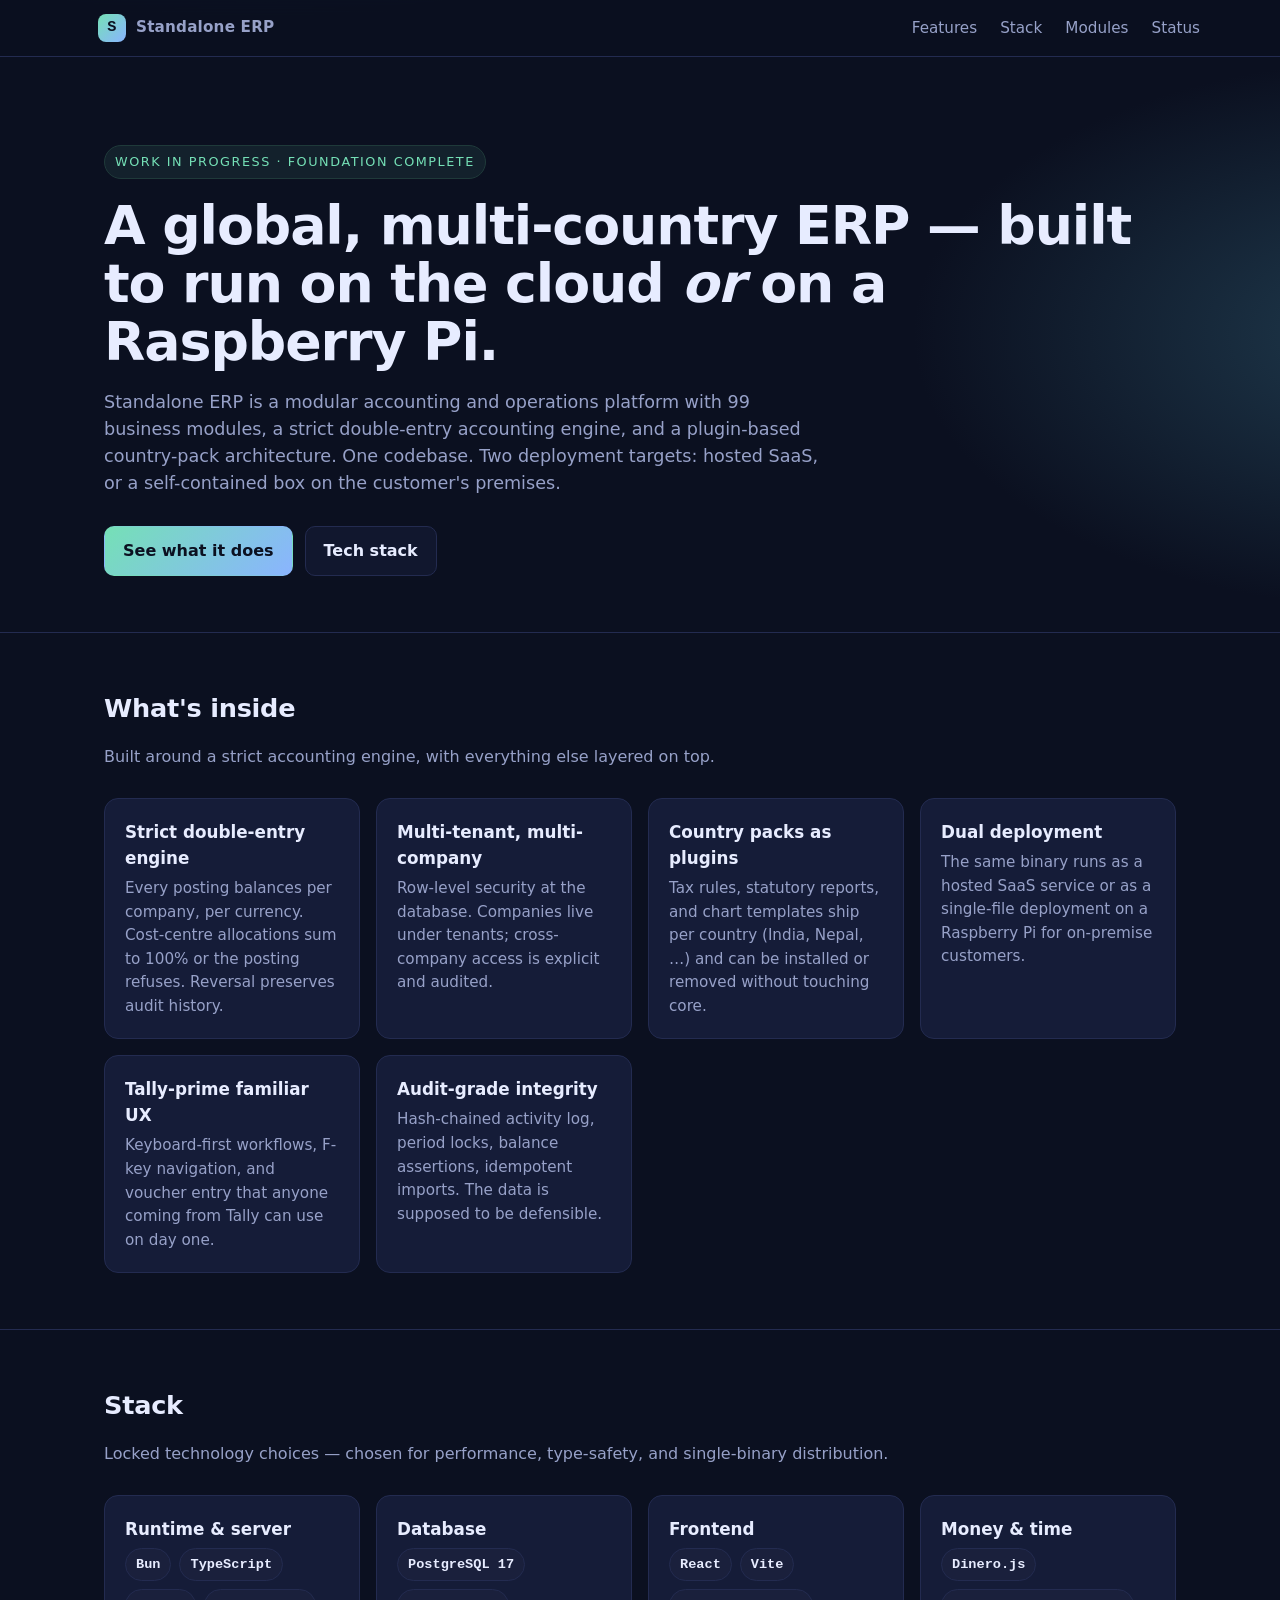
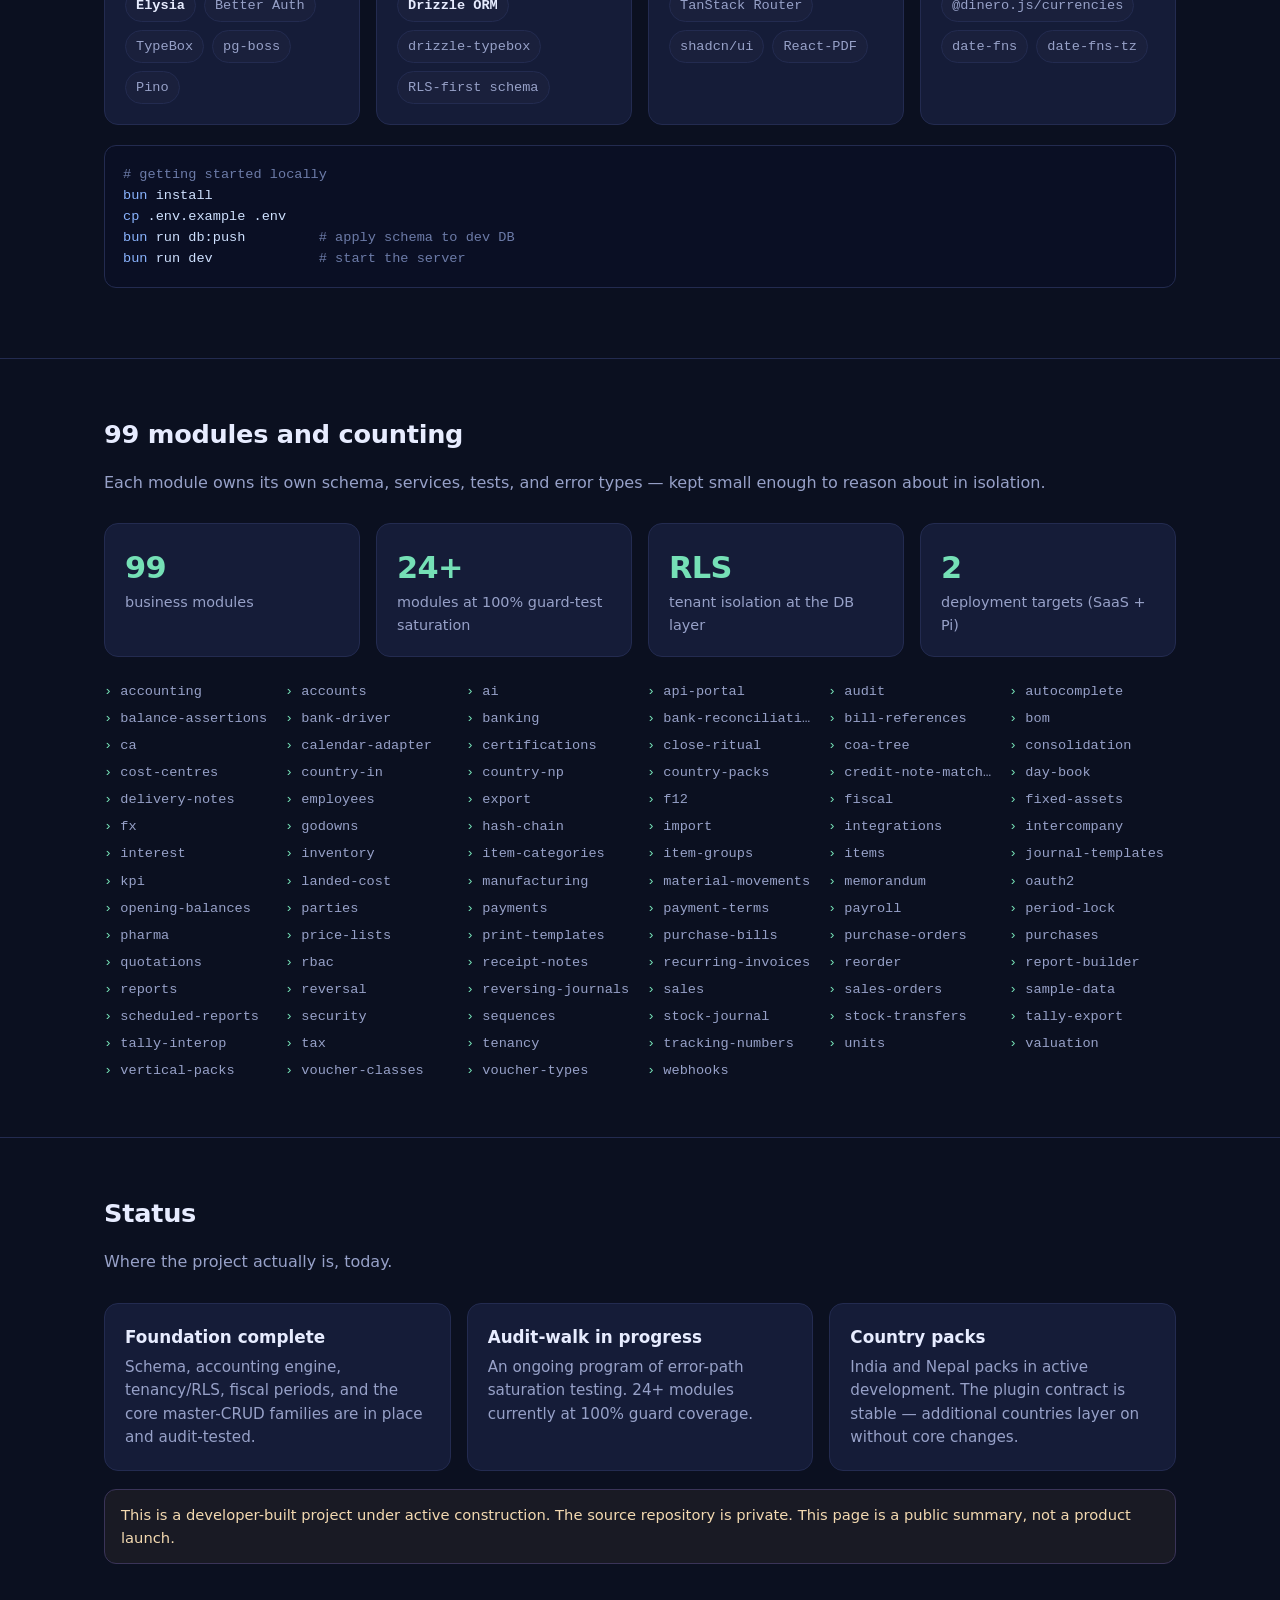
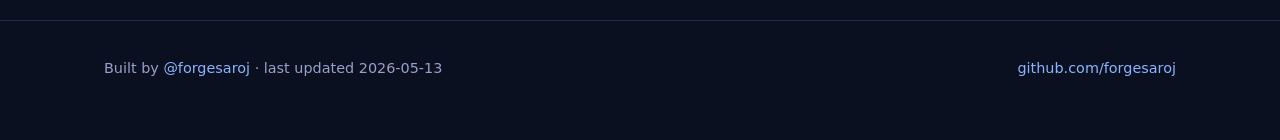
==== index.html @ 704e083f "Standalone ERP landing page" ====
<!doctype html>
<html lang="en">
<head>
<meta charset="utf-8" />
<meta name="viewport" content="width=device-width, initial-scale=1" />
<title>Standalone ERP — a global, multi-country ERP built on Bun</title>
<meta name="description" content="A global multi-country ERP with dual deployment (SaaS + Raspberry Pi). 99 business modules. Built on Bun, Elysia, Drizzle, PostgreSQL 17, React + Vite." />
<meta property="og:title" content="Standalone ERP" />
<meta property="og:description" content="Global multi-country ERP. Dual deployment (SaaS + Raspberry Pi). 99 modules. Built on Bun, Elysia, Drizzle, PostgreSQL." />
<meta property="og:type" content="website" />
<link rel="icon" href="data:image/svg+xml,%3Csvg xmlns='http://www.w3.org/2000/svg' viewBox='0 0 64 64'%3E%3Crect width='64' height='64' rx='12' fill='%230b1020'/%3E%3Ctext x='50%25' y='54%25' font-size='32' text-anchor='middle' fill='%2375e0b6' font-family='ui-monospace,monospace' font-weight='700'%3ES%3C/text%3E%3C/svg%3E" />
<style>
  :root {
    --bg: #0b1020;
    --bg-elev: #11172e;
    --bg-card: #151c38;
    --border: #232b50;
    --text: #e7ecff;
    --muted: #97a1c8;
    --accent: #75e0b6;
    --accent-2: #8ab4ff;
    --warn: #ffb86b;
    --max: 1120px;
  }
  * { box-sizing: border-box; }
  html, body { margin: 0; padding: 0; }
  body {
    background: radial-gradient(1200px 600px at 20% -10%, #1a2256 0%, transparent 60%),
                radial-gradient(900px 500px at 110% 10%, #1f3a4d 0%, transparent 55%),
                var(--bg);
    color: var(--text);
    font-family: ui-sans-serif, system-ui, -apple-system, "Segoe UI", Roboto, Inter, sans-serif;
    line-height: 1.55;
    -webkit-font-smoothing: antialiased;
  }
  a { color: var(--accent-2); text-decoration: none; }
  a:hover { text-decoration: underline; }
  .wrap { max-width: var(--max); margin: 0 auto; padding: 0 24px; }

  header.nav {
    position: sticky; top: 0; z-index: 10;
    backdrop-filter: blur(10px);
    background: rgba(11, 16, 32, 0.7);
    border-bottom: 1px solid var(--border);
  }
  .nav-inner {
    display: flex; align-items: center; justify-content: space-between;
    padding: 14px 0;
  }
  .brand {
    display: inline-flex; align-items: center; gap: 10px;
    font-weight: 700; letter-spacing: 0.2px; color: var(--text);
  }
  .brand-mark {
    width: 28px; height: 28px; border-radius: 8px;
    background: linear-gradient(135deg, var(--accent), var(--accent-2));
    color: #0b1020; font-weight: 800;
    display: inline-flex; align-items: center; justify-content: center;
    font-family: ui-monospace, monospace;
  }
  .nav a { color: var(--muted); margin-left: 18px; font-size: 0.95rem; }
  .nav a:hover { color: var(--text); text-decoration: none; }

  .hero { padding: 88px 0 56px; }
  .eyebrow {
    display: inline-block;
    color: var(--accent); font-size: 0.8rem;
    letter-spacing: 0.12em; text-transform: uppercase;
    padding: 6px 10px; border: 1px solid #1f3a3a;
    border-radius: 999px; background: rgba(117, 224, 182, 0.08);
  }
  h1 {
    margin: 18px 0 14px;
    font-size: clamp(2.1rem, 4.2vw, 3.4rem);
    line-height: 1.08; letter-spacing: -0.02em;
  }
  .hero p.lede {
    max-width: 720px;
    color: var(--muted); font-size: 1.1rem;
  }
  .cta-row { margin-top: 28px; display: flex; gap: 12px; flex-wrap: wrap; }
  .btn {
    display: inline-block;
    padding: 12px 18px;
    border-radius: 10px;
    border: 1px solid var(--border);
    background: var(--bg-elev);
    color: var(--text);
    font-weight: 600;
    transition: transform 0.05s ease, background 0.15s ease, border-color 0.15s ease;
  }
  .btn:hover { background: #182148; border-color: #2c3768; text-decoration: none; }
  .btn.primary {
    background: linear-gradient(135deg, var(--accent), var(--accent-2));
    color: #0b1020; border-color: transparent;
  }
  .btn.primary:hover { filter: brightness(1.05); }

  section { padding: 56px 0; border-top: 1px solid var(--border); }
  section h2 {
    font-size: 1.6rem; margin: 0 0 6px; letter-spacing: -0.01em;
  }
  section .section-sub {
    color: var(--muted); margin-bottom: 28px;
  }

  .grid {
    display: grid; gap: 16px;
    grid-template-columns: repeat(auto-fit, minmax(240px, 1fr));
  }
  .card {
    background: var(--bg-card);
    border: 1px solid var(--border);
    border-radius: 14px;
    padding: 20px;
  }
  .card h3 {
    margin: 0 0 6px; font-size: 1.05rem;
  }
  .card p { margin: 0; color: var(--muted); font-size: 0.95rem; }

  .stack-list {
    display: flex; flex-wrap: wrap; gap: 8px;
    margin-top: 6px;
  }
  .chip {
    font-family: ui-monospace, "JetBrains Mono", SFMono-Regular, monospace;
    font-size: 0.85rem;
    padding: 5px 10px;
    border: 1px solid var(--border);
    border-radius: 999px;
    color: var(--muted);
    background: rgba(255,255,255,0.02);
  }
  .chip strong { color: var(--text); font-weight: 600; }

  .modules {
    display: grid; gap: 6px 14px;
    grid-template-columns: repeat(auto-fill, minmax(160px, 1fr));
    margin-top: 8px;
    font-family: ui-monospace, "JetBrains Mono", SFMono-Regular, monospace;
    font-size: 0.85rem;
    color: var(--muted);
  }
  .modules span { white-space: nowrap; overflow: hidden; text-overflow: ellipsis; }
  .modules span::before { content: "› "; color: var(--accent); }

  .stat-row {
    display: grid; gap: 16px;
    grid-template-columns: repeat(auto-fit, minmax(180px, 1fr));
    margin-top: 8px;
  }
  .stat {
    background: var(--bg-card);
    border: 1px solid var(--border);
    border-radius: 14px;
    padding: 20px;
  }
  .stat .n {
    font-size: 1.9rem; font-weight: 700; letter-spacing: -0.02em;
    color: var(--accent);
  }
  .stat .l { color: var(--muted); font-size: 0.9rem; }

  pre.code {
    background: #0a0f24;
    border: 1px solid var(--border);
    border-radius: 12px;
    padding: 18px;
    overflow-x: auto;
    font-family: ui-monospace, "JetBrains Mono", monospace;
    font-size: 0.85rem;
    color: #cfe1ff;
  }
  pre.code .c { color: #6c7ba8; }
  pre.code .k { color: var(--accent-2); }
  pre.code .s { color: var(--accent); }

  footer {
    padding: 36px 0 60px;
    color: var(--muted);
    font-size: 0.9rem;
    border-top: 1px solid var(--border);
  }
  footer .row { display: flex; justify-content: space-between; gap: 12px; flex-wrap: wrap; }

  .note {
    margin-top: 18px;
    padding: 14px 16px;
    border: 1px solid #3a3458;
    background: rgba(255, 184, 107, 0.06);
    color: #f3d9b0;
    border-radius: 12px;
    font-size: 0.92rem;
  }
</style>
</head>
<body>

<header class="nav">
  <div class="wrap nav-inner">
    <a class="brand" href="#top">
      <span class="brand-mark">S</span>
      Standalone ERP
    </a>
    <nav class="nav">
      <a href="#features">Features</a>
      <a href="#stack">Stack</a>
      <a href="#modules">Modules</a>
      <a href="#status">Status</a>
    </nav>
  </div>
</header>

<main id="top">
  <section class="hero" style="border-top: none;">
    <div class="wrap">
      <span class="eyebrow">Work in progress · foundation complete</span>
      <h1>A global, multi-country ERP — built to run on the cloud <em>or</em> on a Raspberry Pi.</h1>
      <p class="lede">
        Standalone ERP is a modular accounting and operations platform with
        99 business modules, a strict double-entry accounting engine, and a
        plugin-based country-pack architecture. One codebase. Two deployment
        targets: hosted SaaS, or a self-contained box on the customer's
        premises.
      </p>
      <div class="cta-row">
        <a class="btn primary" href="#features">See what it does</a>
        <a class="btn" href="#stack">Tech stack</a>
      </div>
    </div>
  </section>

  <section id="features">
    <div class="wrap">
      <h2>What's inside</h2>
      <p class="section-sub">Built around a strict accounting engine, with everything else layered on top.</p>
      <div class="grid">
        <div class="card">
          <h3>Strict double-entry engine</h3>
          <p>Every posting balances per company, per currency. Cost-centre allocations sum to 100% or the posting refuses. Reversal preserves audit history.</p>
        </div>
        <div class="card">
          <h3>Multi-tenant, multi-company</h3>
          <p>Row-level security at the database. Companies live under tenants; cross-company access is explicit and audited.</p>
        </div>
        <div class="card">
          <h3>Country packs as plugins</h3>
          <p>Tax rules, statutory reports, and chart templates ship per country (India, Nepal, …) and can be installed or removed without touching core.</p>
        </div>
        <div class="card">
          <h3>Dual deployment</h3>
          <p>The same binary runs as a hosted SaaS service or as a single-file deployment on a Raspberry Pi for on-premise customers.</p>
        </div>
        <div class="card">
          <h3>Tally-prime familiar UX</h3>
          <p>Keyboard-first workflows, F-key navigation, and voucher entry that anyone coming from Tally can use on day one.</p>
        </div>
        <div class="card">
          <h3>Audit-grade integrity</h3>
          <p>Hash-chained activity log, period locks, balance assertions, idempotent imports. The data is supposed to be defensible.</p>
        </div>
      </div>
    </div>
  </section>

  <section id="stack">
    <div class="wrap">
      <h2>Stack</h2>
      <p class="section-sub">Locked technology choices — chosen for performance, type-safety, and single-binary distribution.</p>

      <div class="grid">
        <div class="card">
          <h3>Runtime &amp; server</h3>
          <div class="stack-list">
            <span class="chip"><strong>Bun</strong></span>
            <span class="chip"><strong>TypeScript</strong></span>
            <span class="chip"><strong>Elysia</strong></span>
            <span class="chip">Better Auth</span>
            <span class="chip">TypeBox</span>
            <span class="chip">pg-boss</span>
            <span class="chip">Pino</span>
          </div>
        </div>
        <div class="card">
          <h3>Database</h3>
          <div class="stack-list">
            <span class="chip"><strong>PostgreSQL 17</strong></span>
            <span class="chip"><strong>Drizzle ORM</strong></span>
            <span class="chip">drizzle-typebox</span>
            <span class="chip">RLS-first schema</span>
          </div>
        </div>
        <div class="card">
          <h3>Frontend</h3>
          <div class="stack-list">
            <span class="chip"><strong>React</strong></span>
            <span class="chip"><strong>Vite</strong></span>
            <span class="chip">TanStack Router</span>
            <span class="chip">shadcn/ui</span>
            <span class="chip">React-PDF</span>
          </div>
        </div>
        <div class="card">
          <h3>Money &amp; time</h3>
          <div class="stack-list">
            <span class="chip"><strong>Dinero.js</strong></span>
            <span class="chip">@dinero.js/currencies</span>
            <span class="chip">date-fns</span>
            <span class="chip">date-fns-tz</span>
          </div>
        </div>
      </div>

      <pre class="code" style="margin-top:20px"><span class="c"># getting started locally</span>
<span class="k">bun</span> install
<span class="k">cp</span> .env.example .env
<span class="k">bun</span> run db:push         <span class="c"># apply schema to dev DB</span>
<span class="k">bun</span> run dev             <span class="c"># start the server</span></pre>
    </div>
  </section>

  <section id="modules">
    <div class="wrap">
      <h2>99 modules and counting</h2>
      <p class="section-sub">Each module owns its own schema, services, tests, and error types — kept small enough to reason about in isolation.</p>

      <div class="stat-row">
        <div class="stat"><div class="n">99</div><div class="l">business modules</div></div>
        <div class="stat"><div class="n">24+</div><div class="l">modules at 100% guard-test saturation</div></div>
        <div class="stat"><div class="n">RLS</div><div class="l">tenant isolation at the DB layer</div></div>
        <div class="stat"><div class="n">2</div><div class="l">deployment targets (SaaS + Pi)</div></div>
      </div>

      <div class="modules" style="margin-top:24px" aria-label="Module list">
        <span>accounting</span><span>accounts</span><span>ai</span><span>api-portal</span>
        <span>audit</span><span>autocomplete</span><span>balance-assertions</span><span>bank-driver</span>
        <span>banking</span><span>bank-reconciliation</span><span>bill-references</span><span>bom</span>
        <span>ca</span><span>calendar-adapter</span><span>certifications</span><span>close-ritual</span>
        <span>coa-tree</span><span>consolidation</span><span>cost-centres</span><span>country-in</span>
        <span>country-np</span><span>country-packs</span><span>credit-note-matching</span><span>day-book</span>
        <span>delivery-notes</span><span>employees</span><span>export</span><span>f12</span>
        <span>fiscal</span><span>fixed-assets</span><span>fx</span><span>godowns</span>
        <span>hash-chain</span><span>import</span><span>integrations</span><span>intercompany</span>
        <span>interest</span><span>inventory</span><span>item-categories</span><span>item-groups</span>
        <span>items</span><span>journal-templates</span><span>kpi</span><span>landed-cost</span>
        <span>manufacturing</span><span>material-movements</span><span>memorandum</span><span>oauth2</span>
        <span>opening-balances</span><span>parties</span><span>payments</span><span>payment-terms</span>
        <span>payroll</span><span>period-lock</span><span>pharma</span><span>price-lists</span>
        <span>print-templates</span><span>purchase-bills</span><span>purchase-orders</span><span>purchases</span>
        <span>quotations</span><span>rbac</span><span>receipt-notes</span><span>recurring-invoices</span>
        <span>reorder</span><span>report-builder</span><span>reports</span><span>reversal</span>
        <span>reversing-journals</span><span>sales</span><span>sales-orders</span><span>sample-data</span>
        <span>scheduled-reports</span><span>security</span><span>sequences</span><span>stock-journal</span>
        <span>stock-transfers</span><span>tally-export</span><span>tally-interop</span><span>tax</span>
        <span>tenancy</span><span>tracking-numbers</span><span>units</span><span>valuation</span>
        <span>vertical-packs</span><span>voucher-classes</span><span>voucher-types</span><span>webhooks</span>
      </div>
    </div>
  </section>

  <section id="status">
    <div class="wrap">
      <h2>Status</h2>
      <p class="section-sub">Where the project actually is, today.</p>
      <div class="grid">
        <div class="card">
          <h3>Foundation complete</h3>
          <p>Schema, accounting engine, tenancy/RLS, fiscal periods, and the core master-CRUD families are in place and audit-tested.</p>
        </div>
        <div class="card">
          <h3>Audit-walk in progress</h3>
          <p>An ongoing program of error-path saturation testing. 24+ modules currently at 100% guard coverage.</p>
        </div>
        <div class="card">
          <h3>Country packs</h3>
          <p>India and Nepal packs in active development. The plugin contract is stable — additional countries layer on without core changes.</p>
        </div>
      </div>
      <div class="note">
        This is a developer-built project under active construction. The source
        repository is private. This page is a public summary, not a product launch.
      </div>
    </div>
  </section>
</main>

<footer>
  <div class="wrap row">
    <div>
      Built by <a href="https://github.com/forgesaroj">@forgesaroj</a>
      · last updated 2026-05-13
    </div>
    <div>
      <a href="https://github.com/forgesaroj">github.com/forgesaroj</a>
    </div>
  </div>
</footer>

</body>
</html>
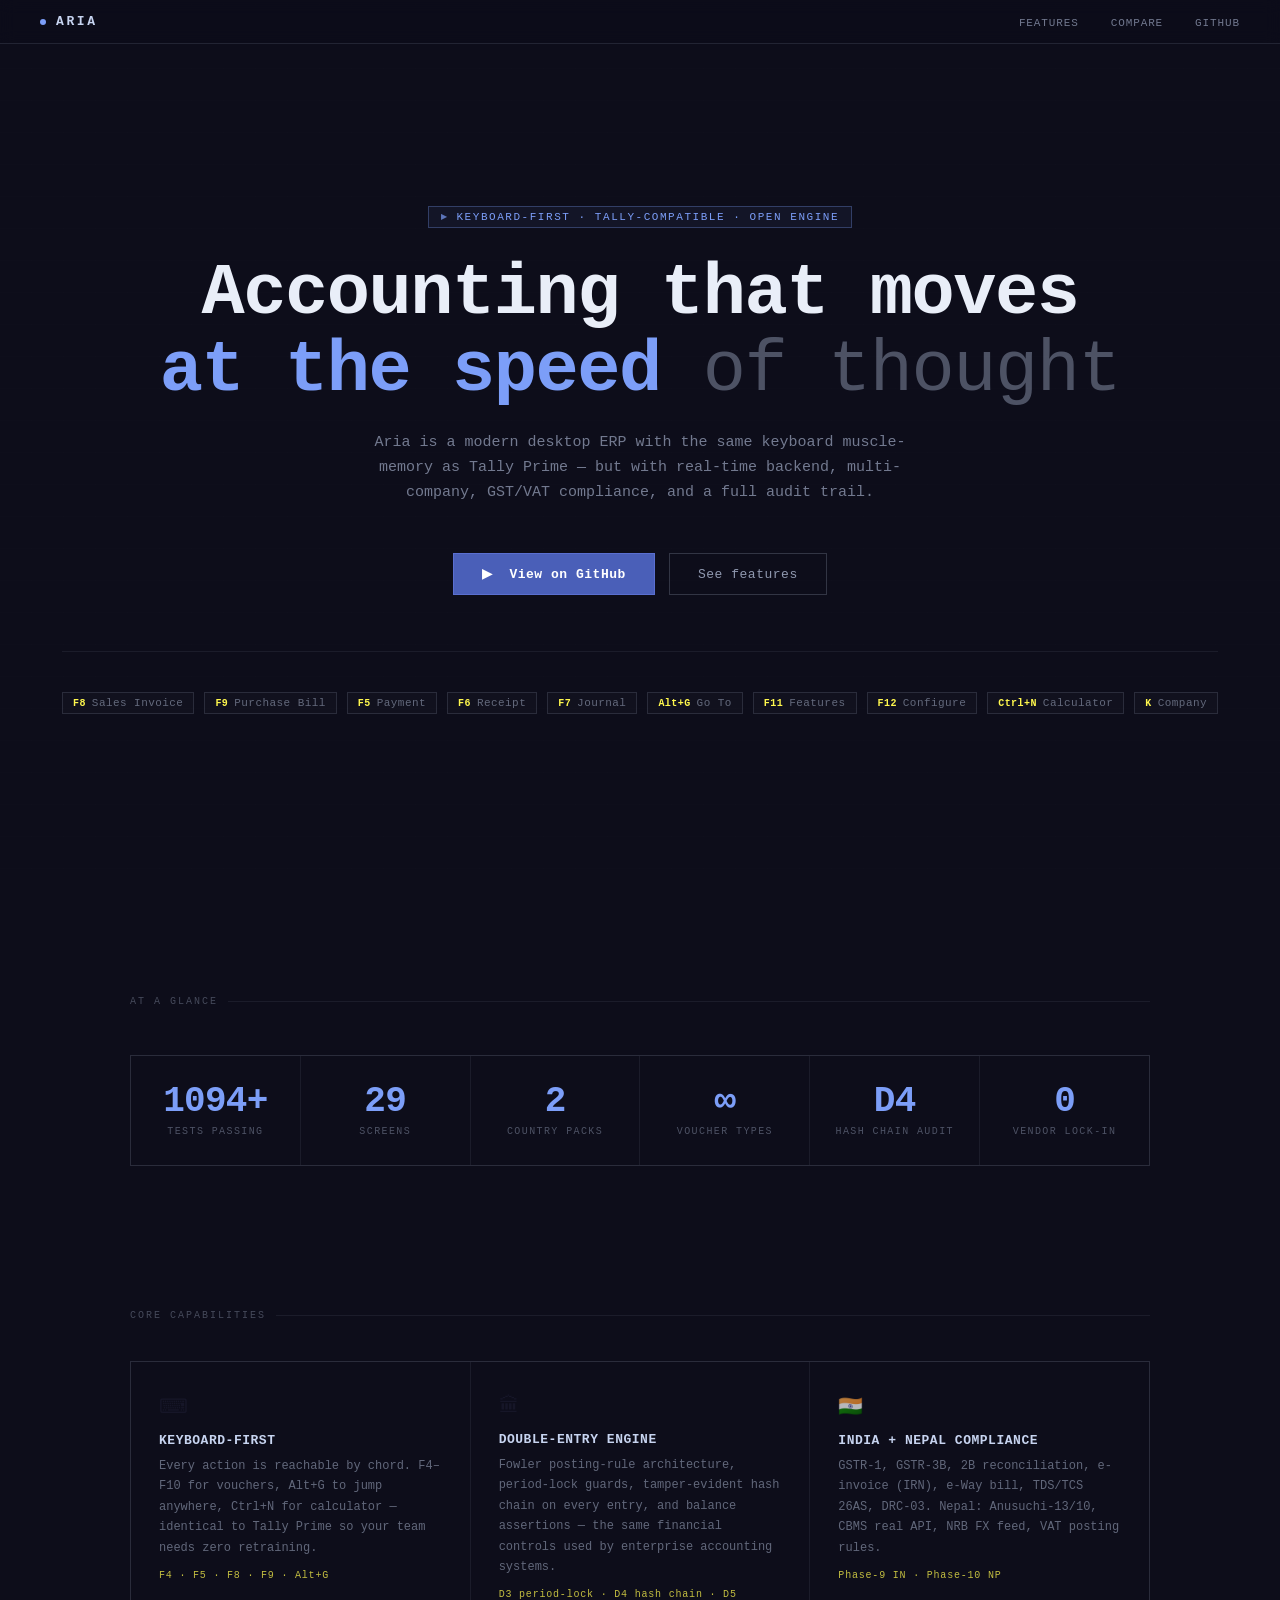
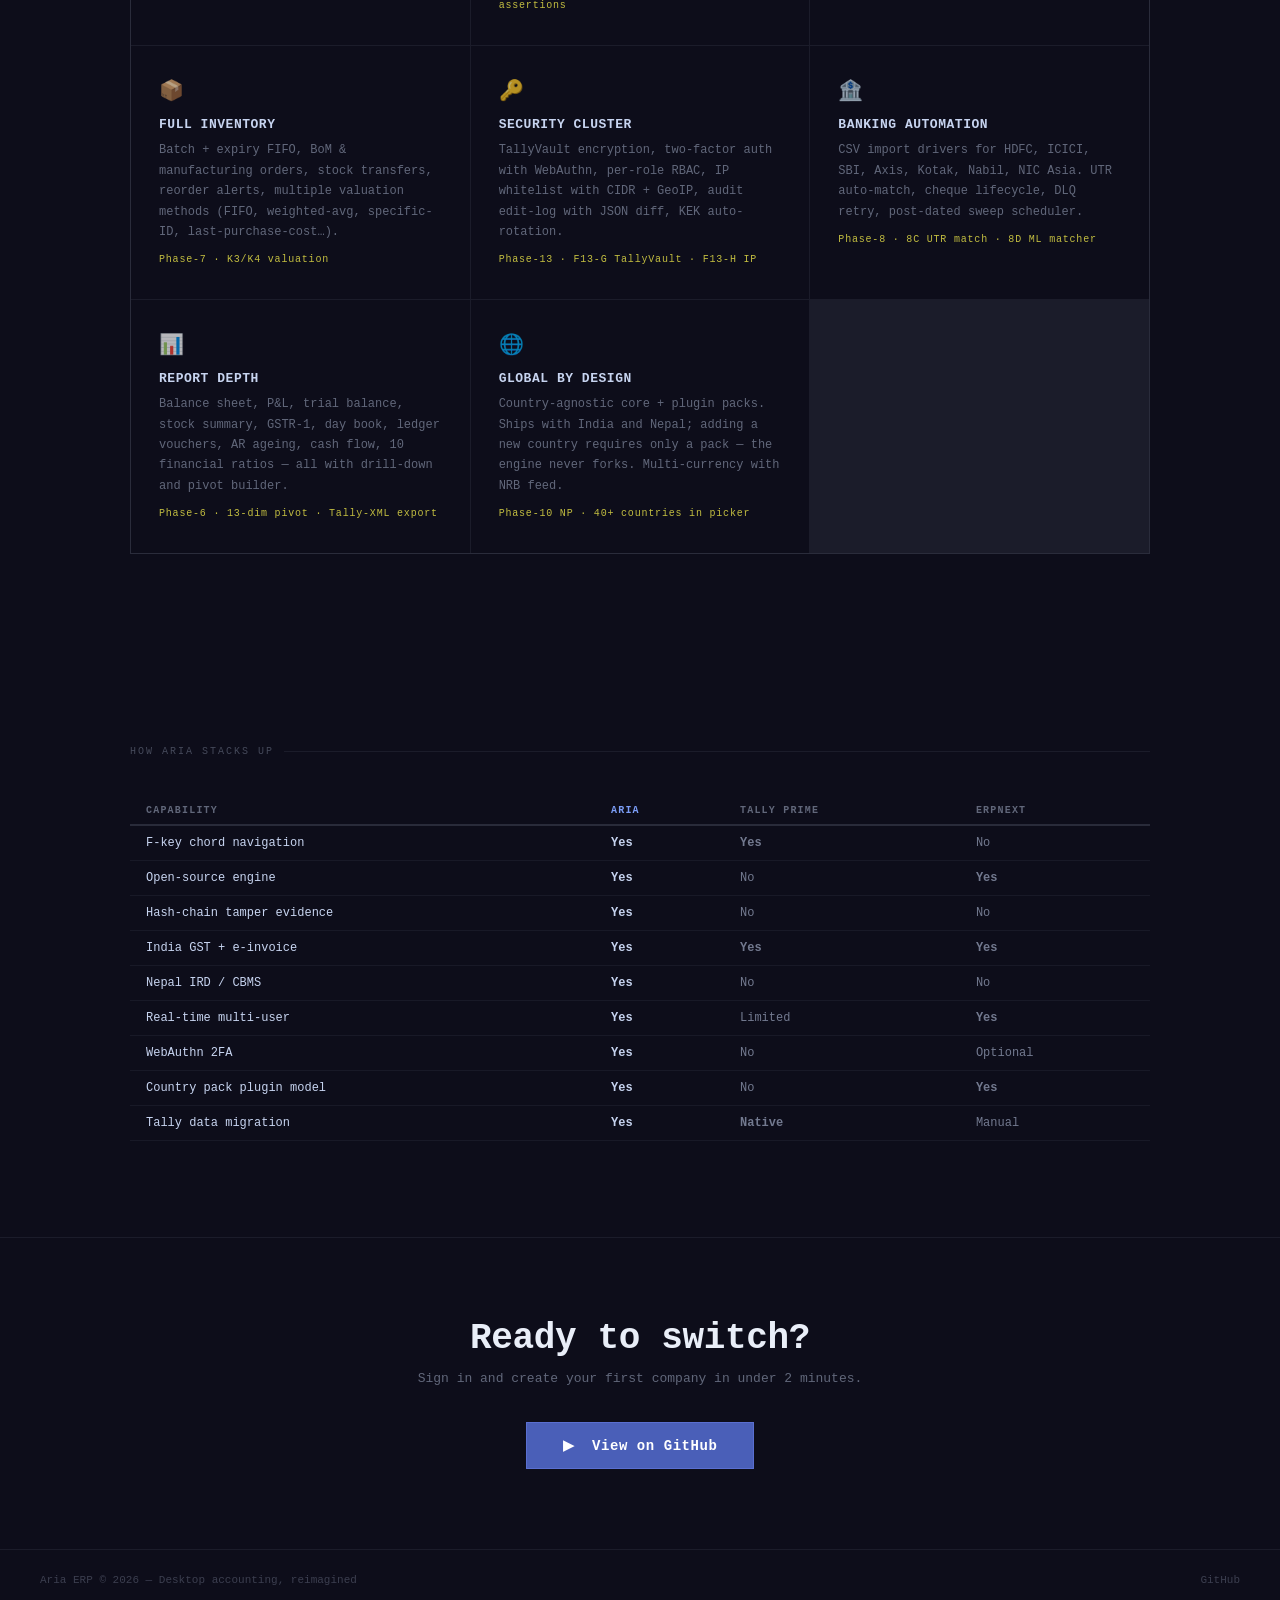
==== commit 6a24cad6: "Replace placeholder with real Aria landing page from aria-app/landing.html" ====
--- a/index.html
+++ b/index.html
@@ -1,400 +1,595 @@
 <!doctype html>
 <html lang="en">
 <head>
-<meta charset="utf-8" />
-<meta name="viewport" content="width=device-width, initial-scale=1" />
-<title>Standalone ERP — a global, multi-country ERP built on Bun</title>
-<meta name="description" content="A global multi-country ERP with dual deployment (SaaS + Raspberry Pi). 99 business modules. Built on Bun, Elysia, Drizzle, PostgreSQL 17, React + Vite." />
-<meta property="og:title" content="Standalone ERP" />
-<meta property="og:description" content="Global multi-country ERP. Dual deployment (SaaS + Raspberry Pi). 99 modules. Built on Bun, Elysia, Drizzle, PostgreSQL." />
-<meta property="og:type" content="website" />
-<link rel="icon" href="data:image/svg+xml,%3Csvg xmlns='http://www.w3.org/2000/svg' viewBox='0 0 64 64'%3E%3Crect width='64' height='64' rx='12' fill='%230b1020'/%3E%3Ctext x='50%25' y='54%25' font-size='32' text-anchor='middle' fill='%2375e0b6' font-family='ui-monospace,monospace' font-weight='700'%3ES%3C/text%3E%3C/svg%3E" />
+<meta charset="utf-8">
+<title>Aria — Desktop Accounting</title>
+<meta name="viewport" content="width=device-width, initial-scale=1">
+<link rel="stylesheet" href="aria-tokens.css">
 <style>
-  :root {
-    --bg: #0b1020;
-    --bg-elev: #11172e;
-    --bg-card: #151c38;
-    --border: #232b50;
-    --text: #e7ecff;
-    --muted: #97a1c8;
-    --accent: #75e0b6;
-    --accent-2: #8ab4ff;
-    --warn: #ffb86b;
-    --max: 1120px;
-  }
-  * { box-sizing: border-box; }
-  html, body { margin: 0; padding: 0; }
-  body {
-    background: radial-gradient(1200px 600px at 20% -10%, #1a2256 0%, transparent 60%),
-                radial-gradient(900px 500px at 110% 10%, #1f3a4d 0%, transparent 55%),
-                var(--bg);
-    color: var(--text);
-    font-family: ui-sans-serif, system-ui, -apple-system, "Segoe UI", Roboto, Inter, sans-serif;
-    line-height: 1.55;
+  *, *::before, *::after { box-sizing: border-box; margin: 0; padding: 0; }
+
+  html, body {
+    height: 100%;
+    background: #0d0d1a;
+    color: var(--fg-primary, #e2e8f0);
+    font-family: var(--font-mono, "Consolas", "JetBrains Mono", monospace);
     -webkit-font-smoothing: antialiased;
   }
-  a { color: var(--accent-2); text-decoration: none; }
-  a:hover { text-decoration: underline; }
-  .wrap { max-width: var(--max); margin: 0 auto; padding: 0 24px; }
-
-  header.nav {
-    position: sticky; top: 0; z-index: 10;
-    backdrop-filter: blur(10px);
-    background: rgba(11, 16, 32, 0.7);
-    border-bottom: 1px solid var(--border);
-  }
-  .nav-inner {
-    display: flex; align-items: center; justify-content: space-between;
-    padding: 14px 0;
-  }
-  .brand {
-    display: inline-flex; align-items: center; gap: 10px;
-    font-weight: 700; letter-spacing: 0.2px; color: var(--text);
-  }
-  .brand-mark {
-    width: 28px; height: 28px; border-radius: 8px;
-    background: linear-gradient(135deg, var(--accent), var(--accent-2));
-    color: #0b1020; font-weight: 800;
-    display: inline-flex; align-items: center; justify-content: center;
-    font-family: ui-monospace, monospace;
-  }
-  .nav a { color: var(--muted); margin-left: 18px; font-size: 0.95rem; }
-  .nav a:hover { color: var(--text); text-decoration: none; }
-
-  .hero { padding: 88px 0 56px; }
-  .eyebrow {
+
+  /* ── Grid scanline texture ── */
+  body::before {
+    content: "";
+    position: fixed;
+    inset: 0;
+    background-image:
+      repeating-linear-gradient(0deg, transparent, transparent 31px, rgba(255,255,255,0.015) 32px),
+      repeating-linear-gradient(90deg, transparent, transparent 31px, rgba(255,255,255,0.008) 32px);
+    pointer-events: none;
+    z-index: 0;
+  }
+
+  /* ── Navbar ── */
+  .nav {
+    position: fixed;
+    top: 0;
+    left: 0;
+    right: 0;
+    height: 44px;
+    display: flex;
+    align-items: center;
+    justify-content: space-between;
+    padding: 0 40px;
+    background: rgba(13,13,26,0.92);
+    border-bottom: 1px solid rgba(199,212,240,0.12);
+    backdrop-filter: blur(8px);
+    z-index: 10;
+  }
+  .nav-brand {
+    display: flex;
+    align-items: center;
+    gap: 10px;
+    color: #c7d4f0;
+    font-size: 13px;
+    font-weight: 700;
+    letter-spacing: 0.2em;
+    text-decoration: none;
+  }
+  .nav-brand .dot {
+    width: 6px;
+    height: 6px;
+    background: #7c9ef8;
+    border-radius: 50%;
+  }
+  .nav-links {
+    display: flex;
+    gap: 32px;
+    list-style: none;
+  }
+  .nav-links a {
+    color: rgba(199,212,240,0.55);
+    font-size: 11px;
+    letter-spacing: 0.08em;
+    text-decoration: none;
+    text-transform: uppercase;
+    transition: color 0.2s;
+  }
+  .nav-links a:hover { color: #c7d4f0; }
+
+  /* ── Hero ── */
+  .hero {
+    position: relative;
+    min-height: 100vh;
+    display: flex;
+    flex-direction: column;
+    align-items: center;
+    justify-content: center;
+    padding: 100px 40px 80px;
+    text-align: center;
+    z-index: 1;
+  }
+
+  .hero-eyebrow {
+    display: inline-flex;
+    align-items: center;
+    gap: 8px;
+    padding: 4px 12px;
+    border: 1px solid rgba(124,158,248,0.3);
+    background: rgba(124,158,248,0.06);
+    color: #7c9ef8;
+    font-size: 11px;
+    letter-spacing: 0.14em;
+    text-transform: uppercase;
+    margin-bottom: 28px;
+  }
+  .hero-eyebrow::before {
+    content: "▶";
+    font-size: 8px;
+    opacity: 0.7;
+  }
+
+  .hero-title {
+    font-size: clamp(40px, 6vw, 72px);
+    font-weight: 700;
+    line-height: 1.08;
+    color: #e9eef8;
+    letter-spacing: -0.02em;
+    margin-bottom: 20px;
+  }
+  .hero-title .accent { color: #7c9ef8; }
+  .hero-title .muted { color: rgba(199,212,240,0.35); font-weight: 400; }
+
+  .hero-sub {
+    max-width: 540px;
+    font-size: 15px;
+    line-height: 1.65;
+    color: rgba(199,212,240,0.55);
+    margin-bottom: 48px;
+  }
+
+  .cta-group {
+    display: flex;
+    gap: 14px;
+    justify-content: center;
+    flex-wrap: wrap;
+  }
+  .btn-primary {
+    display: inline-flex;
+    align-items: center;
+    gap: 8px;
+    padding: 12px 28px;
+    background: #4a5fb8;
+    color: #fff;
+    border: 1px solid #5a6fd0;
+    font-family: inherit;
+    font-size: 13px;
+    font-weight: 700;
+    letter-spacing: 0.04em;
+    text-decoration: none;
+    cursor: pointer;
+    transition: background 0.15s, transform 0.1s;
+  }
+  .btn-primary:hover { background: #5a6fd0; transform: translateY(-1px); }
+  .btn-primary:active { transform: translateY(0); }
+  .btn-secondary {
+    display: inline-flex;
+    align-items: center;
+    padding: 12px 28px;
+    background: transparent;
+    color: rgba(199,212,240,0.7);
+    border: 1px solid rgba(199,212,240,0.2);
+    font-family: inherit;
+    font-size: 13px;
+    letter-spacing: 0.04em;
+    text-decoration: none;
+    cursor: pointer;
+    transition: border-color 0.15s, color 0.15s;
+  }
+  .btn-secondary:hover { border-color: rgba(199,212,240,0.5); color: #c7d4f0; }
+
+  /* ── Chord badge strip ── */
+  .chord-strip {
+    display: flex;
+    gap: 10px;
+    justify-content: center;
+    flex-wrap: wrap;
+    margin-top: 56px;
+    padding-top: 40px;
+    border-top: 1px solid rgba(199,212,240,0.08);
+  }
+  .chord-badge {
+    display: inline-flex;
+    align-items: center;
+    gap: 6px;
+    padding: 4px 10px;
+    border: 1px solid rgba(199,212,240,0.14);
+    background: rgba(255,255,255,0.02);
+    font-size: 11px;
+    color: rgba(199,212,240,0.45);
+    letter-spacing: 0.04em;
+  }
+  .chord-badge .key {
+    color: #fff84d;
+    font-weight: 700;
+    font-size: 10px;
+  }
+
+  /* ── Features grid ── */
+  .section {
+    position: relative;
+    z-index: 1;
+    padding: 96px 40px;
+    max-width: 1100px;
+    margin: 0 auto;
+  }
+  .section-label {
+    display: flex;
+    align-items: center;
+    gap: 10px;
+    color: rgba(199,212,240,0.3);
+    font-size: 10px;
+    letter-spacing: 0.2em;
+    text-transform: uppercase;
+    margin-bottom: 40px;
+  }
+  .section-label::after {
+    content: "";
+    flex: 1;
+    height: 1px;
+    background: rgba(199,212,240,0.08);
+  }
+
+  .features {
+    display: grid;
+    grid-template-columns: repeat(auto-fit, minmax(280px, 1fr));
+    gap: 1px;
+    background: rgba(199,212,240,0.08);
+    border: 1px solid rgba(199,212,240,0.08);
+  }
+  .feature {
+    padding: 32px 28px;
+    background: #0d0d1a;
+    transition: background 0.2s;
+  }
+  .feature:hover { background: rgba(74,95,184,0.06); }
+  .feature-icon {
+    font-size: 20px;
+    margin-bottom: 14px;
+    opacity: 0.7;
+  }
+  .feature-title {
+    font-size: 13px;
+    font-weight: 700;
+    color: #c7d4f0;
+    letter-spacing: 0.04em;
+    margin-bottom: 8px;
+    text-transform: uppercase;
+  }
+  .feature-body {
+    font-size: 12px;
+    line-height: 1.7;
+    color: rgba(199,212,240,0.45);
+  }
+  .feature-chord {
     display: inline-block;
-    color: var(--accent); font-size: 0.8rem;
-    letter-spacing: 0.12em; text-transform: uppercase;
-    padding: 6px 10px; border: 1px solid #1f3a3a;
-    border-radius: 999px; background: rgba(117, 224, 182, 0.08);
-  }
-  h1 {
-    margin: 18px 0 14px;
-    font-size: clamp(2.1rem, 4.2vw, 3.4rem);
-    line-height: 1.08; letter-spacing: -0.02em;
-  }
-  .hero p.lede {
-    max-width: 720px;
-    color: var(--muted); font-size: 1.1rem;
-  }
-  .cta-row { margin-top: 28px; display: flex; gap: 12px; flex-wrap: wrap; }
-  .btn {
-    display: inline-block;
-    padding: 12px 18px;
-    border-radius: 10px;
-    border: 1px solid var(--border);
-    background: var(--bg-elev);
-    color: var(--text);
-    font-weight: 600;
-    transition: transform 0.05s ease, background 0.15s ease, border-color 0.15s ease;
-  }
-  .btn:hover { background: #182148; border-color: #2c3768; text-decoration: none; }
-  .btn.primary {
-    background: linear-gradient(135deg, var(--accent), var(--accent-2));
-    color: #0b1020; border-color: transparent;
-  }
-  .btn.primary:hover { filter: brightness(1.05); }
-
-  section { padding: 56px 0; border-top: 1px solid var(--border); }
-  section h2 {
-    font-size: 1.6rem; margin: 0 0 6px; letter-spacing: -0.01em;
-  }
-  section .section-sub {
-    color: var(--muted); margin-bottom: 28px;
-  }
-
-  .grid {
-    display: grid; gap: 16px;
-    grid-template-columns: repeat(auto-fit, minmax(240px, 1fr));
-  }
-  .card {
-    background: var(--bg-card);
-    border: 1px solid var(--border);
-    border-radius: 14px;
-    padding: 20px;
-  }
-  .card h3 {
-    margin: 0 0 6px; font-size: 1.05rem;
-  }
-  .card p { margin: 0; color: var(--muted); font-size: 0.95rem; }
-
-  .stack-list {
-    display: flex; flex-wrap: wrap; gap: 8px;
-    margin-top: 6px;
-  }
-  .chip {
-    font-family: ui-monospace, "JetBrains Mono", SFMono-Regular, monospace;
-    font-size: 0.85rem;
-    padding: 5px 10px;
-    border: 1px solid var(--border);
-    border-radius: 999px;
-    color: var(--muted);
-    background: rgba(255,255,255,0.02);
-  }
-  .chip strong { color: var(--text); font-weight: 600; }
-
-  .modules {
-    display: grid; gap: 6px 14px;
-    grid-template-columns: repeat(auto-fill, minmax(160px, 1fr));
-    margin-top: 8px;
-    font-family: ui-monospace, "JetBrains Mono", SFMono-Regular, monospace;
-    font-size: 0.85rem;
-    color: var(--muted);
-  }
-  .modules span { white-space: nowrap; overflow: hidden; text-overflow: ellipsis; }
-  .modules span::before { content: "› "; color: var(--accent); }
-
-  .stat-row {
-    display: grid; gap: 16px;
-    grid-template-columns: repeat(auto-fit, minmax(180px, 1fr));
-    margin-top: 8px;
+    margin-top: 12px;
+    font-size: 10px;
+    color: #fff84d;
+    letter-spacing: 0.08em;
+    opacity: 0.75;
+  }
+
+  /* ── Stats row ── */
+  .stats {
+    display: grid;
+    grid-template-columns: repeat(auto-fit, minmax(160px, 1fr));
+    gap: 1px;
+    background: rgba(199,212,240,0.08);
+    border: 1px solid rgba(199,212,240,0.08);
+    margin: 48px 0;
   }
   .stat {
-    background: var(--bg-card);
-    border: 1px solid var(--border);
-    border-radius: 14px;
-    padding: 20px;
-  }
-  .stat .n {
-    font-size: 1.9rem; font-weight: 700; letter-spacing: -0.02em;
-    color: var(--accent);
-  }
-  .stat .l { color: var(--muted); font-size: 0.9rem; }
-
-  pre.code {
-    background: #0a0f24;
-    border: 1px solid var(--border);
-    border-radius: 12px;
-    padding: 18px;
-    overflow-x: auto;
-    font-family: ui-monospace, "JetBrains Mono", monospace;
-    font-size: 0.85rem;
-    color: #cfe1ff;
-  }
-  pre.code .c { color: #6c7ba8; }
-  pre.code .k { color: var(--accent-2); }
-  pre.code .s { color: var(--accent); }
-
-  footer {
-    padding: 36px 0 60px;
-    color: var(--muted);
-    font-size: 0.9rem;
-    border-top: 1px solid var(--border);
-  }
-  footer .row { display: flex; justify-content: space-between; gap: 12px; flex-wrap: wrap; }
-
-  .note {
-    margin-top: 18px;
-    padding: 14px 16px;
-    border: 1px solid #3a3458;
-    background: rgba(255, 184, 107, 0.06);
-    color: #f3d9b0;
-    border-radius: 12px;
-    font-size: 0.92rem;
+    padding: 28px 24px;
+    background: #0d0d1a;
+    text-align: center;
+  }
+  .stat-n {
+    font-size: 36px;
+    font-weight: 700;
+    color: #7c9ef8;
+    letter-spacing: -0.02em;
+    line-height: 1;
+    margin-bottom: 6px;
+  }
+  .stat-label {
+    font-size: 10px;
+    color: rgba(199,212,240,0.35);
+    letter-spacing: 0.14em;
+    text-transform: uppercase;
+  }
+
+  /* ── Compare table ── */
+  .compare {
+    width: 100%;
+    border-collapse: collapse;
+    font-size: 12px;
+    margin-top: 32px;
+  }
+  .compare th {
+    padding: 8px 16px;
+    text-align: left;
+    border-bottom: 2px solid rgba(199,212,240,0.15);
+    font-size: 10px;
+    letter-spacing: 0.12em;
+    text-transform: uppercase;
+    color: rgba(199,212,240,0.45);
+    font-weight: 700;
+  }
+  .compare th.hl { color: #7c9ef8; }
+  .compare td {
+    padding: 10px 16px;
+    border-bottom: 1px solid rgba(199,212,240,0.06);
+    color: rgba(199,212,240,0.55);
+    vertical-align: middle;
+  }
+  .compare td.feat { color: #c7d4f0; }
+  .compare td.hl { color: #c7d4f0; }
+  .compare tr:hover td { background: rgba(255,255,255,0.02); }
+  .yes { color: #06d6a0; font-weight: 700; }
+  .no  { color: rgba(199,212,240,0.2); }
+
+  /* ── CTA bottom ── */
+  .cta-bottom {
+    position: relative;
+    z-index: 1;
+    padding: 80px 40px;
+    text-align: center;
+    border-top: 1px solid rgba(199,212,240,0.08);
+  }
+  .cta-bottom h2 {
+    font-size: clamp(24px, 3vw, 36px);
+    font-weight: 700;
+    color: #e9eef8;
+    margin-bottom: 12px;
+    letter-spacing: -0.01em;
+  }
+  .cta-bottom p {
+    color: rgba(199,212,240,0.45);
+    font-size: 13px;
+    margin-bottom: 36px;
+  }
+
+  /* ── Footer ── */
+  .footer {
+    position: relative;
+    z-index: 1;
+    padding: 24px 40px;
+    display: flex;
+    justify-content: space-between;
+    align-items: center;
+    border-top: 1px solid rgba(199,212,240,0.08);
+    font-size: 11px;
+    color: rgba(199,212,240,0.25);
+  }
+  .footer a { color: inherit; text-decoration: none; }
+  .footer a:hover { color: rgba(199,212,240,0.6); }
+
+  @media (max-width: 600px) {
+    .nav { padding: 0 20px; }
+    .nav-links { display: none; }
+    .section { padding: 60px 20px; }
+    .hero { padding: 90px 20px 60px; }
+    .footer { flex-direction: column; gap: 8px; text-align: center; }
   }
 </style>
 </head>
 <body>
 
-<header class="nav">
-  <div class="wrap nav-inner">
-    <a class="brand" href="#top">
-      <span class="brand-mark">S</span>
-      Standalone ERP
+<!-- Navbar -->
+<nav class="nav">
+  <a class="nav-brand" href="/">
+    <span class="dot"></span>
+    ARIA
+  </a>
+  <ul class="nav-links">
+    <li><a href="#features">Features</a></li>
+    <li><a href="#compare">Compare</a></li>
+    <li><a href="https://github.com/forgesaroj">GitHub</a></li>
+  </ul>
+</nav>
+
+<!-- Hero -->
+<section class="hero">
+  <div class="hero-eyebrow">Keyboard-first · Tally-compatible · Open engine</div>
+  <h1 class="hero-title">
+    Accounting that moves<br>
+    <span class="accent">at the speed</span>
+    <span class="muted"> of thought</span>
+  </h1>
+  <p class="hero-sub">
+    Aria is a modern desktop ERP with the same keyboard muscle-memory as Tally Prime —
+    but with real-time backend, multi-company, GST/VAT compliance, and a full audit trail.
+  </p>
+  <div class="cta-group">
+    <a class="btn-primary" href="https://github.com/forgesaroj">
+      ▶ &nbsp;View on GitHub
     </a>
-    <nav class="nav">
-      <a href="#features">Features</a>
-      <a href="#stack">Stack</a>
-      <a href="#modules">Modules</a>
-      <a href="#status">Status</a>
-    </nav>
+    <a class="btn-secondary" href="#features">See features</a>
   </div>
-</header>
-
-<main id="top">
-  <section class="hero" style="border-top: none;">
-    <div class="wrap">
-      <span class="eyebrow">Work in progress · foundation complete</span>
-      <h1>A global, multi-country ERP — built to run on the cloud <em>or</em> on a Raspberry Pi.</h1>
-      <p class="lede">
-        Standalone ERP is a modular accounting and operations platform with
-        99 business modules, a strict double-entry accounting engine, and a
-        plugin-based country-pack architecture. One codebase. Two deployment
-        targets: hosted SaaS, or a self-contained box on the customer's
-        premises.
-      </p>
-      <div class="cta-row">
-        <a class="btn primary" href="#features">See what it does</a>
-        <a class="btn" href="#stack">Tech stack</a>
-      </div>
-    </div>
-  </section>
-
-  <section id="features">
-    <div class="wrap">
-      <h2>What's inside</h2>
-      <p class="section-sub">Built around a strict accounting engine, with everything else layered on top.</p>
-      <div class="grid">
-        <div class="card">
-          <h3>Strict double-entry engine</h3>
-          <p>Every posting balances per company, per currency. Cost-centre allocations sum to 100% or the posting refuses. Reversal preserves audit history.</p>
-        </div>
-        <div class="card">
-          <h3>Multi-tenant, multi-company</h3>
-          <p>Row-level security at the database. Companies live under tenants; cross-company access is explicit and audited.</p>
-        </div>
-        <div class="card">
-          <h3>Country packs as plugins</h3>
-          <p>Tax rules, statutory reports, and chart templates ship per country (India, Nepal, …) and can be installed or removed without touching core.</p>
-        </div>
-        <div class="card">
-          <h3>Dual deployment</h3>
-          <p>The same binary runs as a hosted SaaS service or as a single-file deployment on a Raspberry Pi for on-premise customers.</p>
-        </div>
-        <div class="card">
-          <h3>Tally-prime familiar UX</h3>
-          <p>Keyboard-first workflows, F-key navigation, and voucher entry that anyone coming from Tally can use on day one.</p>
-        </div>
-        <div class="card">
-          <h3>Audit-grade integrity</h3>
-          <p>Hash-chained activity log, period locks, balance assertions, idempotent imports. The data is supposed to be defensible.</p>
-        </div>
-      </div>
-    </div>
-  </section>
-
-  <section id="stack">
-    <div class="wrap">
-      <h2>Stack</h2>
-      <p class="section-sub">Locked technology choices — chosen for performance, type-safety, and single-binary distribution.</p>
-
-      <div class="grid">
-        <div class="card">
-          <h3>Runtime &amp; server</h3>
-          <div class="stack-list">
-            <span class="chip"><strong>Bun</strong></span>
-            <span class="chip"><strong>TypeScript</strong></span>
-            <span class="chip"><strong>Elysia</strong></span>
-            <span class="chip">Better Auth</span>
-            <span class="chip">TypeBox</span>
-            <span class="chip">pg-boss</span>
-            <span class="chip">Pino</span>
-          </div>
-        </div>
-        <div class="card">
-          <h3>Database</h3>
-          <div class="stack-list">
-            <span class="chip"><strong>PostgreSQL 17</strong></span>
-            <span class="chip"><strong>Drizzle ORM</strong></span>
-            <span class="chip">drizzle-typebox</span>
-            <span class="chip">RLS-first schema</span>
-          </div>
-        </div>
-        <div class="card">
-          <h3>Frontend</h3>
-          <div class="stack-list">
-            <span class="chip"><strong>React</strong></span>
-            <span class="chip"><strong>Vite</strong></span>
-            <span class="chip">TanStack Router</span>
-            <span class="chip">shadcn/ui</span>
-            <span class="chip">React-PDF</span>
-          </div>
-        </div>
-        <div class="card">
-          <h3>Money &amp; time</h3>
-          <div class="stack-list">
-            <span class="chip"><strong>Dinero.js</strong></span>
-            <span class="chip">@dinero.js/currencies</span>
-            <span class="chip">date-fns</span>
-            <span class="chip">date-fns-tz</span>
-          </div>
-        </div>
-      </div>
-
-      <pre class="code" style="margin-top:20px"><span class="c"># getting started locally</span>
-<span class="k">bun</span> install
-<span class="k">cp</span> .env.example .env
-<span class="k">bun</span> run db:push         <span class="c"># apply schema to dev DB</span>
-<span class="k">bun</span> run dev             <span class="c"># start the server</span></pre>
-    </div>
-  </section>
-
-  <section id="modules">
-    <div class="wrap">
-      <h2>99 modules and counting</h2>
-      <p class="section-sub">Each module owns its own schema, services, tests, and error types — kept small enough to reason about in isolation.</p>
-
-      <div class="stat-row">
-        <div class="stat"><div class="n">99</div><div class="l">business modules</div></div>
-        <div class="stat"><div class="n">24+</div><div class="l">modules at 100% guard-test saturation</div></div>
-        <div class="stat"><div class="n">RLS</div><div class="l">tenant isolation at the DB layer</div></div>
-        <div class="stat"><div class="n">2</div><div class="l">deployment targets (SaaS + Pi)</div></div>
-      </div>
-
-      <div class="modules" style="margin-top:24px" aria-label="Module list">
-        <span>accounting</span><span>accounts</span><span>ai</span><span>api-portal</span>
-        <span>audit</span><span>autocomplete</span><span>balance-assertions</span><span>bank-driver</span>
-        <span>banking</span><span>bank-reconciliation</span><span>bill-references</span><span>bom</span>
-        <span>ca</span><span>calendar-adapter</span><span>certifications</span><span>close-ritual</span>
-        <span>coa-tree</span><span>consolidation</span><span>cost-centres</span><span>country-in</span>
-        <span>country-np</span><span>country-packs</span><span>credit-note-matching</span><span>day-book</span>
-        <span>delivery-notes</span><span>employees</span><span>export</span><span>f12</span>
-        <span>fiscal</span><span>fixed-assets</span><span>fx</span><span>godowns</span>
-        <span>hash-chain</span><span>import</span><span>integrations</span><span>intercompany</span>
-        <span>interest</span><span>inventory</span><span>item-categories</span><span>item-groups</span>
-        <span>items</span><span>journal-templates</span><span>kpi</span><span>landed-cost</span>
-        <span>manufacturing</span><span>material-movements</span><span>memorandum</span><span>oauth2</span>
-        <span>opening-balances</span><span>parties</span><span>payments</span><span>payment-terms</span>
-        <span>payroll</span><span>period-lock</span><span>pharma</span><span>price-lists</span>
-        <span>print-templates</span><span>purchase-bills</span><span>purchase-orders</span><span>purchases</span>
-        <span>quotations</span><span>rbac</span><span>receipt-notes</span><span>recurring-invoices</span>
-        <span>reorder</span><span>report-builder</span><span>reports</span><span>reversal</span>
-        <span>reversing-journals</span><span>sales</span><span>sales-orders</span><span>sample-data</span>
-        <span>scheduled-reports</span><span>security</span><span>sequences</span><span>stock-journal</span>
-        <span>stock-transfers</span><span>tally-export</span><span>tally-interop</span><span>tax</span>
-        <span>tenancy</span><span>tracking-numbers</span><span>units</span><span>valuation</span>
-        <span>vertical-packs</span><span>voucher-classes</span><span>voucher-types</span><span>webhooks</span>
-      </div>
-    </div>
-  </section>
-
-  <section id="status">
-    <div class="wrap">
-      <h2>Status</h2>
-      <p class="section-sub">Where the project actually is, today.</p>
-      <div class="grid">
-        <div class="card">
-          <h3>Foundation complete</h3>
-          <p>Schema, accounting engine, tenancy/RLS, fiscal periods, and the core master-CRUD families are in place and audit-tested.</p>
-        </div>
-        <div class="card">
-          <h3>Audit-walk in progress</h3>
-          <p>An ongoing program of error-path saturation testing. 24+ modules currently at 100% guard coverage.</p>
-        </div>
-        <div class="card">
-          <h3>Country packs</h3>
-          <p>India and Nepal packs in active development. The plugin contract is stable — additional countries layer on without core changes.</p>
-        </div>
-      </div>
-      <div class="note">
-        This is a developer-built project under active construction. The source
-        repository is private. This page is a public summary, not a product launch.
-      </div>
-    </div>
-  </section>
-</main>
-
-<footer>
-  <div class="wrap row">
-    <div>
-      Built by <a href="https://github.com/forgesaroj">@forgesaroj</a>
-      · last updated 2026-05-13
-    </div>
-    <div>
-      <a href="https://github.com/forgesaroj">github.com/forgesaroj</a>
-    </div>
+
+  <!-- Chord strip -->
+  <div class="chord-strip">
+    <span class="chord-badge"><span class="key">F8</span> Sales Invoice</span>
+    <span class="chord-badge"><span class="key">F9</span> Purchase Bill</span>
+    <span class="chord-badge"><span class="key">F5</span> Payment</span>
+    <span class="chord-badge"><span class="key">F6</span> Receipt</span>
+    <span class="chord-badge"><span class="key">F7</span> Journal</span>
+    <span class="chord-badge"><span class="key">Alt+G</span> Go To</span>
+    <span class="chord-badge"><span class="key">F11</span> Features</span>
+    <span class="chord-badge"><span class="key">F12</span> Configure</span>
+    <span class="chord-badge"><span class="key">Ctrl+N</span> Calculator</span>
+    <span class="chord-badge"><span class="key">K</span> Company</span>
   </div>
+</section>
+
+<!-- Stats -->
+<div class="section" style="padding-bottom: 0;">
+  <div class="section-label">At a glance</div>
+  <div class="stats">
+    <div class="stat"><div class="stat-n">1094+</div><div class="stat-label">Tests passing</div></div>
+    <div class="stat"><div class="stat-n">29</div><div class="stat-label">Screens</div></div>
+    <div class="stat"><div class="stat-n">2</div><div class="stat-label">Country packs</div></div>
+    <div class="stat"><div class="stat-n">∞</div><div class="stat-label">Voucher types</div></div>
+    <div class="stat"><div class="stat-n">D4</div><div class="stat-label">Hash chain audit</div></div>
+    <div class="stat"><div class="stat-n">0</div><div class="stat-label">Vendor lock-in</div></div>
+  </div>
+</div>
+
+<!-- Features -->
+<section class="section" id="features">
+  <div class="section-label">Core capabilities</div>
+  <div class="features">
+    <div class="feature">
+      <div class="feature-icon">⌨</div>
+      <div class="feature-title">Keyboard-first</div>
+      <div class="feature-body">
+        Every action is reachable by chord. F4–F10 for vouchers, Alt+G to jump anywhere,
+        Ctrl+N for calculator — identical to Tally Prime so your team needs zero retraining.
+      </div>
+      <div class="feature-chord">F4 · F5 · F8 · F9 · Alt+G</div>
+    </div>
+    <div class="feature">
+      <div class="feature-icon">🏛</div>
+      <div class="feature-title">Double-entry engine</div>
+      <div class="feature-body">
+        Fowler posting-rule architecture, period-lock guards, tamper-evident hash chain
+        on every entry, and balance assertions — the same financial controls used by
+        enterprise accounting systems.
+      </div>
+      <div class="feature-chord">D3 period-lock · D4 hash chain · D5 assertions</div>
+    </div>
+    <div class="feature">
+      <div class="feature-icon">🇮🇳</div>
+      <div class="feature-title">India + Nepal compliance</div>
+      <div class="feature-body">
+        GSTR-1, GSTR-3B, 2B reconciliation, e-invoice (IRN), e-Way bill, TDS/TCS 26AS,
+        DRC-03. Nepal: Anusuchi-13/10, CBMS real API, NRB FX feed, VAT posting rules.
+      </div>
+      <div class="feature-chord">Phase-9 IN · Phase-10 NP</div>
+    </div>
+    <div class="feature">
+      <div class="feature-icon">📦</div>
+      <div class="feature-title">Full inventory</div>
+      <div class="feature-body">
+        Batch + expiry FIFO, BoM &amp; manufacturing orders, stock transfers, reorder alerts,
+        multiple valuation methods (FIFO, weighted-avg, specific-ID, last-purchase-cost…).
+      </div>
+      <div class="feature-chord">Phase-7 · K3/K4 valuation</div>
+    </div>
+    <div class="feature">
+      <div class="feature-icon">🔑</div>
+      <div class="feature-title">Security cluster</div>
+      <div class="feature-body">
+        TallyVault encryption, two-factor auth with WebAuthn, per-role RBAC, IP whitelist
+        with CIDR + GeoIP, audit edit-log with JSON diff, KEK auto-rotation.
+      </div>
+      <div class="feature-chord">Phase-13 · F13-G TallyVault · F13-H IP</div>
+    </div>
+    <div class="feature">
+      <div class="feature-icon">🏦</div>
+      <div class="feature-title">Banking automation</div>
+      <div class="feature-body">
+        CSV import drivers for HDFC, ICICI, SBI, Axis, Kotak, Nabil, NIC Asia.
+        UTR auto-match, cheque lifecycle, DLQ retry, post-dated sweep scheduler.
+      </div>
+      <div class="feature-chord">Phase-8 · 8C UTR match · 8D ML matcher</div>
+    </div>
+    <div class="feature">
+      <div class="feature-icon">📊</div>
+      <div class="feature-title">Report depth</div>
+      <div class="feature-body">
+        Balance sheet, P&amp;L, trial balance, stock summary, GSTR-1, day book, ledger vouchers,
+        AR ageing, cash flow, 10 financial ratios — all with drill-down and pivot builder.
+      </div>
+      <div class="feature-chord">Phase-6 · 13-dim pivot · Tally-XML export</div>
+    </div>
+    <div class="feature">
+      <div class="feature-icon">🌐</div>
+      <div class="feature-title">Global by design</div>
+      <div class="feature-body">
+        Country-agnostic core + plugin packs. Ships with India and Nepal; adding a new
+        country requires only a pack — the engine never forks. Multi-currency with NRB feed.
+      </div>
+      <div class="feature-chord">Phase-10 NP · 40+ countries in picker</div>
+    </div>
+  </div>
+</section>
+
+<!-- Compare -->
+<section class="section" id="compare">
+  <div class="section-label">How Aria stacks up</div>
+  <table class="compare">
+    <thead>
+      <tr>
+        <th>Capability</th>
+        <th class="hl">Aria</th>
+        <th>Tally Prime</th>
+        <th>ERPNext</th>
+      </tr>
+    </thead>
+    <tbody>
+      <tr>
+        <td class="feat">F-key chord navigation</td>
+        <td class="hl yes">Yes</td>
+        <td class="yes">Yes</td>
+        <td class="no">No</td>
+      </tr>
+      <tr>
+        <td class="feat">Open-source engine</td>
+        <td class="hl yes">Yes</td>
+        <td class="no">No</td>
+        <td class="yes">Yes</td>
+      </tr>
+      <tr>
+        <td class="feat">Hash-chain tamper evidence</td>
+        <td class="hl yes">Yes</td>
+        <td class="no">No</td>
+        <td class="no">No</td>
+      </tr>
+      <tr>
+        <td class="feat">India GST + e-invoice</td>
+        <td class="hl yes">Yes</td>
+        <td class="yes">Yes</td>
+        <td class="yes">Yes</td>
+      </tr>
+      <tr>
+        <td class="feat">Nepal IRD / CBMS</td>
+        <td class="hl yes">Yes</td>
+        <td class="no">No</td>
+        <td class="no">No</td>
+      </tr>
+      <tr>
+        <td class="feat">Real-time multi-user</td>
+        <td class="hl yes">Yes</td>
+        <td class="no">Limited</td>
+        <td class="yes">Yes</td>
+      </tr>
+      <tr>
+        <td class="feat">WebAuthn 2FA</td>
+        <td class="hl yes">Yes</td>
+        <td class="no">No</td>
+        <td class="no">Optional</td>
+      </tr>
+      <tr>
+        <td class="feat">Country pack plugin model</td>
+        <td class="hl yes">Yes</td>
+        <td class="no">No</td>
+        <td class="yes">Yes</td>
+      </tr>
+      <tr>
+        <td class="feat">Tally data migration</td>
+        <td class="hl yes">Yes</td>
+        <td class="yes">Native</td>
+        <td class="no">Manual</td>
+      </tr>
+    </tbody>
+  </table>
+</section>
+
+<!-- Bottom CTA -->
+<div class="cta-bottom">
+  <h2>Ready to switch?</h2>
+  <p>Sign in and create your first company in under 2 minutes.</p>
+  <a class="btn-primary" href="https://github.com/forgesaroj" style="font-size: 14px; padding: 14px 36px;">
+    ▶ &nbsp;View on GitHub
+  </a>
+</div>
+
+<!-- Footer -->
+<footer class="footer">
+  <span>Aria ERP &copy; 2026 &mdash; Desktop accounting, reimagined</span>
+  <span>
+    <a href="https://github.com/forgesaroj">GitHub</a>
+  </span>
 </footer>
 
 </body>
--- a/aria-tokens.css
+++ b/aria-tokens.css
@@ -0,0 +1,132 @@
+/*
+ * design/aria-tokens.css
+ *
+ * Aria — Desktop Accounting design tokens (28 CSS variables).
+ *
+ * Two palettes:
+ *   - SOFT    (default; modern pastel-blue) on :root
+ *   - CLASSIC (Tally 9 / DOS-cobalt)        on [data-palette="classic"]
+ *
+ * Single-attribute swap: change `data-palette="classic"` on the
+ * document root (or any ancestor of the Aria surface) and every
+ * primitive that reads from these variables flips instantly.
+ *
+ * Importable into client/src/styles/tally-mode.css. Where the
+ * existing Tally-mode tokens use `--tally-*`, the Aria tokens use
+ * the brand-neutral names below; map them in tally-mode.css with
+ * `var(--tally-bg, var(--bg-canvas))`-style fallbacks.
+ *
+ * Six-zone universal frame heights are also declared here so the
+ * shell layout is data-driven.
+ */
+
+/* ── SOFT palette ────────────────────────────────────────────── */
+:root,
+[data-palette="soft"] {
+  --bg-canvas:        #f0f4ff;
+  --bg-surface:       #ffffff;
+  --bg-row-odd:       #f8faff;
+  --bg-row-selected:  #fff84d;
+  --fg-primary:       #1a1a2e;
+  --fg-muted:         #6b7280;
+  --fg-on-selected:   #1a1a2e;
+  --border:           #c7d4f0;
+  --border-strong:    #4a5fb8;
+  --accent:           #d22030;
+  --status-green:     #06773d;
+  --status-grey:      #9ca3af;
+  --aria-brand:       #4a5fb8;
+}
+
+/* ── CLASSIC palette (Tally 9 / DOS cobalt) ──────────────────── */
+[data-palette="classic"] {
+  --bg-canvas:        #000080;
+  --bg-surface:       #000080;
+  --bg-row-odd:       #000080;
+  --bg-row-selected:  #ffff00;
+  --fg-primary:       #ffffff;
+  --fg-muted:         #9999ff;
+  --fg-on-selected:   #000080;
+  --border:           #ffffff;
+  --border-strong:    #ffff00;
+  --accent:           #ff5050;
+  --status-green:     #50ff50;
+  --status-grey:      #6464a0;
+  --aria-brand:       #ffff00;
+}
+
+/* ── Typography + spacing scales ─────────────────────────────── */
+:root {
+  --font-mono: 'JetBrains Mono', 'Fira Code', ui-monospace, Consolas,
+               'Liberation Mono', Menlo, monospace;
+  --font-serif-doc: 'Source Serif 4', 'Iowan Old Style', 'Apple Garamond',
+                    Georgia, 'Times New Roman', serif;
+
+  --fs-xs: 11px;
+  --fs-sm: 12px;
+  --fs-md: 13px;
+  --fs-lg: 14px;
+  --fs-xl: 16px;
+
+  --lh-tight: 1.2;
+  --lh-snug:  1.3;
+
+  --space-2:  2px;
+  --space-4:  4px;
+  --space-6:  6px;
+  --space-8:  8px;
+  --space-12: 12px;
+  --space-16: 16px;
+
+  --row-h-compact:  22px;
+  --row-h-standard: 28px;
+
+  /* Six-zone frame heights — keep in sync with TallyAwareShell layout. */
+  --zone-topbar-h:     28px;
+  --zone-bottompane-h: 22px;
+  --zone-calc-h:       24px;
+  --zone-taskbar-h:    22px;
+  --zone-fbar-w:       180px;
+  --zone-leftinfo-w:   192px;
+}
+
+/* ── Surface defaults ────────────────────────────────────────── */
+.aria-surface {
+  background: var(--bg-canvas);
+  color: var(--fg-primary);
+  font-family: var(--font-mono);
+  font-size: var(--fs-md);
+  line-height: var(--lh-tight);
+}
+
+/* Section header (red, 14/700/0.02em) */
+.aria-section-header {
+  color: var(--accent);
+  font-size: var(--fs-lg);
+  font-weight: 700;
+  letter-spacing: 0.02em;
+  text-transform: uppercase;
+}
+
+/* Chord letter inside a label — bold + accent */
+.aria-chord {
+  color: var(--accent);
+  font-weight: 700;
+}
+
+/* Selected row — reverse-video yellow */
+.aria-selected {
+  background: var(--bg-row-selected);
+  color: var(--fg-on-selected);
+}
+
+/* Active context — 4px green left bar */
+.aria-active-context {
+  box-shadow: inset 4px 0 0 0 var(--status-green);
+}
+
+/* Greyed inactive */
+.aria-inactive {
+  color: var(--status-grey);
+  pointer-events: none;
+}
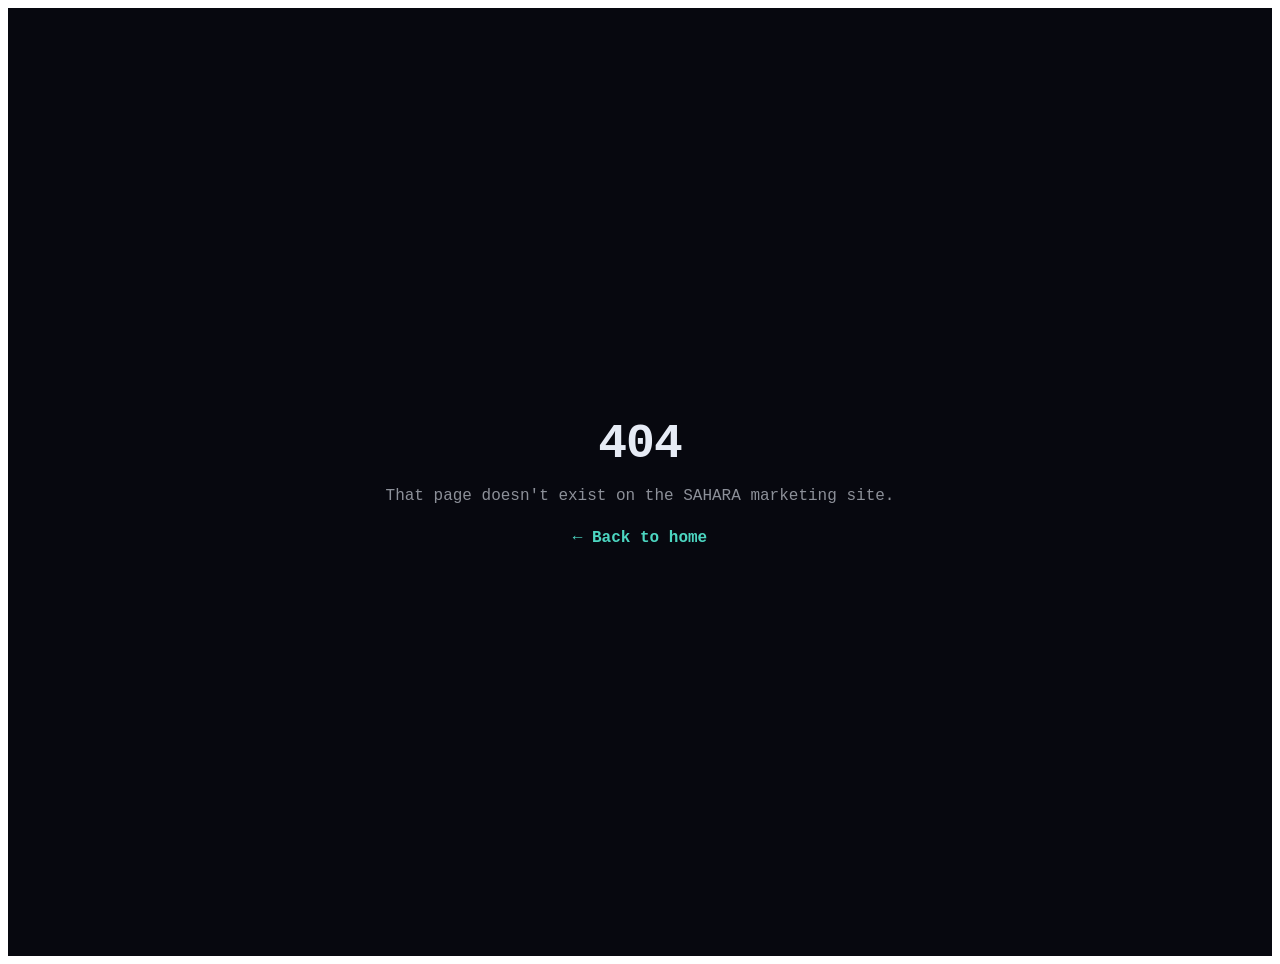
==== commit 28416b9c: "Full humanisation pass + Nepal VAT deadline clarity The human-first rewrite from the strategy audit." ====
--- a/index.html
+++ b/index.html
@@ -1,596 +1,112 @@
 <!doctype html>
 <html lang="en">
-<head>
-<meta charset="utf-8">
-<title>Aria — Desktop Accounting</title>
-<meta name="viewport" content="width=device-width, initial-scale=1">
-<link rel="stylesheet" href="aria-tokens.css">
-<style>
-  *, *::before, *::after { box-sizing: border-box; margin: 0; padding: 0; }
+  <head>
+    <meta charset="UTF-8" />
+    <meta name="viewport" content="width=device-width, initial-scale=1.0, viewport-fit=cover" />
+    <meta name="color-scheme" content="light dark" />
+    <meta name="theme-color" content="#0d1020" />
 
-  html, body {
-    height: 100%;
-    background: #0d0d1a;
-    color: var(--fg-primary, #e2e8f0);
-    font-family: var(--font-mono, "Consolas", "JetBrains Mono", monospace);
-    -webkit-font-smoothing: antialiased;
-  }
+    <!-- Primary SEO -->
+    <title>SAHARA ERP — Modern accounting for Nepal, India & South Asia · Made in Nepal</title>
+    <meta name="description" content="SAHARA ERP is a modern ERP being built in Nepal by SAHARA Labs. Familiar keyboard chords your accountant already knows. GSTR-1/3B/2B, e-Invoice IRN, e-Way Bill, IRD CBMS, WhatsApp Bot, hash-chain audit, offline-first. Free for solo, ₹999/month for teams. Currently in active development — public beta opening soon." />
+    <meta name="keywords" content="ERP Nepal, ERP India, modern ERP, GST software, GSTR-3B, GSTR-1, GSTR-2B, e-Invoice IRN, e-Way Bill, IRD CBMS, Anusuchi-13, VAT Nepal, WhatsApp ERP, accounting software Nepal, accounting software India, SAHARA ERP, made in Nepal" />
+    <meta name="author" content="SAHARA Labs" />
+    <meta name="publisher" content="SAHARA Labs" />
+    <meta name="robots" content="index, follow, max-image-preview:large, max-snippet:-1, max-video-preview:-1" />
+    <meta name="googlebot" content="index, follow" />
+    <meta name="bingbot" content="index, follow" />
+    <link rel="canonical" href="https://forgesaroj.github.io/" />
 
-  /* ── Grid scanline texture ── */
-  body::before {
-    content: "";
-    position: fixed;
-    inset: 0;
-    background-image:
-      repeating-linear-gradient(0deg, transparent, transparent 31px, rgba(255,255,255,0.015) 32px),
-      repeating-linear-gradient(90deg, transparent, transparent 31px, rgba(255,255,255,0.008) 32px);
-    pointer-events: none;
-    z-index: 0;
-  }
+    <!-- Open Graph -->
+    <meta property="og:title" content="SAHARA ERP — Modern accounting for Nepal, India & South Asia" />
+    <meta property="og:description" content="Modern ERP made in Nepal. Familiar keyboard chords. GSTR + IRN + IRD CBMS + WhatsApp Bot + hash-chain audit. Free for solo, ₹999/month for teams." />
+    <meta property="og:type" content="website" />
+    <meta property="og:url" content="https://forgesaroj.github.io/" />
+    <meta property="og:image" content="https://forgesaroj.github.io/og-image.svg" />
+    <meta property="og:image:width" content="1200" />
+    <meta property="og:image:height" content="630" />
+    <meta property="og:image:alt" content="SAHARA ERP — Modern ERP made in Nepal by SAHARA Labs" />
+    <meta property="og:site_name" content="SAHARA ERP" />
+    <meta property="og:locale" content="en_IN" />
 
-  /* ── Navbar ── */
-  .nav {
-    position: fixed;
-    top: 0;
-    left: 0;
-    right: 0;
-    height: 44px;
-    display: flex;
-    align-items: center;
-    justify-content: space-between;
-    padding: 0 40px;
-    background: rgba(13,13,26,0.92);
-    border-bottom: 1px solid rgba(199,212,240,0.12);
-    backdrop-filter: blur(8px);
-    z-index: 10;
-  }
-  .nav-brand {
-    display: flex;
-    align-items: center;
-    gap: 10px;
-    color: #c7d4f0;
-    font-size: 13px;
-    font-weight: 700;
-    letter-spacing: 0.2em;
-    text-decoration: none;
-  }
-  .nav-brand .dot {
-    width: 6px;
-    height: 6px;
-    background: #7c9ef8;
-    border-radius: 50%;
-  }
-  .nav-links {
-    display: flex;
-    gap: 32px;
-    list-style: none;
-  }
-  .nav-links a {
-    color: rgba(199,212,240,0.55);
-    font-size: 11px;
-    letter-spacing: 0.08em;
-    text-decoration: none;
-    text-transform: uppercase;
-    transition: color 0.2s;
-  }
-  .nav-links a:hover { color: #c7d4f0; }
+    <!-- Twitter Card -->
+    <meta name="twitter:card" content="summary_large_image" />
+    <meta name="twitter:site" content="@saharaerp" />
+    <meta name="twitter:title" content="SAHARA ERP — Modern accounting for Nepal, India & South Asia" />
+    <meta name="twitter:description" content="Keyboard-native, WhatsApp-automated, audit-grade. Made in Nepal." />
+    <meta name="twitter:image" content="https://forgesaroj.github.io/og-image.svg" />
 
-  /* ── Hero ── */
-  .hero {
-    position: relative;
-    min-height: 100vh;
-    display: flex;
-    flex-direction: column;
-    align-items: center;
-    justify-content: center;
-    padding: 100px 40px 80px;
-    text-align: center;
-    z-index: 1;
-  }
+    <!-- AI / discoverability bot signals -->
+    <meta name="application-name" content="SAHARA ERP" />
+    <meta name="apple-mobile-web-app-title" content="SAHARA ERP" />
+    <meta name="msapplication-tooltip" content="SAHARA ERP — Made in Nepal" />
 
-  .hero-eyebrow {
-    display: inline-flex;
-    align-items: center;
-    gap: 8px;
-    padding: 4px 12px;
-    border: 1px solid rgba(124,158,248,0.3);
-    background: rgba(124,158,248,0.06);
-    color: #7c9ef8;
-    font-size: 11px;
-    letter-spacing: 0.14em;
-    text-transform: uppercase;
-    margin-bottom: 28px;
-  }
-  .hero-eyebrow::before {
-    content: "▶";
-    font-size: 8px;
-    opacity: 0.7;
-  }
+    <link rel="manifest" href="/manifest.webmanifest" />
+    <link rel="icon" type="image/svg+xml" href="/icons/icon.svg" />
+    <link rel="apple-touch-icon" href="/icons/icon.svg" />
+    <link rel="preconnect" href="https://forgesaroj.github.io" />
 
-  .hero-title {
-    font-size: clamp(40px, 6vw, 72px);
-    font-weight: 700;
-    line-height: 1.08;
-    color: #e9eef8;
-    letter-spacing: -0.02em;
-    margin-bottom: 20px;
-  }
-  .hero-title .accent { color: #7c9ef8; }
-  .hero-title .muted { color: rgba(199,212,240,0.35); font-weight: 400; }
+    <!-- Structured data: Organization -->
+    <script type="application/ld+json">
+    {
+      "@context": "https://schema.org",
+      "@type": "Organization",
+      "name": "SAHARA Labs",
+      "legalName": "SAHARA Labs Pvt. Ltd.",
+      "url": "https://forgesaroj.github.io",
+      "logo": "https://forgesaroj.github.io/icons/icon.svg",
+      "foundingDate": "2024",
+      "slogan": "Made in Nepal with love for everyone.",
+      "address": {
+        "@type": "PostalAddress",
+        "addressLocality": "Kathmandu",
+        "addressCountry": "Nepal"
+      },
+      "contactPoint": [
+        { "@type": "ContactPoint", "email": "hello@forgesaroj.github.io",    "contactType": "sales" },
+        { "@type": "ContactPoint", "email": "support@forgesaroj.github.io",  "contactType": "customer support" },
+        { "@type": "ContactPoint", "email": "security@forgesaroj.github.io", "contactType": "security" }
+      ],
+      "sameAs": [
+        "https://twitter.com/saharaerp",
+        "https://www.linkedin.com/company/sahara-labs",
+        "https://github.com/sahara-labs"
+      ]
+    }
+    </script>
 
-  .hero-sub {
-    max-width: 540px;
-    font-size: 15px;
-    line-height: 1.65;
-    color: rgba(199,212,240,0.55);
-    margin-bottom: 48px;
-  }
-
-  .cta-group {
-    display: flex;
-    gap: 14px;
-    justify-content: center;
-    flex-wrap: wrap;
-  }
-  .btn-primary {
-    display: inline-flex;
-    align-items: center;
-    gap: 8px;
-    padding: 12px 28px;
-    background: #4a5fb8;
-    color: #fff;
-    border: 1px solid #5a6fd0;
-    font-family: inherit;
-    font-size: 13px;
-    font-weight: 700;
-    letter-spacing: 0.04em;
-    text-decoration: none;
-    cursor: pointer;
-    transition: background 0.15s, transform 0.1s;
-  }
-  .btn-primary:hover { background: #5a6fd0; transform: translateY(-1px); }
-  .btn-primary:active { transform: translateY(0); }
-  .btn-secondary {
-    display: inline-flex;
-    align-items: center;
-    padding: 12px 28px;
-    background: transparent;
-    color: rgba(199,212,240,0.7);
-    border: 1px solid rgba(199,212,240,0.2);
-    font-family: inherit;
-    font-size: 13px;
-    letter-spacing: 0.04em;
-    text-decoration: none;
-    cursor: pointer;
-    transition: border-color 0.15s, color 0.15s;
-  }
-  .btn-secondary:hover { border-color: rgba(199,212,240,0.5); color: #c7d4f0; }
-
-  /* ── Chord badge strip ── */
-  .chord-strip {
-    display: flex;
-    gap: 10px;
-    justify-content: center;
-    flex-wrap: wrap;
-    margin-top: 56px;
-    padding-top: 40px;
-    border-top: 1px solid rgba(199,212,240,0.08);
-  }
-  .chord-badge {
-    display: inline-flex;
-    align-items: center;
-    gap: 6px;
-    padding: 4px 10px;
-    border: 1px solid rgba(199,212,240,0.14);
-    background: rgba(255,255,255,0.02);
-    font-size: 11px;
-    color: rgba(199,212,240,0.45);
-    letter-spacing: 0.04em;
-  }
-  .chord-badge .key {
-    color: #fff84d;
-    font-weight: 700;
-    font-size: 10px;
-  }
-
-  /* ── Features grid ── */
-  .section {
-    position: relative;
-    z-index: 1;
-    padding: 96px 40px;
-    max-width: 1100px;
-    margin: 0 auto;
-  }
-  .section-label {
-    display: flex;
-    align-items: center;
-    gap: 10px;
-    color: rgba(199,212,240,0.3);
-    font-size: 10px;
-    letter-spacing: 0.2em;
-    text-transform: uppercase;
-    margin-bottom: 40px;
-  }
-  .section-label::after {
-    content: "";
-    flex: 1;
-    height: 1px;
-    background: rgba(199,212,240,0.08);
-  }
-
-  .features {
-    display: grid;
-    grid-template-columns: repeat(auto-fit, minmax(280px, 1fr));
-    gap: 1px;
-    background: rgba(199,212,240,0.08);
-    border: 1px solid rgba(199,212,240,0.08);
-  }
-  .feature {
-    padding: 32px 28px;
-    background: #0d0d1a;
-    transition: background 0.2s;
-  }
-  .feature:hover { background: rgba(74,95,184,0.06); }
-  .feature-icon {
-    font-size: 20px;
-    margin-bottom: 14px;
-    opacity: 0.7;
-  }
-  .feature-title {
-    font-size: 13px;
-    font-weight: 700;
-    color: #c7d4f0;
-    letter-spacing: 0.04em;
-    margin-bottom: 8px;
-    text-transform: uppercase;
-  }
-  .feature-body {
-    font-size: 12px;
-    line-height: 1.7;
-    color: rgba(199,212,240,0.45);
-  }
-  .feature-chord {
-    display: inline-block;
-    margin-top: 12px;
-    font-size: 10px;
-    color: #fff84d;
-    letter-spacing: 0.08em;
-    opacity: 0.75;
-  }
-
-  /* ── Stats row ── */
-  .stats {
-    display: grid;
-    grid-template-columns: repeat(auto-fit, minmax(160px, 1fr));
-    gap: 1px;
-    background: rgba(199,212,240,0.08);
-    border: 1px solid rgba(199,212,240,0.08);
-    margin: 48px 0;
-  }
-  .stat {
-    padding: 28px 24px;
-    background: #0d0d1a;
-    text-align: center;
-  }
-  .stat-n {
-    font-size: 36px;
-    font-weight: 700;
-    color: #7c9ef8;
-    letter-spacing: -0.02em;
-    line-height: 1;
-    margin-bottom: 6px;
-  }
-  .stat-label {
-    font-size: 10px;
-    color: rgba(199,212,240,0.35);
-    letter-spacing: 0.14em;
-    text-transform: uppercase;
-  }
-
-  /* ── Compare table ── */
-  .compare {
-    width: 100%;
-    border-collapse: collapse;
-    font-size: 12px;
-    margin-top: 32px;
-  }
-  .compare th {
-    padding: 8px 16px;
-    text-align: left;
-    border-bottom: 2px solid rgba(199,212,240,0.15);
-    font-size: 10px;
-    letter-spacing: 0.12em;
-    text-transform: uppercase;
-    color: rgba(199,212,240,0.45);
-    font-weight: 700;
-  }
-  .compare th.hl { color: #7c9ef8; }
-  .compare td {
-    padding: 10px 16px;
-    border-bottom: 1px solid rgba(199,212,240,0.06);
-    color: rgba(199,212,240,0.55);
-    vertical-align: middle;
-  }
-  .compare td.feat { color: #c7d4f0; }
-  .compare td.hl { color: #c7d4f0; }
-  .compare tr:hover td { background: rgba(255,255,255,0.02); }
-  .yes { color: #06d6a0; font-weight: 700; }
-  .no  { color: rgba(199,212,240,0.2); }
-
-  /* ── CTA bottom ── */
-  .cta-bottom {
-    position: relative;
-    z-index: 1;
-    padding: 80px 40px;
-    text-align: center;
-    border-top: 1px solid rgba(199,212,240,0.08);
-  }
-  .cta-bottom h2 {
-    font-size: clamp(24px, 3vw, 36px);
-    font-weight: 700;
-    color: #e9eef8;
-    margin-bottom: 12px;
-    letter-spacing: -0.01em;
-  }
-  .cta-bottom p {
-    color: rgba(199,212,240,0.45);
-    font-size: 13px;
-    margin-bottom: 36px;
-  }
-
-  /* ── Footer ── */
-  .footer {
-    position: relative;
-    z-index: 1;
-    padding: 24px 40px;
-    display: flex;
-    justify-content: space-between;
-    align-items: center;
-    border-top: 1px solid rgba(199,212,240,0.08);
-    font-size: 11px;
-    color: rgba(199,212,240,0.25);
-  }
-  .footer a { color: inherit; text-decoration: none; }
-  .footer a:hover { color: rgba(199,212,240,0.6); }
-
-  @media (max-width: 600px) {
-    .nav { padding: 0 20px; }
-    .nav-links { display: none; }
-    .section { padding: 60px 20px; }
-    .hero { padding: 90px 20px 60px; }
-    .footer { flex-direction: column; gap: 8px; text-align: center; }
-  }
-</style>
-</head>
-<body>
-
-<!-- Navbar -->
-<nav class="nav">
-  <a class="nav-brand" href="/">
-    <span class="dot"></span>
-    ARIA
-  </a>
-  <ul class="nav-links">
-    <li><a href="#features">Features</a></li>
-    <li><a href="#compare">Compare</a></li>
-    <li><a href="https://github.com/forgesaroj">GitHub</a></li>
-  </ul>
-</nav>
-
-<!-- Hero -->
-<section class="hero">
-  <div class="hero-eyebrow">Keyboard-first · Tally-compatible · Open engine</div>
-  <h1 class="hero-title">
-    Accounting that moves<br>
-    <span class="accent">at the speed</span>
-    <span class="muted"> of thought</span>
-  </h1>
-  <p class="hero-sub">
-    Aria is a modern desktop ERP with the same keyboard muscle-memory as Tally Prime —
-    but with real-time backend, multi-company, GST/VAT compliance, and a full audit trail.
-  </p>
-  <div class="cta-group">
-    <a class="btn-primary" href="https://github.com/forgesaroj">
-      ▶ &nbsp;View on GitHub
-    </a>
-    <a class="btn-secondary" href="#features">See features</a>
-  </div>
-
-  <!-- Chord strip -->
-  <div class="chord-strip">
-    <span class="chord-badge"><span class="key">F8</span> Sales Invoice</span>
-    <span class="chord-badge"><span class="key">F9</span> Purchase Bill</span>
-    <span class="chord-badge"><span class="key">F5</span> Payment</span>
-    <span class="chord-badge"><span class="key">F6</span> Receipt</span>
-    <span class="chord-badge"><span class="key">F7</span> Journal</span>
-    <span class="chord-badge"><span class="key">Alt+G</span> Go To</span>
-    <span class="chord-badge"><span class="key">F11</span> Features</span>
-    <span class="chord-badge"><span class="key">F12</span> Configure</span>
-    <span class="chord-badge"><span class="key">Ctrl+N</span> Calculator</span>
-    <span class="chord-badge"><span class="key">K</span> Company</span>
-  </div>
-</section>
-
-<!-- Stats -->
-<div class="section" style="padding-bottom: 0;">
-  <div class="section-label">At a glance</div>
-  <div class="stats">
-    <div class="stat"><div class="stat-n">1094+</div><div class="stat-label">Tests passing</div></div>
-    <div class="stat"><div class="stat-n">29</div><div class="stat-label">Screens</div></div>
-    <div class="stat"><div class="stat-n">2</div><div class="stat-label">Country packs</div></div>
-    <div class="stat"><div class="stat-n">∞</div><div class="stat-label">Voucher types</div></div>
-    <div class="stat"><div class="stat-n">D4</div><div class="stat-label">Hash chain audit</div></div>
-    <div class="stat"><div class="stat-n">0</div><div class="stat-label">Vendor lock-in</div></div>
-  </div>
-</div>
-
-<!-- Features -->
-<section class="section" id="features">
-  <div class="section-label">Core capabilities</div>
-  <div class="features">
-    <div class="feature">
-      <div class="feature-icon">⌨</div>
-      <div class="feature-title">Keyboard-first</div>
-      <div class="feature-body">
-        Every action is reachable by chord. F4–F10 for vouchers, Alt+G to jump anywhere,
-        Ctrl+N for calculator — identical to Tally Prime so your team needs zero retraining.
-      </div>
-      <div class="feature-chord">F4 · F5 · F8 · F9 · Alt+G</div>
-    </div>
-    <div class="feature">
-      <div class="feature-icon">🏛</div>
-      <div class="feature-title">Double-entry engine</div>
-      <div class="feature-body">
-        Fowler posting-rule architecture, period-lock guards, tamper-evident hash chain
-        on every entry, and balance assertions — the same financial controls used by
-        enterprise accounting systems.
-      </div>
-      <div class="feature-chord">D3 period-lock · D4 hash chain · D5 assertions</div>
-    </div>
-    <div class="feature">
-      <div class="feature-icon">🇮🇳</div>
-      <div class="feature-title">India + Nepal compliance</div>
-      <div class="feature-body">
-        GSTR-1, GSTR-3B, 2B reconciliation, e-invoice (IRN), e-Way bill, TDS/TCS 26AS,
-        DRC-03. Nepal: Anusuchi-13/10, CBMS real API, NRB FX feed, VAT posting rules.
-      </div>
-      <div class="feature-chord">Phase-9 IN · Phase-10 NP</div>
-    </div>
-    <div class="feature">
-      <div class="feature-icon">📦</div>
-      <div class="feature-title">Full inventory</div>
-      <div class="feature-body">
-        Batch + expiry FIFO, BoM &amp; manufacturing orders, stock transfers, reorder alerts,
-        multiple valuation methods (FIFO, weighted-avg, specific-ID, last-purchase-cost…).
-      </div>
-      <div class="feature-chord">Phase-7 · K3/K4 valuation</div>
-    </div>
-    <div class="feature">
-      <div class="feature-icon">🔑</div>
-      <div class="feature-title">Security cluster</div>
-      <div class="feature-body">
-        TallyVault encryption, two-factor auth with WebAuthn, per-role RBAC, IP whitelist
-        with CIDR + GeoIP, audit edit-log with JSON diff, KEK auto-rotation.
-      </div>
-      <div class="feature-chord">Phase-13 · F13-G TallyVault · F13-H IP</div>
-    </div>
-    <div class="feature">
-      <div class="feature-icon">🏦</div>
-      <div class="feature-title">Banking automation</div>
-      <div class="feature-body">
-        CSV import drivers for HDFC, ICICI, SBI, Axis, Kotak, Nabil, NIC Asia.
-        UTR auto-match, cheque lifecycle, DLQ retry, post-dated sweep scheduler.
-      </div>
-      <div class="feature-chord">Phase-8 · 8C UTR match · 8D ML matcher</div>
-    </div>
-    <div class="feature">
-      <div class="feature-icon">📊</div>
-      <div class="feature-title">Report depth</div>
-      <div class="feature-body">
-        Balance sheet, P&amp;L, trial balance, stock summary, GSTR-1, day book, ledger vouchers,
-        AR ageing, cash flow, 10 financial ratios — all with drill-down and pivot builder.
-      </div>
-      <div class="feature-chord">Phase-6 · 13-dim pivot · Tally-XML export</div>
-    </div>
-    <div class="feature">
-      <div class="feature-icon">🌐</div>
-      <div class="feature-title">Global by design</div>
-      <div class="feature-body">
-        Country-agnostic core + plugin packs. Ships with India and Nepal; adding a new
-        country requires only a pack — the engine never forks. Multi-currency with NRB feed.
-      </div>
-      <div class="feature-chord">Phase-10 NP · 40+ countries in picker</div>
-    </div>
-  </div>
-</section>
-
-<!-- Compare -->
-<section class="section" id="compare">
-  <div class="section-label">How Aria stacks up</div>
-  <table class="compare">
-    <thead>
-      <tr>
-        <th>Capability</th>
-        <th class="hl">Aria</th>
-        <th>Tally Prime</th>
-        <th>ERPNext</th>
-      </tr>
-    </thead>
-    <tbody>
-      <tr>
-        <td class="feat">F-key chord navigation</td>
-        <td class="hl yes">Yes</td>
-        <td class="yes">Yes</td>
-        <td class="no">No</td>
-      </tr>
-      <tr>
-        <td class="feat">Open-source engine</td>
-        <td class="hl yes">Yes</td>
-        <td class="no">No</td>
-        <td class="yes">Yes</td>
-      </tr>
-      <tr>
-        <td class="feat">Hash-chain tamper evidence</td>
-        <td class="hl yes">Yes</td>
-        <td class="no">No</td>
-        <td class="no">No</td>
-      </tr>
-      <tr>
-        <td class="feat">India GST + e-invoice</td>
-        <td class="hl yes">Yes</td>
-        <td class="yes">Yes</td>
-        <td class="yes">Yes</td>
-      </tr>
-      <tr>
-        <td class="feat">Nepal IRD / CBMS</td>
-        <td class="hl yes">Yes</td>
-        <td class="no">No</td>
-        <td class="no">No</td>
-      </tr>
-      <tr>
-        <td class="feat">Real-time multi-user</td>
-        <td class="hl yes">Yes</td>
-        <td class="no">Limited</td>
-        <td class="yes">Yes</td>
-      </tr>
-      <tr>
-        <td class="feat">WebAuthn 2FA</td>
-        <td class="hl yes">Yes</td>
-        <td class="no">No</td>
-        <td class="no">Optional</td>
-      </tr>
-      <tr>
-        <td class="feat">Country pack plugin model</td>
-        <td class="hl yes">Yes</td>
-        <td class="no">No</td>
-        <td class="yes">Yes</td>
-      </tr>
-      <tr>
-        <td class="feat">Tally data migration</td>
-        <td class="hl yes">Yes</td>
-        <td class="yes">Native</td>
-        <td class="no">Manual</td>
-      </tr>
-    </tbody>
-  </table>
-</section>
-
-<!-- Bottom CTA -->
-<div class="cta-bottom">
-  <h2>Ready to switch?</h2>
-  <p>Sign in and create your first company in under 2 minutes.</p>
-  <a class="btn-primary" href="https://github.com/forgesaroj" style="font-size: 14px; padding: 14px 36px;">
-    ▶ &nbsp;View on GitHub
-  </a>
-</div>
-
-<!-- Footer -->
-<footer class="footer">
-  <span>Aria ERP &copy; 2026 &mdash; Desktop accounting, reimagined</span>
-  <span>
-    <a href="https://github.com/forgesaroj">GitHub</a>
-  </span>
-</footer>
-
-</body>
+    <!-- Structured data: SoftwareApplication -->
+    <script type="application/ld+json">
+    {
+      "@context": "https://schema.org",
+      "@type": "SoftwareApplication",
+      "name": "SAHARA ERP",
+      "description": "Modern ERP made in Nepal. Familiar keyboard chords your accountant already knows. GSTR + e-Invoice + IRD CBMS + WhatsApp Bot + hash-chain audit. Free for solo, ₹999/month for teams.",
+      "applicationCategory": "BusinessApplication",
+      "operatingSystem": "Web, Windows, macOS, Linux, Android, iOS, Raspberry Pi",
+      "url": "https://forgesaroj.github.io",
+      "offers": [
+        { "@type": "Offer", "name": "Starter",  "price": "0",    "priceCurrency": "INR" },
+        { "@type": "Offer", "name": "Growth",   "price": "999",  "priceCurrency": "INR" },
+        { "@type": "Offer", "name": "Scale",    "price": "2999", "priceCurrency": "INR" }
+      ],
+      "releaseNotes": "In active development. Public beta opening soon — sign up for early access at https://forgesaroj.github.io.",
+      "creator": {
+        "@type": "Organization",
+        "name": "SAHARA Labs",
+        "url": "https://forgesaroj.github.io"
+      }
+    }
+    </script>
+    <script type="module" crossorigin src="/assets/index-BasCO6R8.js"></script>
+    <link rel="stylesheet" crossorigin href="/assets/index-BLWrF3fd.css">
+  </head>
+  <body>
+    <noscript>
+      <h1>SAHARA ERP</h1>
+      <p>Modern ERP for Nepal, India and South Asia. Made in Nepal by SAHARA Labs with love for everyone.</p>
+      <p>SAHARA ERP requires JavaScript. Please enable it, or use a modern browser to view this page. Learn more at <a href="https://forgesaroj.github.io">forgesaroj.github.io</a>.</p>
+    </noscript>
+    <div id="root"></div>
+  </body>
 </html>
--- a/assets/index-BLWrF3fd.css
+++ b/assets/index-BLWrF3fd.css
@@ -0,0 +1 @@
+.lm-page,.lm-page[data-theme=dark]{--bg-0: #07080f;--bg-1: #0d1020;--bg-2: #131736;--bg-3: #1a1f47;--accent: #4cd6c1;--accent2: #6e8cff;--gold: #f5c66c;--green: #22c993;--warn: #f5a16c;--crit: #ff6b8a;--line: rgba(199,212,240,.1);--line-strong: rgba(199,212,240,.18);--text: #e6ebf5;--muted: rgba(230,235,245,.6);--dim: rgba(230,235,245,.42);--nav-bg: rgba(7,8,15,.65);--nav-bg-shrunk: rgba(7,8,15,.92);--paper-bg: #f5f6fa;--shadow-strong: 0 30px 80px -20px rgba(0,0,0,.6);--copy: ui-monospace, "JetBrains Mono", "Consolas", monospace;--sans: -apple-system, BlinkMacSystemFont, "Inter", "Segoe UI", Roboto, sans-serif}.lm-page[data-theme=light]{--bg-0: #f6f8fd;--bg-1: #ffffff;--bg-2: #eef1f8;--bg-3: #e2e7f3;--accent: #0fa68e;--accent2: #4862d0;--gold: #d99a2c;--green: #14a373;--warn: #d97a3a;--crit: #d9335a;--line: rgba(20,32,80,.08);--line-strong: rgba(20,32,80,.16);--text: #0a0e1f;--muted: rgba(10,14,31,.62);--dim: rgba(10,14,31,.45);--nav-bg: rgba(246,248,253,.78);--nav-bg-shrunk: rgba(246,248,253,.95);--paper-bg: #eef1f8;--shadow-strong: 0 30px 80px -28px rgba(20,32,80,.18)}.lm-page{background:var(--bg-0);color:var(--text);font-family:var(--sans);-webkit-font-smoothing:antialiased;min-height:100vh;position:relative;overflow-x:hidden;scroll-behavior:smooth;transition:background-color .35s ease,color .35s ease}.lm-page *{box-sizing:border-box}.lm-nav{position:fixed;top:0;left:0;right:0;height:56px;display:flex;align-items:center;justify-content:space-between;padding:0 28px;background:var(--nav-bg);border-bottom:1px solid transparent;backdrop-filter:blur(14px);-webkit-backdrop-filter:blur(14px);z-index:100;transition:height .25s,background .25s,border-color .25s}.lm-nav.is-shrunk{height:48px;background:var(--nav-bg-shrunk);border-bottom-color:var(--line)}.lm-nav-actions{display:flex;align-items:center;gap:10px}.lm-brand{display:inline-flex;align-items:baseline;gap:8px;text-decoration:none;color:var(--text);font-weight:700;letter-spacing:.18em;font-size:13px}.lm-brand-mark{width:10px;height:10px;background:linear-gradient(135deg,var(--accent),var(--accent2));border-radius:50%;box-shadow:0 0 14px #4cd6c180;align-self:center}.lm-brand-text{letter-spacing:.22em}.lm-brand-erp{color:var(--accent);font-size:11px;letter-spacing:.18em;opacity:.9}.lm-nav-links{display:flex;gap:6px;list-style:none;margin:0;padding:0}.lm-nav-links a{display:inline-block;padding:8px 12px;font-size:12px;letter-spacing:.04em;color:var(--muted);text-decoration:none;border-radius:6px;transition:color .15s,background .15s}.lm-nav-links a:hover{color:var(--text);background:#ffffff0a}@media (max-width: 980px){.lm-nav-links{display:none}}.lm-btn{display:inline-flex;align-items:center;gap:8px;padding:10px 18px;border-radius:8px;font:600 13px/1 var(--sans);letter-spacing:.02em;cursor:pointer;border:1px solid transparent;text-decoration:none;transition:transform .12s,background .15s,border-color .15s,box-shadow .15s,color .15s;white-space:nowrap}.lm-btn-primary{background:linear-gradient(135deg,var(--accent),var(--accent2));color:#06121b;box-shadow:0 6px 24px -8px #4cd6c18c,inset 0 1px #ffffff40}.lm-btn-primary:hover{transform:translateY(-1px);box-shadow:0 10px 32px -8px #4cd6c1b3}.lm-btn-ghost{background:#ffffff08;color:var(--text);border-color:var(--line-strong)}.lm-btn-ghost:hover{background:#ffffff12;border-color:#c7d4f066}.lm-btn-wa{background:linear-gradient(135deg,#25d366,#128c7e);color:#fff;box-shadow:0 4px 18px -6px #25d36680}.lm-btn-wa:hover{transform:translateY(-1px)}.lm-btn-sm{padding:7px 14px;font-size:12px}.lm-btn-lg{padding:14px 24px;font-size:14px}.lm-btn-block{width:100%;justify-content:center}.lm-hero{position:relative;padding:120px 28px 80px;overflow:hidden}.lm-hero-inner{position:relative;z-index:2;max-width:1240px;margin:0 auto;display:grid;grid-template-columns:1.1fr 1fr;gap:56px;align-items:center}@media (max-width: 980px){.lm-hero-inner{grid-template-columns:1fr;gap:32px}.lm-hero{padding:100px 20px 60px}}.lm-bg-grid{position:absolute;top:0;right:0;bottom:0;left:0;background-image:linear-gradient(rgba(199,212,240,.05) 1px,transparent 1px),linear-gradient(90deg,rgba(199,212,240,.05) 1px,transparent 1px);background-size:48px 48px;mask-image:radial-gradient(ellipse 80% 60% at 50% 30%,#000 30%,transparent 80%);-webkit-mask-image:radial-gradient(ellipse 80% 60% at 50% 30%,#000 30%,transparent 80%);pointer-events:none;z-index:1}.lm-bg-glow{position:absolute;top:0;right:0;bottom:0;left:0;background:radial-gradient(ellipse 600px 400px at 20% 10%,rgba(76,214,193,.18),transparent 60%),radial-gradient(ellipse 700px 500px at 90% 30%,rgba(110,140,255,.18),transparent 60%);pointer-events:none;z-index:0}.lm-hero-eyebrow{display:inline-flex;align-items:center;gap:10px;padding:6px 14px;border:1px solid var(--line-strong);background:#ffffff0a;border-radius:100px;font-size:12px;color:var(--accent);letter-spacing:.04em;margin-bottom:24px}.lm-hero-eyebrow .dot{width:6px;height:6px;border-radius:50%;background:var(--accent);box-shadow:0 0 0 3px #4cd6c12e;animation:lm-pulse 2.4s infinite}.lm-hero-eyebrow-link{color:var(--gold);text-decoration:none;font-weight:600;transition:color .2s ease}.lm-hero-eyebrow-link:hover{color:var(--accent);text-decoration:underline}@keyframes lm-pulse{0%,to{box-shadow:0 0 0 3px #4cd6c12e}50%{box-shadow:0 0 0 6px #4cd6c10d}}.lm-hero-title{font-size:clamp(36px,5.4vw,64px);line-height:1.04;letter-spacing:-.02em;margin:0 0 20px;font-weight:800}.lm-hero-title .grad,.grad{background:linear-gradient(135deg,var(--accent),var(--accent2) 60%,var(--gold));-webkit-background-clip:text;background-clip:text;color:transparent}.lm-hero-sub{color:var(--muted);font-size:16px;line-height:1.65;max-width:560px;margin:0 0 28px}.lm-hero-badges{display:flex;flex-wrap:wrap;gap:8px;margin-bottom:28px}.lm-badge{font-size:11px;letter-spacing:.06em;padding:5px 12px;background:#ffffff0a;border:1px solid var(--line-strong);border-radius:100px;color:var(--muted)}.lm-hero-cta{display:flex;gap:12px;flex-wrap:wrap}.lm-hero-tag{margin-top:24px;font-size:13px;color:var(--accent);letter-spacing:.04em}.lm-hero-right{position:relative}.lm-dash{background:linear-gradient(180deg,#1a1f478c,#0d1020a6);border:1px solid var(--line-strong);border-radius:16px;overflow:hidden;backdrop-filter:blur(12px);-webkit-backdrop-filter:blur(12px);box-shadow:0 30px 80px -20px #0009,0 0 0 1px #ffffff05 inset}.lm-dash-head{display:flex;align-items:center;gap:10px;padding:14px 18px;background:#ffffff08;border-bottom:1px solid var(--line);font-size:12px}.lm-dash-pulse{width:8px;height:8px;border-radius:50%;background:var(--green);box-shadow:0 0 12px #22c99399;animation:lm-pulse 1.6s infinite}.lm-dash-title{font-weight:700}.lm-dash-meta{margin-left:auto;color:var(--dim);font-family:var(--copy)}.lm-dash-grid{display:grid;grid-template-columns:1fr 1fr;gap:1px;background:var(--line)}.lm-dash-tile{background:#0d1020d9;padding:16px 18px;display:flex;flex-direction:column;gap:4px;transition:background .25s}.lm-dash-tile:hover{background:#1a1f47d9}.lm-dash-label{font-size:10px;letter-spacing:.14em;text-transform:uppercase;color:var(--dim)}.lm-dash-value{font-size:22px;font-weight:700;font-family:var(--copy);letter-spacing:-.02em}.lm-dash-trend{font-size:11px;color:var(--muted)}.lm-tone-ok .lm-dash-value{color:var(--green)}.lm-tone-warn .lm-dash-value{color:var(--warn)}.lm-tone-crit .lm-dash-value{color:var(--crit)}.lm-tone-info .lm-dash-value{color:var(--accent2)}.lm-dash-footer{display:flex;align-items:center;gap:8px;padding:10px 18px;font-size:11px;color:var(--dim);background:#00000040;border-top:1px solid var(--line)}.lm-dot-live{width:6px;height:6px;border-radius:50%;background:var(--green)}.lm-section{position:relative;max-width:1240px;margin:0 auto;padding:96px 28px}@media (max-width: 700px){.lm-section{padding:72px 20px}}.lm-section-label{display:inline-flex;align-items:center;gap:10px;font-size:11px;letter-spacing:.22em;text-transform:uppercase;color:var(--accent);margin-bottom:18px;font-weight:700}.lm-section-label .bar{width:28px;height:1px;background:linear-gradient(90deg,var(--accent),transparent)}.lm-h2{font-size:clamp(28px,3.8vw,44px);line-height:1.15;margin:0 0 14px;font-weight:800;letter-spacing:-.01em;max-width:920px}.lm-h2-center{text-align:center;margin-left:auto;margin-right:auto}.lm-h2-sub{color:var(--muted);font-size:16px;line-height:1.7;max-width:760px;margin:0 0 36px}.tick{color:var(--accent);font-weight:700;margin-right:8px}.lm-pain-grid{display:grid;grid-template-columns:repeat(auto-fill,minmax(280px,1fr));gap:12px;margin-bottom:24px}.lm-pain{display:flex;align-items:flex-start;gap:12px;padding:16px 18px;background:#ffffff06;border:1px solid var(--line);border-radius:12px;font-size:13px;color:var(--muted);transition:border-color .2s,background .2s}.lm-pain:hover{border-color:var(--line-strong);background:#ffffff0b}.lm-pain-x{width:22px;height:22px;background:#ff6b8a1f;color:var(--crit);border-radius:50%;display:flex;align-items:center;justify-content:center;font-size:11px;font-weight:700;flex-shrink:0}.lm-solve{display:flex;align-items:center;gap:16px;padding:22px 24px;background:linear-gradient(90deg,#4cd6c11a,#6e8cff1a);border:1px solid rgba(76,214,193,.25);border-radius:12px;margin-top:8px}.lm-solve-tick{width:32px;height:32px;background:var(--accent);color:#06121b;border-radius:50%;display:flex;align-items:center;justify-content:center;font-weight:800;font-size:14px;flex-shrink:0}.lm-solve p{margin:0;color:var(--text);font-size:14px}.lm-tabs{display:grid;grid-template-columns:320px 1fr;gap:24px;background:var(--bg-1);border:1px solid var(--line);border-radius:16px;overflow:hidden}@media (max-width: 980px){.lm-tabs{grid-template-columns:1fr}}.lm-tab-rail{display:flex;flex-direction:column;background:#00000040;border-right:1px solid var(--line)}@media (max-width: 980px){.lm-tab-rail{flex-direction:row;overflow-x:auto;border-right:none;border-bottom:1px solid var(--line)}}.lm-tab{display:flex;align-items:center;gap:12px;padding:16px 18px;background:transparent;border:none;border-bottom:1px solid var(--line);color:var(--muted);text-align:left;font:inherit;font-weight:500;cursor:pointer;transition:color .15s,background .15s;white-space:nowrap}.lm-tab:hover{color:var(--text);background:#ffffff08}.lm-tab.is-active{color:var(--text);background:linear-gradient(90deg,rgba(76,214,193,.1),transparent);border-left:3px solid var(--accent);padding-left:15px}.lm-tab-icon{font-size:16px}.lm-tab-text{font-size:13px}.lm-tab-panel{padding:28px 32px}.lm-tab-head{display:flex;align-items:center;gap:14px;margin-bottom:22px}.lm-tab-icon-big{font-size:32px}.lm-tab-head h3{margin:0;font-size:22px}.lm-feat-list{display:grid;grid-template-columns:1fr 1fr;gap:8px 24px;margin:0;padding:0;list-style:none}@media (max-width: 700px){.lm-feat-list{grid-template-columns:1fr}}.lm-feat-list li{display:flex;gap:8px;font-size:13px;color:var(--muted);padding:6px 0;align-items:flex-start}.lm-flow-rail{display:flex;align-items:center;gap:6px;overflow-x:auto;padding:4px 0 16px;margin:0 -4px 16px;scrollbar-width:thin}.lm-flow-step{display:flex;flex-direction:column;align-items:flex-start;gap:4px;padding:10px 14px;background:#ffffff08;border:1px solid var(--line);border-radius:10px;color:var(--muted);font:inherit;cursor:pointer;flex-shrink:0;transition:all .18s}.lm-flow-step:hover{color:var(--text);border-color:var(--line-strong)}.lm-flow-step.is-active{background:linear-gradient(135deg,#4cd6c12e,#6e8cff2e);border-color:var(--accent);color:var(--text)}.lm-flow-num{font-size:9px;font-family:var(--copy);color:var(--accent);letter-spacing:.1em}.lm-flow-label{font-size:12px;font-weight:600}.lm-flow-arr{color:var(--dim);font-size:13px;flex-shrink:0}.lm-flow-detail{background:var(--bg-1);border:1px solid var(--line-strong);border-radius:12px;padding:24px 28px}.lm-flow-detail h3{margin:0 0 14px;font-size:18px;color:var(--accent)}.lm-flow-detail ul{list-style:none;margin:0;padding:0;display:grid;grid-template-columns:1fr 1fr;gap:6px 24px}.lm-flow-detail li{font-size:13px;color:var(--muted);padding:4px 0}@media (max-width: 700px){.lm-flow-detail ul{grid-template-columns:1fr}}.lm-acc-split{display:grid;grid-template-columns:1fr 1fr;gap:16px}@media (max-width: 800px){.lm-acc-split{grid-template-columns:1fr}}.lm-acc-card{background:var(--bg-1);border:1px solid var(--line);border-radius:12px;overflow:hidden}.lm-acc-highlight{border-color:#4cd6c14d;box-shadow:0 0 0 1px #4cd6c11a inset,0 12px 36px -16px #4cd6c140}.lm-acc-head{padding:14px 18px;background:#ffffff08;font-size:12px;letter-spacing:.16em;text-transform:uppercase;color:var(--accent);font-weight:700;border-bottom:1px solid var(--line)}.lm-acc-table{width:100%;border-collapse:collapse}.lm-acc-table td{padding:10px 18px;border-bottom:1px solid var(--line);font-size:13px;color:var(--muted)}.lm-acc-table tr:last-child td{border-bottom:none}.lm-acc-table td.num{text-align:right;font-family:var(--copy);color:var(--text);font-weight:600}.lm-acc-table tr:hover td{background:#ffffff05}.lm-audit-grid{display:grid;grid-template-columns:repeat(auto-fit,minmax(260px,1fr));gap:16px}.lm-audit-card{background:var(--bg-1);border:1px solid var(--line);border-radius:12px;padding:22px 24px;transition:transform .2s,border-color .2s,box-shadow .2s}.lm-audit-card:hover{transform:translateY(-2px);border-color:var(--line-strong);box-shadow:0 12px 32px -16px #4cd6c140}.lm-audit-icon{width:36px;height:36px;background:linear-gradient(135deg,#4cd6c12e,#6e8cff2e);border-radius:8px;display:flex;align-items:center;justify-content:center;font-size:18px;margin-bottom:12px}.lm-audit-card h3{margin:0 0 6px;font-size:15px;color:var(--text)}.lm-audit-card p{margin:0;font-size:13px;color:var(--muted);line-height:1.6}.lm-control-grid{display:grid;grid-template-columns:repeat(auto-fit,minmax(280px,1fr));gap:14px}.lm-control-card{background:linear-gradient(180deg,var(--bg-1),var(--bg-0));border:1px solid var(--line);border-radius:14px;padding:24px 22px;transition:border-color .2s,transform .2s}.lm-control-card:hover{border-color:#4cd6c14d;transform:translateY(-2px)}.lm-control-icon{width:40px;height:40px;background:linear-gradient(135deg,var(--accent),var(--accent2));color:#06121b;border-radius:10px;display:flex;align-items:center;justify-content:center;font-size:20px;margin-bottom:14px;box-shadow:0 8px 22px -8px #4cd6c166}.lm-control-card h3{margin:0 0 10px;font-size:16px}.lm-control-card ul{list-style:none;padding:0;margin:0}.lm-control-card li{padding:4px 0;font-size:13px;color:var(--muted);display:flex;gap:8px}.lm-control-quote{margin-top:28px;padding:24px 28px;background:linear-gradient(90deg,#4cd6c114,#6e8cff14);border-left:3px solid var(--accent);border-radius:8px;color:var(--text);font-style:italic;font-size:16px;line-height:1.6}.lm-print-shell{display:grid;grid-template-columns:320px 1fr;gap:20px;align-items:flex-start}@media (max-width: 980px){.lm-print-shell{grid-template-columns:1fr}}.lm-print-controls{background:var(--bg-1);border:1px solid var(--line);border-radius:14px;padding:18px;position:sticky;top:76px;max-height:calc(100vh - 96px);overflow-y:auto}.lm-ctrl-group{margin-bottom:14px}.lm-ctrl-label{display:block;font-size:10px;text-transform:uppercase;letter-spacing:.14em;color:var(--dim);margin-bottom:6px;font-weight:700}.lm-ctrl-group select{width:100%;padding:8px 10px;background:var(--bg-2);border:1px solid var(--line-strong);color:var(--text);border-radius:8px;font:inherit;font-size:13px}.lm-ctrl-group select:focus{outline:none;border-color:var(--accent)}.lm-toggle-grid{display:grid;grid-template-columns:1fr 1fr;gap:6px;margin:14px 0;padding:12px 0;border-top:1px solid var(--line);border-bottom:1px solid var(--line)}.lm-toggle{display:flex;align-items:center;gap:8px;padding:6px 8px;border-radius:6px;cursor:pointer;font-size:11px;color:var(--muted);transition:background .15s}.lm-toggle input{position:absolute;opacity:0;pointer-events:none}.lm-toggle-pill{width:26px;height:14px;background:#ffffff14;border-radius:100px;position:relative;transition:background .2s;flex-shrink:0}.lm-toggle-pill:before{content:"";position:absolute;width:10px;height:10px;border-radius:50%;background:#fff;top:2px;left:2px;transition:transform .2s}.lm-toggle.is-on .lm-toggle-pill{background:var(--accent)}.lm-toggle.is-on .lm-toggle-pill:before{transform:translate(12px)}.lm-toggle.is-on{color:var(--text)}.lm-toggle:hover{background:#ffffff08}.lm-print-meta{display:grid;grid-template-columns:1fr 1fr;gap:8px;margin:12px 0}.lm-print-meta>div{background:#ffffff08;border:1px solid var(--line);border-radius:8px;padding:10px 12px;display:flex;flex-direction:column;gap:2px}.lm-print-meta span{font-size:9px;letter-spacing:.1em;text-transform:uppercase;color:var(--dim)}.lm-print-meta strong{font-size:16px;font-family:var(--copy)}.lm-print-meta strong.copy-original{color:var(--green)}.lm-print-meta strong.copy-duplicate{color:var(--gold)}.lm-print-meta strong.copy-copy{color:var(--warn)}.lm-print-actions{display:flex;flex-direction:column;gap:8px}.lm-print-actions .lm-btn{justify-content:center}.lm-paper{background:var(--paper-bg);border-radius:14px;padding:24px;min-height:800px;border:1px solid var(--line);box-shadow:var(--shadow-strong);overflow:auto}.lm-paper-doc{background:#fff;color:#111;padding:32px 40px;font-family:var(--copy);border-radius:4px;min-height:700px;position:relative;box-shadow:0 6px 20px -8px #0003}.lm-paper-thermal80mm .lm-paper-doc{max-width:320px;padding:16px;font-size:11px}.lm-paper-a5 .lm-paper-doc{max-width:540px}.lm-paper-halfpage .lm-paper-doc{max-width:520px}.lm-paper-doc table{width:100%;border-collapse:collapse;margin:10px 0}.lm-paper-doc th,.lm-paper-doc td{border:1px solid #ccc;padding:5px 8px;font-size:12px;text-align:left}.lm-paper-doc th{background:#f0f2f8;font-weight:700}.lm-paper-doc .right{text-align:right}.lm-paper-doc .head{display:flex;justify-content:space-between;padding-bottom:10px;border-bottom:2px solid #000;margin-bottom:12px}.lm-paper-doc .head h2{margin:0 0 4px;font-size:18px;color:#000}.lm-paper-doc .head h3{margin:0;font-size:14px;color:#000;letter-spacing:.1em}.lm-paper-doc .logo{width:40px;height:40px;background:linear-gradient(135deg,#4cd6c1,#6e8cff);color:#fff;font-weight:800;display:flex;align-items:center;justify-content:center;border-radius:8px;margin-bottom:6px;font-size:18px}.lm-paper-doc .qr{width:50px;height:50px;background:#000;color:#fff;display:inline-flex;align-items:center;justify-content:center;font-size:22px;margin-top:6px}.lm-paper-doc .copy-stamp{color:#b00;border:2px solid #b00;padding:4px 10px;display:inline-block;transform:rotate(-3deg);font-weight:700;font-size:11px}.lm-paper-doc .terms{font-size:10px;color:#555;margin-top:12px}.lm-style-classic .lm-paper-doc{font-family:Courier New,monospace}.lm-style-modern .lm-paper-doc h2,.lm-style-modern .lm-paper-doc h3{letter-spacing:-.01em}.lm-style-premium .lm-paper-doc{background:linear-gradient(180deg,#fff,#f8faff);border:1px solid #d8def0}.lm-style-compact .lm-paper-doc{padding:16px 20px;font-size:11px}.lm-print-history{margin-top:28px;background:var(--bg-1);border:1px solid var(--line);border-radius:12px;overflow:hidden}.lm-print-history-head{display:flex;justify-content:space-between;align-items:center;padding:14px 18px;border-bottom:1px solid var(--line);background:#ffffff08}.lm-print-history-head h3{margin:0;font-size:13px;letter-spacing:.1em;text-transform:uppercase;color:var(--accent)}.lm-print-history-head span{font-size:11px;color:var(--dim)}.lm-print-history table{width:100%;border-collapse:collapse;font-size:12px}.lm-print-history th,.lm-print-history td{text-align:left;padding:10px 18px;border-bottom:1px solid var(--line)}.lm-print-history th{background:#0003;color:var(--dim);font-size:10px;letter-spacing:.1em;text-transform:uppercase;font-weight:700}.lm-print-history td{color:var(--muted);font-family:var(--copy)}.lm-pill{display:inline-block;padding:2px 8px;font-size:10px;font-weight:700;border-radius:4px;letter-spacing:.06em}.lm-pill.copy-original{background:#22c9932e;color:var(--green)}.lm-pill.copy-duplicate{background:#f5c66c33;color:var(--gold)}.lm-pill.copy-copy{background:#f5a16c33;color:var(--warn)}.lm-pill.alert-info{background:#6e8cff2e;color:var(--accent2)}.lm-pill.alert-warning{background:#f5a16c33;color:var(--warn)}.lm-pill.alert-critical{background:#ff6b8a33;color:var(--crit)}.lm-bot-shell{display:grid;grid-template-columns:280px 1fr;gap:16px;background:var(--bg-1);border:1px solid var(--line);border-radius:16px;overflow:hidden;height:640px}@media (max-width: 980px){.lm-bot-shell{grid-template-columns:1fr;height:auto}}.lm-bot-help{background:#00000040;border-right:1px solid var(--line);overflow-y:auto;padding:12px 0}@media (max-width: 980px){.lm-bot-help{max-height:240px;border-right:none;border-bottom:1px solid var(--line)}}.lm-bot-help-head{padding:8px 18px;font-size:10px;letter-spacing:.18em;text-transform:uppercase;color:var(--accent);font-weight:700}.lm-bot-cat-head{padding:8px 18px;font-size:11px;font-weight:700;color:var(--text);letter-spacing:.04em;border-top:1px solid var(--line)}.lm-bot-cat ul{list-style:none;margin:0;padding:0}.lm-bot-cmd{display:block;width:100%;text-align:left;background:transparent;border:none;padding:4px 18px;font:11px var(--copy);color:var(--muted);cursor:pointer;transition:background .15s,color .15s}.lm-bot-cmd:hover{background:#4cd6c11a;color:var(--accent)}.lm-bot-chat-wrap{display:flex;flex-direction:column;height:100%;background:linear-gradient(180deg,#0e1428,#07080f);background-image:linear-gradient(180deg,#0e1428e6,#07080fe6),repeating-linear-gradient(45deg,rgba(255,255,255,.012),rgba(255,255,255,.012) 8px,transparent 8px,transparent 16px)}.lm-bot-chat-head{display:flex;align-items:center;gap:12px;padding:12px 18px;background:linear-gradient(135deg,#128c7e,#075e54);border-bottom:1px solid rgba(0,0,0,.3);flex-shrink:0}.lm-bot-avatar{width:36px;height:36px;border-radius:50%;background:linear-gradient(135deg,var(--accent),var(--accent2));color:#06121b;display:flex;align-items:center;justify-content:center;font-weight:800;font-size:14px}.lm-bot-meta{display:flex;flex-direction:column}.lm-bot-meta strong{color:#fff;font-size:14px}.lm-bot-meta span{color:#ffffffb3;font-size:11px}.lm-demo-badge{margin-left:auto;padding:3px 10px;background:#ffffff2e;color:#fff;border-radius:100px;font-size:10px;font-weight:700;letter-spacing:.12em}.lm-bot-chat{flex:1;overflow-y:auto;padding:16px 18px;display:flex;flex-direction:column;gap:8px}.lm-msg{display:flex}.lm-msg.user{justify-content:flex-end}.lm-msg.bot{justify-content:flex-start}.lm-msg-bubble{margin:0;max-width:78%;padding:10px 14px;border-radius:14px;font:12.5px/1.55 var(--copy);white-space:pre-wrap;word-break:break-word;box-shadow:0 2px 8px -2px #0000004d}.lm-msg.user .lm-msg-bubble{background:#128c7e;color:#fff;border-bottom-right-radius:4px}.lm-msg.bot .lm-msg-bubble{background:#ffffff0f;color:var(--text);border-bottom-left-radius:4px;border:1px solid var(--line)}.lm-bot-chips{display:flex;flex-wrap:wrap;gap:6px;padding:10px 14px;background:#0006;border-top:1px solid var(--line);flex-shrink:0;max-height:96px;overflow-y:auto}.lm-chip{background:#4cd6c11f;border:1px solid rgba(76,214,193,.3);color:var(--accent);padding:5px 10px;border-radius:100px;font:11px var(--copy);cursor:pointer;transition:background .15s,transform .12s}.lm-chip:hover{background:#4cd6c140;transform:translateY(-1px)}.lm-bot-input{display:flex;gap:8px;padding:10px 14px;background:#00000073;border-top:1px solid var(--line);flex-shrink:0}.lm-bot-input input{flex:1;background:#ffffff0d;border:1px solid var(--line-strong);color:var(--text);border-radius:24px;padding:10px 18px;font:13px var(--sans);outline:none}.lm-bot-input input:focus{border-color:var(--accent)}.lm-bot-note{padding:8px 14px;background:#0000008c;font-size:10px;color:var(--dim);border-top:1px solid var(--line);text-align:center;flex-shrink:0}.lm-bot-cta{margin-top:28px;padding:24px 28px;display:flex;justify-content:space-between;align-items:center;gap:16px;background:linear-gradient(90deg,#4cd6c11a,#6e8cff1a);border:1px solid rgba(76,214,193,.25);border-radius:14px}.lm-bot-cta h3{margin:0 0 4px;font-size:17px}.lm-bot-cta p{margin:0;color:var(--muted);font-size:13px}@media (max-width: 700px){.lm-bot-cta{flex-direction:column;align-items:flex-start}}.lm-browser-tabs{display:flex;gap:4px;margin-bottom:16px;flex-wrap:wrap}.lm-browser-tab{background:#ffffff08;border:1px solid var(--line);color:var(--muted);padding:8px 14px;border-radius:8px;font:12px var(--sans);cursor:pointer}.lm-browser-tab.is-active{background:var(--accent);color:#06121b;border-color:var(--accent);font-weight:700}.lm-browser-shell{display:grid;grid-template-columns:1fr 320px;gap:16px}@media (max-width: 980px){.lm-browser-shell{grid-template-columns:1fr}}.lm-browser-table{background:var(--bg-1);border:1px solid var(--line);border-radius:12px;overflow:auto;max-height:520px}.lm-browser-table table{width:100%;border-collapse:collapse;font-size:12px}.lm-browser-table th{position:sticky;top:0;background:var(--bg-2);text-align:left;padding:10px 14px;font-size:10px;letter-spacing:.1em;text-transform:uppercase;color:var(--dim);border-bottom:1px solid var(--line-strong)}.lm-browser-table td{padding:10px 14px;border-bottom:1px solid var(--line);color:var(--muted)}.lm-browser-table td.right,.lm-browser-table th.right{text-align:right}.lm-browser-table tr{cursor:pointer;transition:background .15s}.lm-browser-table tbody tr:hover td{background:#4cd6c10f;color:var(--text)}.lm-browser-detail{background:var(--bg-1);border:1px solid var(--line);border-radius:12px;padding:18px 20px;max-height:520px;overflow-y:auto}.lm-empty{color:var(--dim);font-size:13px;text-align:center;padding:60px 0}.lm-detail-head{font-size:10px;letter-spacing:.18em;text-transform:uppercase;color:var(--accent);font-weight:700;margin-bottom:10px}.lm-detail-json{background:var(--bg-0);border:1px solid var(--line);border-radius:8px;padding:12px;font:11px var(--copy);color:var(--muted);overflow-x:auto;margin:0 0 16px}.lm-detail-suggest-head{font-size:11px;color:var(--dim);margin-bottom:8px;letter-spacing:.06em}.lm-detail-suggest .lm-chip{margin:0 6px 6px 0}.lm-role-shell{background:var(--bg-1);border:1px solid var(--line);border-radius:14px;overflow:hidden}.lm-role-tabs{display:flex;gap:0;flex-wrap:wrap;background:#00000040;border-bottom:1px solid var(--line)}.lm-role-tab{background:transparent;border:none;padding:12px 18px;font:12px var(--sans);color:var(--muted);cursor:pointer;border-right:1px solid var(--line)}.lm-role-tab.is-active{color:var(--text);background:var(--bg-2);border-bottom:2px solid var(--accent)}.lm-role-panel{padding:24px 28px}.lm-role-panel h3{margin:0 0 14px;font-size:18px}.lm-role-panel ul{list-style:none;padding:0;margin:0;display:grid;grid-template-columns:1fr 1fr;gap:6px 24px}.lm-role-panel li{font-size:13px;color:var(--muted);padding:4px 0}@media (max-width: 700px){.lm-role-panel ul{grid-template-columns:1fr}}.lm-deploy-grid{display:grid;grid-template-columns:repeat(auto-fit,minmax(220px,1fr));gap:12px}.lm-deploy-card{background:var(--bg-1);border:1px solid var(--line);border-radius:12px;padding:22px 20px;text-align:left;transition:border-color .2s,transform .2s}.lm-deploy-card:hover{border-color:#4cd6c14d;transform:translateY(-2px)}.lm-deploy-icon{font-size:28px;margin-bottom:12px}.lm-deploy-card h3{margin:0 0 6px;font-size:16px}.lm-deploy-card p{margin:0;font-size:13px;color:var(--muted);line-height:1.55}.lm-compare{background:var(--bg-1);border:1px solid var(--line);border-radius:12px;overflow:auto}.lm-compare table{width:100%;border-collapse:collapse;font-size:13px}.lm-compare th,.lm-compare td{padding:12px 18px;text-align:left;border-bottom:1px solid var(--line)}.lm-compare th{font-size:10px;letter-spacing:.12em;text-transform:uppercase;color:var(--dim);background:#00000040}.lm-compare th.lm-th-high{color:var(--accent)}.lm-compare td.feat{color:var(--text)}.lm-compare td.lm-td-high{background:#4cd6c10d}.lm-compare tr:hover td{background:#ffffff05}.lm-yes{color:var(--green);font-weight:800}.lm-no{color:var(--dim)}.lm-partial{color:var(--gold);font-size:11px;font-style:italic}.lm-price-toggle{display:inline-flex;background:var(--bg-1);border:1px solid var(--line);border-radius:10px;padding:4px;margin-bottom:24px}.lm-price-toggle button{background:transparent;border:none;padding:8px 18px;color:var(--muted);font:12px var(--sans);border-radius:6px;cursor:pointer}.lm-price-toggle button.is-active{background:var(--accent);color:#06121b;font-weight:700}.lm-price-grid{display:grid;grid-template-columns:repeat(auto-fit,minmax(260px,1fr));gap:16px}.lm-price-card{background:var(--bg-1);border:1px solid var(--line);border-radius:14px;padding:28px 24px}.lm-price-card.is-highlight{background:linear-gradient(180deg,rgba(76,214,193,.08),var(--bg-1));border-color:#4cd6c166;box-shadow:0 16px 40px -16px #4cd6c14d}.lm-price-card h3{margin:0 0 6px;font-size:18px;color:var(--accent)}.lm-price-card p{margin:0 0 16px;color:var(--muted);font-size:13px;line-height:1.55;min-height:50px}.lm-price-amt{font-size:28px;font-weight:800;font-family:var(--copy);margin-bottom:8px;color:var(--text)}.lm-price-note{font-size:11px;color:var(--dim);margin-bottom:18px;line-height:1.5}.lm-faq{display:flex;flex-direction:column;gap:6px}.lm-faq-item{background:var(--bg-1);border:1px solid var(--line);border-radius:10px;padding:14px 18px;cursor:pointer;transition:border-color .15s}.lm-faq-item:hover{border-color:var(--line-strong)}.lm-faq-item.is-open{border-color:#4cd6c14d}.lm-faq-q{display:flex;justify-content:space-between;align-items:center;font-size:14px;font-weight:600}.lm-faq-toggle{width:22px;height:22px;border-radius:6px;background:#ffffff0d;display:flex;align-items:center;justify-content:center;color:var(--accent);font-weight:800}.lm-faq-a{margin-top:8px;font-size:13px;color:var(--muted);line-height:1.65}.lm-final{text-align:center;background:radial-gradient(ellipse 80% 80% at 50% 50%,rgba(76,214,193,.12),transparent 70%);padding:120px 28px}.lm-final-cta{display:flex;gap:12px;justify-content:center;flex-wrap:wrap;margin-top:28px}.lm-modal-overlay{position:fixed;top:0;right:0;bottom:0;left:0;background:#000000a6;-webkit-backdrop-filter:blur(4px);backdrop-filter:blur(4px);display:flex;align-items:center;justify-content:center;padding:20px;z-index:1000;animation:lm-fade .2s}@keyframes lm-fade{0%{opacity:0}to{opacity:1}}.lm-modal{background:var(--bg-1);border:1px solid var(--line-strong);border-radius:16px;padding:28px 32px;width:100%;max-width:460px;position:relative;box-shadow:0 30px 80px -20px #000000b3;animation:lm-slide .25s}@keyframes lm-slide{0%{transform:translateY(8px);opacity:0}to{transform:translateY(0);opacity:1}}.lm-modal h3{margin:0 0 6px;font-size:22px}.lm-modal-sub{color:var(--muted);font-size:13px;margin:0 0 18px}.lm-modal-close{position:absolute;top:12px;right:14px;background:transparent;border:none;color:var(--muted);font-size:24px;cursor:pointer;line-height:1;width:32px;height:32px;border-radius:8px}.lm-modal-close:hover{background:#ffffff0d;color:var(--text)}.lm-modal label{display:block;margin-bottom:12px;font-size:11px;letter-spacing:.1em;text-transform:uppercase;color:var(--dim);font-weight:700}.lm-modal input,.lm-modal select,.lm-modal textarea{display:block;width:100%;margin-top:4px;padding:10px 12px;background:var(--bg-2);border:1px solid var(--line-strong);color:var(--text);border-radius:8px;font:14px var(--sans);outline:none}.lm-modal input:focus,.lm-modal select:focus,.lm-modal textarea:focus{border-color:var(--accent)}.lm-modal-success{text-align:center;padding:20px 0}.lm-modal-tick{width:60px;height:60px;border-radius:50%;background:var(--green);color:#06121b;display:flex;align-items:center;justify-content:center;font-size:32px;font-weight:800;margin:0 auto 14px;box-shadow:0 0 0 8px #22c9932e}.lm-toast{position:fixed;bottom:24px;left:50%;transform:translate(-50%);background:var(--bg-2);color:var(--text);padding:10px 18px;border-radius:100px;border:1px solid var(--line-strong);font-size:12px;z-index:999;box-shadow:0 8px 24px -8px #0009;animation:lm-toast-in .25s}@keyframes lm-toast-in{0%{opacity:0;transform:translate(-50%,8px)}to{opacity:1;transform:translate(-50%)}}.lm-floating-cta{position:fixed;bottom:20px;right:20px;background:linear-gradient(135deg,var(--accent),var(--accent2));color:#06121b;border:none;padding:12px 20px;border-radius:100px;font:700 13px var(--sans);cursor:pointer;box-shadow:0 12px 30px -10px #4cd6c18c;z-index:50;transition:transform .12s,box-shadow .15s}.lm-floating-cta:hover{transform:translateY(-2px);box-shadow:0 18px 36px -10px #4cd6c1b3}.lm-footer{border-top:1px solid var(--line);background:#00000059;margin-top:60px}.lm-footer-inner{max-width:1240px;margin:0 auto;padding:60px 28px 28px;display:grid;grid-template-columns:2fr 1fr 1fr 1fr;gap:32px}@media (max-width: 800px){.lm-footer-inner{grid-template-columns:1fr 1fr}}@media (max-width: 500px){.lm-footer-inner{grid-template-columns:1fr}}.lm-footer p{color:var(--muted);font-size:13px;margin:12px 0 0;max-width:320px;line-height:1.55}.lm-footer strong{display:block;margin-bottom:12px;color:var(--text);font-size:13px}.lm-footer ul{list-style:none;padding:0;margin:0}.lm-footer li{padding:4px 0;font-size:12px;color:var(--muted)}.lm-footer li a{color:inherit;text-decoration:none}.lm-footer li a:hover{color:var(--accent)}.lm-footer-base{border-top:1px solid var(--line);padding:18px 28px;font-size:11px;text-align:center;color:var(--dim);display:flex;flex-direction:column;gap:6px;align-items:center}.lm-story{padding-top:80px;padding-bottom:80px}.lm-story-grid{display:grid;grid-template-columns:1.2fr 1fr;gap:48px;margin-top:36px;align-items:start}@media (max-width: 900px){.lm-story-grid{grid-template-columns:1fr;gap:32px}}.lm-story-body p{margin:0 0 18px;font-size:16px;line-height:1.7;color:var(--text)}.lm-story-body p:first-of-type{font-size:18px}.lm-story-body p em{font-style:italic;color:var(--gold);background:#f5c66c0f;padding:0 4px;border-radius:3px}.lm-story-body p strong{color:var(--accent);font-weight:600}.lm-story-watched{list-style:none;margin:6px 0 22px;padding:18px 22px;background:#ffffff08;border:1px solid var(--line);border-left:3px solid var(--warn);border-radius:10px;display:flex;flex-direction:column;gap:10px}.lm-story-watched li{display:flex;gap:12px;font-size:15px;line-height:1.55;color:var(--text)}.lm-story-watched li span:first-child{flex:none;width:22px;font-size:18px;text-align:center}.lm-story-watched li em{font-style:italic;color:var(--gold)}.lm-story-aha{margin:22px 0!important;padding:16px 22px!important;background:linear-gradient(135deg,#4cd6c11a,#6e8cff14);border:1px solid rgba(76,214,193,.3);border-radius:10px;font-size:21px!important;font-weight:500;text-align:center;color:var(--text)!important}.lm-story-aha em{font-style:italic;background:linear-gradient(135deg,var(--accent),var(--accent2));-webkit-background-clip:text;-webkit-text-fill-color:transparent;background-clip:text}.lm-story-promises{list-style:none;margin:22px 0!important;padding:0;display:grid;grid-template-columns:1fr 1fr;gap:10px 14px}@media (max-width: 700px){.lm-story-promises{grid-template-columns:1fr}}.lm-story-promises li{font-size:14px;line-height:1.5;color:var(--text);padding-left:22px;position:relative}.lm-story-promises li:before{content:"→";position:absolute;left:0;color:var(--accent);font-weight:700}.lm-story-promises li strong{color:var(--accent);font-weight:600;margin-right:4px}.lm-pain-flagship{display:grid;grid-template-columns:repeat(2,1fr);gap:14px;max-width:880px;margin:0 auto 36px}@media (max-width: 700px){.lm-pain-flagship{grid-template-columns:1fr}}.lm-pain-feat{display:flex;gap:14px;padding:18px 20px;background:linear-gradient(135deg,#ff6b8a0f,#f5a66c0a);border:1px solid rgba(255,107,138,.22);border-radius:12px;align-items:flex-start}.lm-pain-feat-icon{flex:none;font-size:28px;line-height:1;width:40px;height:40px;display:grid;place-items:center;background:#ff6b8a1a;border-radius:10px}.lm-pain-feat-text{flex:1;font-size:14.5px;line-height:1.55;color:var(--text);font-weight:500}.lm-story-promise{background:linear-gradient(135deg,#4cd6c114,#6e8cff0f);border-left:3px solid var(--accent);padding:16px 20px!important;border-radius:8px;font-size:16px!important;font-weight:500;color:var(--text)!important}.lm-story-sign{display:flex;align-items:center;gap:14px;margin-top:28px;padding-top:24px;border-top:1px solid var(--line)}.lm-story-sign-mark{width:44px;height:44px;display:grid;place-items:center;background:linear-gradient(135deg,var(--accent),var(--accent2));color:#07221d;font-weight:800;font-family:var(--copy);border-radius:50%;font-size:14px;letter-spacing:.02em}.lm-story-sign-text{display:flex;flex-direction:column}.lm-story-sign-text strong{font-size:14px;color:var(--text);font-weight:600}.lm-story-sign-text span{font-size:12px;color:var(--muted);font-family:var(--copy)}.lm-story-side{background:var(--bg-1);border:1px solid var(--line);border-radius:16px;padding:24px;position:sticky;top:100px}@media (max-width: 900px){.lm-story-side{position:static}}.lm-story-side h3{margin:0 0 18px;font-size:13px;letter-spacing:.14em;text-transform:uppercase;color:var(--accent);font-weight:600}.lm-story-vs{display:grid;grid-template-columns:1fr 24px 1fr;gap:12px;align-items:stretch}@media (max-width: 700px){.lm-story-vs{grid-template-columns:1fr}.lm-story-vs .lm-story-arrow{transform:rotate(90deg);justify-self:center;padding:4px 0}}.lm-story-col{background:#ffffff05;border:1px solid var(--line);border-radius:10px;padding:14px;display:flex;flex-direction:column}.lm-story-col.is-before{border-color:#ff6b8a33;background:#ff6b8a08}.lm-story-col.is-after{border-color:#22c99338;background:#22c9930a}.lm-story-col header{font-size:11px;letter-spacing:.1em;text-transform:uppercase;font-weight:600;margin-bottom:10px}.lm-story-col.is-before header{color:var(--crit)}.lm-story-col.is-after header{color:var(--green)}.lm-story-col ul{list-style:none;margin:0;padding:0;display:flex;flex-direction:column;gap:8px}.lm-story-col li{font-size:12.5px;line-height:1.5;color:var(--muted);padding-left:16px;position:relative}.lm-story-col.is-before li:before{content:"✕";position:absolute;left:0;color:var(--crit);font-weight:700;font-size:11px;top:2px}.lm-story-col.is-after li:before{content:"✓";position:absolute;left:0;color:var(--green);font-weight:700;font-size:11px;top:2px}.lm-story-arrow{display:flex;align-items:center;justify-content:center;color:var(--accent);font-size:22px;font-weight:300}.lm-companion{padding-top:80px;padding-bottom:80px}.lm-companion-grid{display:grid;grid-template-columns:repeat(2,1fr);gap:18px;margin-top:36px}@media (max-width: 900px){.lm-companion-grid{grid-template-columns:1fr}}.lm-companion-card{display:flex;gap:20px;padding:24px 26px;background:var(--bg-1);border:1px solid var(--line-strong);border-radius:16px;text-decoration:none;color:inherit;transition:all .22s ease}.lm-companion-card:hover:not(.lm-companion-soon){border-color:var(--accent);transform:translateY(-2px);box-shadow:0 20px 40px -20px #4cd6c14d}.lm-companion-soon{opacity:.7}.lm-companion-icon{flex:none;width:56px;height:56px;display:grid;place-items:center;font-size:32px;background:#4cd6c114;border-radius:14px}.lm-companion-body{flex:1;display:flex;flex-direction:column;gap:6px}.lm-companion-tag{font-size:10.5px;letter-spacing:.14em;text-transform:uppercase;color:var(--accent);font-weight:600;margin-bottom:4px}.lm-companion-card h3{margin:0 0 6px;font-size:18px;font-weight:600;color:var(--text);letter-spacing:-.01em}.lm-companion-card>.lm-companion-body p{margin:0 0 12px;color:var(--muted);font-size:13.5px;line-height:1.55}.lm-companion-card ul{list-style:none;margin:0 0 14px;padding:0;display:flex;flex-direction:column;gap:4px}.lm-companion-card li{font-size:12.5px;color:var(--muted);line-height:1.45;padding-left:16px;position:relative}.lm-companion-card li:before{content:"✓";position:absolute;left:0;color:var(--accent);font-weight:700}.lm-companion-cta{margin-top:auto;display:inline-flex;align-items:center;gap:6px;font-size:13px;color:var(--accent);font-weight:600;font-family:var(--copy)}.lm-companion-cta-soon{color:var(--dim);font-style:italic;font-weight:400}.lm-footer-love{margin:12px 0 0!important;font-size:13px!important;color:var(--text)!important;display:inline-flex;align-items:center;gap:6px}.lm-footer .lm-brand{display:inline-flex;align-items:center;gap:6px;text-decoration:none;margin-bottom:12px}.lm-reveal{opacity:0;transform:translateY(28px);transition:opacity .7s cubic-bezier(.2,.7,.2,1),transform .7s cubic-bezier(.2,.7,.2,1)}.lm-reveal.is-in{opacity:1;transform:translateY(0)}@media (prefers-reduced-motion: reduce){.lm-reveal{opacity:1;transform:none;transition:none}}.lm-theme-toggle{position:relative;width:56px;height:28px;border-radius:100px;border:1px solid var(--line-strong);background:#ffffff0a;cursor:pointer;display:inline-flex;align-items:center;padding:0 6px;transition:background .25s,border-color .25s}.lm-theme-toggle:hover{border-color:var(--accent)}.lm-theme-icon{flex:1;font-size:13px;text-align:center;pointer-events:none;transition:opacity .3s,color .3s;z-index:2}.lm-theme-sun{color:var(--gold)}.lm-theme-moon{color:var(--accent2)}.lm-theme-track{position:absolute;width:22px;height:22px;border-radius:50%;top:2px;background:linear-gradient(135deg,var(--accent),var(--accent2));box-shadow:0 4px 14px -4px var(--accent);transition:transform .35s cubic-bezier(.6,.1,.2,1.4);z-index:1}.lm-page[data-theme=dark] .lm-theme-track{transform:translate(0)}.lm-page[data-theme=light] .lm-theme-track{transform:translate(28px)}.lm-page[data-theme=dark] .lm-theme-sun,.lm-page[data-theme=light] .lm-theme-moon{opacity:.35}.lm-rot{position:relative;display:inline-grid;grid-template-areas:"stack";vertical-align:baseline}.lm-rot-word{grid-area:stack;opacity:0;transform:translateY(8px);filter:blur(4px);transition:opacity .55s ease,transform .55s ease,filter .55s ease;pointer-events:none;white-space:nowrap}.lm-rot-word.is-on{opacity:1;transform:translateY(0);filter:blur(0)}@media (prefers-reduced-motion: reduce){.lm-rot-word{transition:none;filter:none}}.lm-grad-anim{background-size:220% 220%;animation:lm-grad 7s ease-in-out infinite}@keyframes lm-grad{0%,to{background-position:0% 50%}50%{background-position:100% 50%}}.lm-orb{position:absolute;border-radius:50%;filter:blur(60px);opacity:.55;pointer-events:none;z-index:0;will-change:transform}.lm-orb-a{width:380px;height:380px;top:8%;left:4%;background:var(--accent);animation:lm-drift 16s ease-in-out infinite}.lm-orb-b{width:460px;height:460px;top:30%;right:0%;background:var(--accent2);animation:lm-drift 22s ease-in-out -6s infinite reverse}.lm-orb-c{width:280px;height:280px;bottom:4%;left:30%;background:var(--gold);animation:lm-drift 18s ease-in-out -3s infinite;opacity:.3}.lm-page[data-theme=light] .lm-orb{opacity:.22;filter:blur(80px)}@keyframes lm-drift{0%,to{transform:translate(0) scale(1)}33%{transform:translate(40px,-30px) scale(1.05)}66%{transform:translate(-30px,40px) scale(.95)}}@media (prefers-reduced-motion: reduce){.lm-orb{animation:none}}.lm-bg-grid{animation:lm-grid-pan 60s linear infinite}@keyframes lm-grid-pan{0%{background-position:0 0,0 0}to{background-position:480px 0,0 480px}}.lm-dash-tile{animation:lm-float 6s ease-in-out infinite}.lm-dash-tile:nth-child(2n){animation-duration:7s;animation-delay:-1.5s}.lm-dash-tile:nth-child(3n){animation-duration:8s;animation-delay:-3s}.lm-dash-tile:nth-child(5n){animation-duration:6.5s;animation-delay:-2.2s}@keyframes lm-float{0%,to{transform:translateY(0)}50%{transform:translateY(-3px)}}@media (prefers-reduced-motion: reduce){.lm-dash-tile{animation:none}}.lm-marquee{position:relative;z-index:2;margin-top:56px;padding:14px 0;overflow:hidden;border-top:1px solid var(--line);border-bottom:1px solid var(--line);background:linear-gradient(90deg,transparent,rgba(76,214,193,.04),transparent);-webkit-mask-image:linear-gradient(90deg,transparent 0%,#000 8%,#000 92%,transparent 100%);mask-image:linear-gradient(90deg,transparent 0%,#000 8%,#000 92%,transparent 100%)}.lm-marquee-track{display:inline-flex;gap:32px;white-space:nowrap;animation:lm-marquee 38s linear infinite}.lm-marquee:hover .lm-marquee-track{animation-play-state:paused}.lm-marquee-item{display:inline-flex;align-items:center;gap:8px;font-family:var(--copy);font-size:12px;letter-spacing:.04em;color:var(--muted);text-transform:uppercase}.lm-marquee-dot{width:4px;height:4px;border-radius:50%;background:var(--accent);box-shadow:0 0 8px var(--accent)}@keyframes lm-marquee{0%{transform:translate(0)}to{transform:translate(-50%)}}@media (prefers-reduced-motion: reduce){.lm-marquee-track{animation:none}}.lm-page[data-theme=light]{background:radial-gradient(ellipse 700px 500px at 80% -10%,rgba(15,166,142,.06),transparent 60%),radial-gradient(ellipse 600px 400px at 20% 110%,rgba(72,98,208,.05),transparent 60%),var(--bg-0)}.lm-page[data-theme=light] .lm-bg-grid{background-image:linear-gradient(rgba(20,32,80,.05) 1px,transparent 1px),linear-gradient(90deg,rgba(20,32,80,.05) 1px,transparent 1px)}.lm-page[data-theme=light] .lm-dash{background:linear-gradient(180deg,#fff,#f6f8fd);box-shadow:var(--shadow-strong)}.lm-page[data-theme=light] .lm-dash-tile{background:#ffffffd9}.lm-page[data-theme=light] .lm-dash-tile:hover{background:#4862d00f}.lm-page[data-theme=light] .lm-dash-head,.lm-page[data-theme=light] .lm-dash-footer{background:#1420500a}.lm-page[data-theme=light] .lm-bg-glow{background:radial-gradient(ellipse 600px 400px at 20% 10%,rgba(15,166,142,.1),transparent 60%),radial-gradient(ellipse 700px 500px at 90% 30%,rgba(72,98,208,.1),transparent 60%)}.lm-page[data-theme=light] .lm-tab-rail{background:#1420500a}.lm-page[data-theme=light] .lm-tab.is-active{background:linear-gradient(90deg,rgba(15,166,142,.1),transparent)}.lm-page[data-theme=light] .lm-tab:hover{background:#1420500a}.lm-page[data-theme=light] .lm-flow-step{background:#fff}.lm-page[data-theme=light] .lm-flow-step.is-active{background:linear-gradient(135deg,#0fa68e2e,#4862d02e);color:var(--text)}.lm-page[data-theme=light] .lm-acc-card{background:#fff}.lm-page[data-theme=light] .lm-acc-head{background:#1420500a}.lm-page[data-theme=light] .lm-acc-table tr:hover td{background:#14205008}.lm-page[data-theme=light] .lm-audit-card{background:#fff}.lm-page[data-theme=light] .lm-audit-icon{background:linear-gradient(135deg,#0fa68e2e,#4862d02e)}.lm-page[data-theme=light] .lm-control-card,.lm-page[data-theme=light] .lm-pain,.lm-page[data-theme=light] .lm-print-controls{background:#fff}.lm-page[data-theme=light] .lm-ctrl-group select{background:var(--bg-2);color:var(--text)}.lm-page[data-theme=light] .lm-toggle-pill{background:#1420501a}.lm-page[data-theme=light] .lm-print-meta>div{background:#1420500a}.lm-page[data-theme=light] .lm-print-history{background:#fff}.lm-page[data-theme=light] .lm-print-history-head,.lm-page[data-theme=light] .lm-print-history th{background:#1420500a}.lm-page[data-theme=light] .lm-bot-shell{background:#fff}.lm-page[data-theme=light] .lm-bot-help{background:#14205008}.lm-page[data-theme=light] .lm-bot-cmd:hover{background:#0fa68e1a}.lm-page[data-theme=light] .lm-bot-chat-wrap{background:linear-gradient(180deg,#e7ebf5,#d9e0f0);background-image:linear-gradient(180deg,#e7ebf5f5,#d9e0f0f5),repeating-linear-gradient(45deg,rgba(20,32,80,.025),rgba(20,32,80,.025) 8px,transparent 8px,transparent 16px)}.lm-page[data-theme=light] .lm-msg.bot .lm-msg-bubble{background:#fff;color:var(--text);border-color:var(--line-strong)}.lm-page[data-theme=light] .lm-msg.user .lm-msg-bubble{background:#128c7e;color:#fff}.lm-page[data-theme=light] .lm-bot-input input{background:#fff;color:var(--text);border-color:var(--line-strong)}.lm-page[data-theme=light] .lm-bot-input,.lm-page[data-theme=light] .lm-bot-chips{background:#1420500a}.lm-page[data-theme=light] .lm-bot-note{background:#1420500a;color:var(--dim)}.lm-page[data-theme=light] .lm-browser-table{background:#fff}.lm-page[data-theme=light] .lm-browser-table th{background:var(--bg-2)}.lm-page[data-theme=light] .lm-browser-tab{background:#fff}.lm-page[data-theme=light] .lm-browser-tab.is-active{background:var(--accent);color:#fff}.lm-page[data-theme=light] .lm-browser-detail{background:#fff}.lm-page[data-theme=light] .lm-detail-json{background:var(--bg-2)}.lm-page[data-theme=light] .lm-role-shell{background:#fff}.lm-page[data-theme=light] .lm-role-tabs{background:#1420500a}.lm-page[data-theme=light] .lm-role-tab.is-active,.lm-page[data-theme=light] .lm-deploy-card,.lm-page[data-theme=light] .lm-compare{background:#fff}.lm-page[data-theme=light] .lm-compare th{background:var(--bg-2)}.lm-page[data-theme=light] .lm-compare td.lm-td-high{background:#0fa68e0f}.lm-page[data-theme=light] .lm-price-toggle{background:#fff}.lm-page[data-theme=light] .lm-price-toggle button.is-active{background:var(--accent);color:#fff}.lm-page[data-theme=light] .lm-price-card{background:#fff}.lm-page[data-theme=light] .lm-price-card.is-highlight{background:linear-gradient(180deg,#0fa68e14,#fff)}.lm-page[data-theme=light] .lm-faq-item{background:#fff}.lm-page[data-theme=light] .lm-faq-toggle{background:#1420500f}.lm-page[data-theme=light] .lm-modal{background:#fff}.lm-page[data-theme=light] .lm-modal input,.lm-page[data-theme=light] .lm-modal select,.lm-page[data-theme=light] .lm-modal textarea{background:var(--bg-2);color:var(--text)}.lm-page[data-theme=light] .lm-toast{background:#fff;color:var(--text)}.lm-page[data-theme=light] .lm-footer{background:#1420500a}.lm-page[data-theme=light] .lm-tab-panel,.lm-page[data-theme=light] .lm-tabs{background:#fff}.lm-page[data-theme=light] .lm-tab-rail .lm-tab{border-bottom-color:var(--line)}.lm-page[data-theme=light] .lm-flow-detail{background:#fff}.lm-page[data-theme=light] .lm-solve,.lm-page[data-theme=light] .lm-bot-cta{background:linear-gradient(90deg,#0fa68e1a,#4862d01a);border-color:#0fa68e4d}.lm-page[data-theme=light] .lm-pain-x{background:#d9335a1f;color:var(--crit)}.lm-page[data-theme=light] .lm-pill.copy-original{background:#14a3732e;color:var(--green)}.lm-page[data-theme=light] .lm-pill.copy-duplicate{background:#d99a2c33;color:var(--gold)}.lm-page[data-theme=light] .lm-pill.copy-copy{background:#d97a3a33;color:var(--warn)}.lm-page[data-theme=light] .lm-page ::-webkit-scrollbar-thumb{background:#1420502e}.lm-page[data-theme=light] .lm-btn-ghost{background:#1420500a;color:var(--text)}.lm-page[data-theme=light] .lm-btn-ghost:hover{background:#14205014}.lm-page[data-theme=light] .lm-floating-cta{color:#fff}@keyframes lm-reveal-once{0%{opacity:0;transform:translateY(12px)}to{opacity:1;transform:translateY(0)}}.lm-page ::-webkit-scrollbar{width:8px;height:8px}.lm-page ::-webkit-scrollbar-track{background:transparent}.lm-page ::-webkit-scrollbar-thumb{background:#c7d4f029;border-radius:100px}.lm-page ::-webkit-scrollbar-thumb:hover{background:#c7d4f04d}.lm-pp-eyebrow{display:inline-flex;align-items:center;gap:8px;font-size:11px;letter-spacing:.18em;text-transform:uppercase;color:var(--accent);margin-bottom:18px;padding:6px 14px;background:#4cd6c114;border-radius:100px;border:1px solid rgba(76,214,193,.18)}.lm-pp-eyebrow .dot{width:6px;height:6px;background:var(--accent);border-radius:50%;box-shadow:0 0 10px var(--accent);animation:lm-pp-eyebrow-pulse 2s ease-in-out infinite}@keyframes lm-pp-eyebrow-pulse{0%,to{opacity:.55;transform:scale(.85)}50%{opacity:1;transform:scale(1.15)}}.lm-pp-title{font-size:64px;font-weight:700;letter-spacing:-.03em;line-height:1.05;margin:0 0 20px;color:var(--text)}@media (max-width: 700px){.lm-pp-title{font-size:40px}}.lm-pp-sub{font-size:18px;line-height:1.6;color:var(--muted);margin:0 0 32px}.lm-pp-tick{flex:none;width:16px;height:16px;border-radius:50%;background:#4cd6c129;color:var(--accent);display:grid;place-items:center;font-size:10px;font-weight:700;margin-top:2px}.lm-fp-status{font-size:10px;letter-spacing:.12em;text-transform:uppercase;font-weight:600;padding:3px 9px;border-radius:100px;white-space:nowrap}.lm-fp-status-ok{background:#22c9931a;color:var(--green)}.lm-fp-status-warn{background:#f5a66c1a;color:var(--warn)}.lm-fp-status-plan{background:#6e8cff1a;color:var(--accent2)}.lm-fp-chev{font-size:18px;color:var(--dim);font-weight:300;width:22px;height:22px;display:grid;place-items:center;border-radius:50%;background:#ffffff0a;transition:all .16s ease;flex:none}.lm-fp-route{display:inline-flex;align-items:center;gap:6px;padding:5px 10px;background:#6e8cff14;border:1px solid rgba(110,140,255,.2);border-radius:6px;color:var(--accent2);font-size:12px;text-decoration:none;font-family:var(--copy);transition:all .16s ease}.lm-fp-route:hover{background:#6e8cff24;border-color:var(--accent2)}.lm-fp-route code{background:transparent;padding:0;font-size:12px;color:inherit}.lm-fp-stage{display:grid;grid-template-columns:240px 1fr;gap:48px;max-width:1240px;margin:0 auto;padding:32px}@media (max-width: 900px){.lm-fp-stage{grid-template-columns:1fr;padding:24px 20px;gap:24px}}.lm-fp-side{position:sticky;top:124px;align-self:start;max-height:calc(100vh - 140px);overflow-y:auto}@media (max-width: 900px){.lm-fp-side{position:static;max-height:none}}.lm-fp-side-head{font-size:11px;letter-spacing:.18em;text-transform:uppercase;color:var(--dim);margin-bottom:14px;padding:0 12px}.lm-fp-side ul{list-style:none;margin:0;padding:0}.lm-fp-side li a{display:flex;justify-content:space-between;align-items:center;gap:12px;padding:9px 12px;border-radius:8px;color:var(--muted);text-decoration:none;font-size:14px;transition:all .16s ease;border-left:2px solid transparent}.lm-fp-side li a:hover{background:#ffffff08;color:var(--text)}.lm-fp-side li.is-dim a{opacity:.35}.lm-fp-side-count{font-size:11px;font-family:var(--copy);color:var(--dim);padding:2px 8px;background:#ffffff0a;border-radius:100px}.lm-fp-side-foot{margin-top:24px;padding:16px 12px;border-top:1px solid var(--line)}.lm-fp-side-foot a{font-size:13px;color:var(--accent);text-decoration:none}.lm-fp-search{position:relative;max-width:640px;margin:0 auto;display:flex;align-items:center}.lm-fp-search input{width:100%;padding:14px 48px 14px 44px;background:var(--bg-1);border:1px solid var(--line-strong);border-radius:14px;color:var(--text);font-size:15px;font-family:var(--sans)}.lm-fp-search input:focus{outline:none;border-color:var(--accent);box-shadow:0 0 0 4px #4cd6c11f}.lm-fp-search-icon{position:absolute;left:16px;top:50%;transform:translateY(-50%);color:var(--muted);font-size:18px;pointer-events:none}.lm-fp-search-clear{position:absolute;right:8px;top:50%;transform:translateY(-50%);width:28px;height:28px;background:#ffffff0f;border:none;border-radius:50%;color:var(--text);font-size:18px;cursor:pointer}.lm-fp-search-meta{margin-top:16px;font-size:13px;color:var(--muted)}.lm-fp-search-meta strong{color:var(--text);font-weight:600}.lm-fp-toolbar-btn{background:transparent;border:1px solid var(--line-strong);color:var(--text);padding:6px 14px;border-radius:100px;font-size:12px;cursor:pointer;transition:all .2s ease;font-family:inherit}.lm-fp-toolbar-btn:hover{border-color:var(--accent);color:var(--accent)}.lm-fp-empty{text-align:center;padding:80px 24px;color:var(--muted)}.lm-fp-empty h3{font-size:22px;color:var(--text);margin:0 0 8px}.lm-fp-empty button{background:none;border:none;color:var(--accent);cursor:pointer;font-family:inherit;font-size:inherit;text-decoration:underline}.lm-fp-main{min-width:0}@keyframes lm-fp-step-in{0%{opacity:0;transform:translate(-8px)}to{opacity:1;transform:translate(0)}}@keyframes lm-fp-reveal{0%{opacity:0;transform:translateY(-4px)}to{opacity:1;transform:translateY(0)}}.lm-pp-hero{padding-top:140px;text-align:center;max-width:880px;margin:0 auto}.lm-pp-toggle{display:inline-flex;background:var(--bg-2);border:1px solid var(--line);border-radius:100px;padding:4px;gap:2px}.lm-pp-toggle button{padding:9px 22px;background:transparent;border:none;color:var(--muted);font-family:inherit;font-size:14px;cursor:pointer;border-radius:100px;transition:all .2s ease;display:inline-flex;align-items:center;gap:8px}.lm-pp-toggle button.is-on{background:var(--accent);color:#07221d;font-weight:600}.lm-pp-toggle-save{font-size:10.5px;font-weight:600;padding:2px 7px;background:#00000026;border-radius:100px}.lm-pp-tiers{padding-top:16px}.lm-pp-tiers-grid{display:grid;grid-template-columns:repeat(3,1fr);gap:18px;align-items:stretch}@media (max-width: 900px){.lm-pp-tiers-grid{grid-template-columns:1fr}}.lm-pp-tier{background:var(--bg-1);border:1px solid var(--line-strong);border-radius:18px;padding:28px;display:flex;flex-direction:column;position:relative}.lm-pp-tier.is-highlight{border-color:var(--accent);background:linear-gradient(180deg,var(--bg-1),rgba(76,214,193,.04));box-shadow:0 30px 60px -30px #4cd6c173,0 0 0 1px var(--accent);transform:translateY(-6px)}@media (max-width: 900px){.lm-pp-tier.is-highlight{transform:none}}.lm-pp-tier-badge{position:absolute;top:-12px;left:50%;transform:translate(-50%);background:var(--accent);color:#07221d;padding:4px 14px;border-radius:100px;font-size:11px;font-weight:700;letter-spacing:.08em;text-transform:uppercase}.lm-pp-tier:not(.is-highlight) .lm-pp-tier-badge{background:var(--bg-2);color:var(--muted);border:1px solid var(--line)}.lm-pp-tier h3{margin:4px 0 6px;font-size:22px;font-weight:600;color:var(--text)}.lm-pp-tier-tag{margin:0 0 22px;color:var(--muted);font-size:14px;line-height:1.5}.lm-pp-tier-price{display:flex;align-items:baseline;gap:8px;margin-bottom:6px}.lm-pp-tier-amt{font-size:40px;font-weight:700;letter-spacing:-.02em;color:var(--text);font-family:var(--copy)}.lm-pp-tier-per{font-size:13px;color:var(--dim)}.lm-pp-tier-meta{display:flex;flex-direction:column;gap:2px;margin:12px 0 22px;font-size:12.5px;color:var(--muted);font-family:var(--copy)}.lm-pp-tier-feats{list-style:none;margin:22px 0 0;padding:22px 0 0;border-top:1px solid var(--line);display:flex;flex-direction:column;gap:10px;flex:1}.lm-pp-tier-feats li{display:flex;align-items:flex-start;gap:10px;font-size:13.5px;line-height:1.5;color:var(--text)}.lm-pp-tier-feats li strong{color:var(--accent);font-size:11px;letter-spacing:.08em;text-transform:uppercase;font-weight:600;margin-top:6px}.lm-pp-tiers-foot{text-align:center;font-size:13px;color:var(--dim);margin-top:32px}.lm-pp-roi{padding-top:80px;padding-bottom:80px}.lm-pp-roi-grid{display:grid;grid-template-columns:1fr 1fr;gap:32px;margin-top:36px}@media (max-width: 900px){.lm-pp-roi-grid{grid-template-columns:1fr}}.lm-pp-roi-inputs,.lm-pp-roi-output{background:var(--bg-1);border:1px solid var(--line);border-radius:14px;padding:24px}.lm-pp-roi-inputs h4,.lm-pp-roi-output h4{margin:0 0 20px;font-size:11px;letter-spacing:.16em;text-transform:uppercase;color:var(--accent)}.lm-pp-roi-inputs label{display:block;margin-bottom:16px}.lm-pp-roi-inputs label>span{display:block;font-size:13px;color:var(--muted);margin-bottom:8px}.lm-pp-roi-row{display:flex;align-items:center;gap:12px}.lm-pp-roi-row input[type=range]{flex:1;-webkit-appearance:none;-moz-appearance:none;appearance:none;height:4px;background:var(--bg-3);border-radius:100px;outline:none}.lm-pp-roi-row input[type=range]::-webkit-slider-thumb{-webkit-appearance:none;width:18px;height:18px;background:var(--accent);border-radius:50%;cursor:pointer;box-shadow:0 0 0 4px #4cd6c12e}.lm-pp-roi-row input[type=range]::-moz-range-thumb{width:18px;height:18px;background:var(--accent);border:none;border-radius:50%;cursor:pointer}.lm-pp-roi-val{flex:none;min-width:88px;text-align:right;font-family:var(--copy);font-size:13px;color:var(--text)}.lm-pp-roi-headline{text-align:center;margin-bottom:22px}.lm-pp-roi-headline-v{font-size:48px;font-weight:700;letter-spacing:-.02em;font-family:var(--copy);background:linear-gradient(135deg,var(--accent),var(--accent2));-webkit-background-clip:text;-webkit-text-fill-color:transparent;background-clip:text}.lm-pp-roi-headline-l{margin-top:4px;font-size:12px;color:var(--muted);letter-spacing:.08em;text-transform:uppercase}.lm-pp-roi-breakdown{list-style:none;margin:0 0 22px;padding:0;border-top:1px solid var(--line)}.lm-pp-roi-breakdown li{display:flex;justify-content:space-between;padding:10px 0;font-size:13.5px;border-bottom:1px solid var(--line);color:var(--text);font-family:var(--copy)}.lm-pp-roi-breakdown li.is-neg{color:var(--crit)}.lm-pp-roi-payback{padding:16px;background:#4cd6c10f;border:1px solid rgba(76,214,193,.2);border-radius:10px;text-align:center;margin-bottom:16px}.lm-pp-roi-payback strong{display:block;font-size:18px;color:var(--accent);margin-bottom:4px;font-family:var(--copy)}.lm-pp-roi-payback span{font-size:13px;color:var(--muted)}.lm-pp-compare{padding-top:80px;padding-bottom:80px}.lm-pp-compare-head{display:flex;justify-content:space-between;align-items:flex-end;margin-bottom:24px;flex-wrap:wrap;gap:16px}.lm-pp-matrix{background:var(--bg-1);border:1px solid var(--line);border-radius:14px;overflow:hidden}.lm-pp-matrix table{width:100%;border-collapse:collapse}.lm-pp-matrix thead th{padding:16px 18px;background:var(--bg-2);color:var(--text);font-size:13px;text-align:left;font-weight:600}.lm-pp-matrix thead th.lm-th-high{color:var(--accent)}.lm-pp-matrix td{padding:12px 18px;border-bottom:1px solid var(--line);font-size:13px}.lm-pp-matrix td.lm-td-high{background:#4cd6c10a}.lm-pp-matrix tr.lm-pp-matrix-sec th{padding:14px 18px;cursor:pointer;background:#ffffff05;font-size:12px;letter-spacing:.08em;text-transform:uppercase;color:var(--dim);-webkit-user-select:none;user-select:none;font-weight:600}.lm-pp-matrix tr.lm-pp-matrix-sec th:hover{color:var(--accent)}.lm-pp-matrix-chev{display:inline-block;width:18px;color:var(--accent)}.lm-pp-matrix-count{margin-left:10px;font-size:11px;padding:2px 8px;border-radius:100px;background:#4cd6c11a;color:var(--accent)}.lm-sp-hero{padding-top:140px;padding-bottom:30px;text-align:center;max-width:880px;margin:0 auto}.lm-sp-tabs-wrap{padding-top:0}.lm-sp-tabs{display:flex;gap:6px;flex-wrap:wrap;justify-content:center;padding:6px;background:var(--bg-1);border:1px solid var(--line);border-radius:100px;max-width:1100px;margin:0 auto 48px}.lm-sp-tabs button{display:inline-flex;align-items:center;gap:8px;padding:10px 18px;background:transparent;border:none;color:var(--muted);font-family:inherit;font-size:14px;cursor:pointer;border-radius:100px;transition:all .2s ease}.lm-sp-tabs button:hover{color:var(--text);background:#ffffff05}.lm-sp-tabs button.is-on{background:var(--accent);color:#07221d;font-weight:600}.lm-sp-tab-icon{font-size:16px}.lm-sp-body{animation:lm-sp-body-in .32s ease-out}@keyframes lm-sp-body-in{0%{opacity:0;transform:translateY(10px)}to{opacity:1;transform:translateY(0)}}.lm-sp-body-head{text-align:center;max-width:760px;margin:0 auto 48px}.lm-sp-body-head h2{font-size:36px;letter-spacing:-.02em;line-height:1.15;margin:0 0 14px;color:var(--text);font-weight:600}.lm-sp-body-head p{font-size:16px;color:var(--muted);line-height:1.6;margin:0}.lm-sp-grid{display:grid;grid-template-columns:1.3fr 1fr;gap:32px;margin-bottom:48px}@media (max-width: 900px){.lm-sp-grid{grid-template-columns:1fr}}.lm-sp-workflow,.lm-sp-kpis,.lm-sp-feats{background:var(--bg-1);border:1px solid var(--line);border-radius:14px;padding:24px}.lm-sp-workflow h3,.lm-sp-kpis h3,.lm-sp-feats h3{margin:0 0 18px;font-size:11px;letter-spacing:.16em;text-transform:uppercase;color:var(--accent);font-weight:600}.lm-sp-workflow ol{list-style:none;margin:0;padding:0;display:flex;flex-direction:column;gap:4px;position:relative}.lm-sp-workflow ol:before{content:"";position:absolute;left:13px;top:14px;bottom:14px;width:2px;background:linear-gradient(180deg,var(--accent),transparent);opacity:.3}.lm-sp-workflow li{display:flex;align-items:flex-start;gap:12px;padding:8px 0;position:relative;animation:lm-fp-step-in .36s cubic-bezier(.18,1,.32,1) both}.lm-sp-workflow-num{flex:none;width:28px;height:28px;background:var(--bg-2);border:1.5px solid var(--accent);color:var(--accent);border-radius:50%;display:grid;place-items:center;font-size:12px;font-weight:700;font-family:var(--copy);position:relative;z-index:1}.lm-sp-workflow-step{flex:1;display:flex;flex-direction:column;gap:2px;padding-top:2px}.lm-sp-workflow-step strong{font-size:14px;font-weight:600;color:var(--text)}.lm-sp-workflow-step em{font-style:normal;font-size:13px;color:var(--muted);line-height:1.5}.lm-sp-kpi-grid{display:grid;grid-template-columns:repeat(2,1fr);gap:10px}.lm-sp-feats ul{list-style:none;margin:0;padding:0;display:grid;grid-template-columns:repeat(2,1fr);gap:8px 18px}@media (max-width: 700px){.lm-sp-feats ul{grid-template-columns:1fr}}.lm-sp-feats li{display:flex;align-items:flex-start;gap:10px;font-size:13.5px;color:var(--text);line-height:1.45;padding:4px 0}.lm-sp-quote{background:linear-gradient(135deg,#4cd6c10f,#6e8cff0a);border:1px solid var(--line-strong);border-radius:14px;padding:28px 32px;margin:48px 0;font-size:19px;line-height:1.55;color:var(--text)}.lm-sp-quote p{margin:0 0 16px;font-style:italic}.lm-sp-quote footer{font-size:13px;color:var(--muted);font-style:normal}.lm-sp-quote footer strong{color:var(--text);font-weight:600;font-style:normal}.lm-sp-cta{display:flex;gap:12px;justify-content:center;flex-wrap:wrap}.lm-anlx-tile{background:#ffffff08;border:1px solid var(--line);border-radius:10px;padding:12px 14px;transition:border .2s ease,transform .2s ease}.lm-anlx-tile:hover{border-color:var(--accent);transform:translateY(-2px)}.lm-anlx-tile-l{font-size:10.5px;letter-spacing:.08em;text-transform:uppercase;color:var(--dim);margin-bottom:6px}.lm-anlx-tile-v{font-size:18px;font-weight:600;color:var(--text);font-family:var(--copy)}.lm-anlx-tile-d{font-size:11px;color:var(--green);margin-top:4px;font-family:var(--copy)}.lm-sec-hero{padding-top:140px;text-align:center;max-width:920px;margin:0 auto}.lm-sec-metrics{display:grid;grid-template-columns:repeat(4,1fr);gap:16px;margin-top:48px;padding:28px 0;border-top:1px solid var(--line);border-bottom:1px solid var(--line)}@media (max-width: 700px){.lm-sec-metrics{grid-template-columns:repeat(2,1fr);gap:24px 16px}}.lm-sec-metric{text-align:center}.lm-sec-metric-v{font-size:38px;font-weight:700;letter-spacing:-.02em;color:var(--accent);font-family:var(--copy);line-height:1}.lm-sec-metric-v span{font-size:18px;color:var(--accent);opacity:.7;margin-left:2px}.lm-sec-metric-l{margin-top:10px;font-size:12px;color:var(--muted);letter-spacing:.02em}.lm-sec-pillars{padding-top:80px;padding-bottom:30px}.lm-sec-pillars-grid{display:grid;grid-template-columns:repeat(2,1fr);gap:16px;margin-top:36px}@media (max-width: 900px){.lm-sec-pillars-grid{grid-template-columns:1fr}}.lm-sec-pillar{background:var(--bg-1);border:1px solid var(--line);border-radius:14px;overflow:hidden;transition:border-color .2s ease}.lm-sec-pillar:hover{border-color:var(--line-strong)}.lm-sec-pillar.is-open{border-color:#4cd6c152;background:linear-gradient(180deg,var(--bg-1),rgba(76,214,193,.02))}.lm-sec-pillar header{display:flex;justify-content:space-between;align-items:center;gap:16px;padding:20px 24px;cursor:pointer;-webkit-user-select:none;user-select:none}.lm-sec-pillar-head{display:flex;align-items:center;gap:18px;flex:1}.lm-sec-pillar-icon{font-size:28px;width:48px;height:48px;display:grid;place-items:center;background:#4cd6c114;border-radius:12px;flex:none}.lm-sec-pillar-head h3{margin:0 0 4px;font-size:17px;font-weight:600;color:var(--text)}.lm-sec-pillar-head p{margin:0;font-size:13.5px;color:var(--muted);line-height:1.5}.lm-sec-pillar-body{padding:0 24px 24px;border-top:1px solid var(--line);animation:lm-fp-reveal .28s ease-out}.lm-sec-pillar-body p{margin:18px 0;font-size:14px;line-height:1.65;color:var(--text)}.lm-sec-pillar-body strong{display:block;font-size:11px;letter-spacing:.16em;text-transform:uppercase;color:var(--accent);margin-bottom:12px;font-weight:600}.lm-sec-pillar-body ul{list-style:none;margin:0 0 18px;padding:0;display:flex;flex-direction:column;gap:6px}.lm-sec-pillar-body li{display:flex;align-items:flex-start;gap:10px;font-size:13.5px;color:var(--text);line-height:1.5;animation:lm-fp-step-in .36s cubic-bezier(.18,1,.32,1) both}.lm-sec-comp{padding-top:30px;padding-bottom:60px}.lm-sec-comp-table{background:var(--bg-1);border:1px solid var(--line);border-radius:14px;overflow:hidden;margin-top:36px}.lm-sec-comp-table table{width:100%;border-collapse:collapse}.lm-sec-comp-table th,.lm-sec-comp-table td{padding:14px 18px;font-size:14px;border-bottom:1px solid var(--line)}.lm-sec-comp-table th{background:var(--bg-2);font-size:11px;letter-spacing:.12em;text-transform:uppercase;color:var(--dim);text-align:left}.lm-sec-comp-table tbody td:first-child{font-weight:500;color:var(--text)}.lm-sec-comp-table tbody td:last-child{color:var(--muted);font-size:13px}.lm-sec-contact{padding-top:60px;padding-bottom:100px;text-align:center}.lm-sec-contact-grid{display:grid;grid-template-columns:repeat(3,1fr);gap:16px;margin-top:36px}@media (max-width: 900px){.lm-sec-contact-grid{grid-template-columns:1fr}}.lm-sec-contact-card{display:flex;flex-direction:column;gap:8px;padding:24px;background:var(--bg-1);border:1px solid var(--line);border-radius:14px;text-decoration:none;transition:all .22s ease;text-align:left}.lm-sec-contact-card:hover{border-color:var(--accent);transform:translateY(-2px);box-shadow:0 20px 40px -20px #4cd6c14d}.lm-sec-contact-card strong{font-size:16px;color:var(--text);font-weight:600}.lm-sec-contact-card span{font-size:13px;color:var(--muted);line-height:1.5}.lm-dp-hero{padding-top:140px;padding-bottom:40px;text-align:center;max-width:880px;margin:0 auto}.lm-dp-featured{padding-top:30px;padding-bottom:60px}.lm-dp-feat-grid{display:grid;grid-template-columns:repeat(2,1fr);gap:16px;margin-top:32px}@media (max-width: 900px){.lm-dp-feat-grid{grid-template-columns:1fr}}.lm-dp-feat-card{background:linear-gradient(135deg,var(--bg-1),rgba(76,214,193,.04));border:1px solid var(--line-strong);border-radius:14px;padding:22px 24px;text-decoration:none;display:flex;flex-direction:column;gap:8px;transition:all .22s ease}.lm-dp-feat-card:hover{border-color:var(--accent);transform:translateY(-2px);box-shadow:0 20px 40px -20px #4cd6c14d}.lm-dp-feat-cat{display:flex;align-items:center;gap:8px;font-size:12px;color:var(--accent);letter-spacing:.04em;text-transform:uppercase;font-weight:500}.lm-dp-feat-card h3{margin:4px 0 6px;font-size:17px;font-weight:600;color:var(--text);line-height:1.3}.lm-dp-feat-card p{margin:0;font-size:13.5px;color:var(--muted);line-height:1.55}.lm-dp-feat-foot{display:flex;justify-content:space-between;align-items:center;margin-top:10px;padding-top:10px;border-top:1px solid var(--line);font-size:12px;color:var(--dim);font-family:var(--copy)}.lm-dp-cat{margin-bottom:56px;scroll-margin-top:120px}.lm-dp-cat header{display:flex;align-items:center;gap:16px;padding-bottom:16px;margin-bottom:18px;border-bottom:1px solid var(--line)}.lm-dp-cat-icon{font-size:28px;width:48px;height:48px;display:grid;place-items:center;background:#4cd6c114;border-radius:12px;flex:none}.lm-dp-cat h2{margin:0 0 4px;font-size:22px;font-weight:600;color:var(--text);letter-spacing:-.01em}.lm-dp-cat header p{margin:0;font-size:13px;color:var(--muted)}.lm-dp-cat ul{list-style:none;margin:0;padding:0;display:flex;flex-direction:column;gap:4px}.lm-dp-cat li .lm-dp-art-card{display:grid;grid-template-columns:auto 1fr auto;gap:18px;align-items:center;padding:14px 18px;background:var(--bg-1);border:1px solid var(--line);border-radius:10px}.lm-dp-cat li .lm-dp-art-card.is-draft{opacity:.92}.lm-dp-cat li .lm-dp-art-card .lm-dp-art-meta{display:flex;flex-direction:column;gap:6px;align-items:flex-start}.lm-dp-draft-pill{display:inline-flex;align-items:center;gap:4px;font-size:10px;letter-spacing:.1em;text-transform:uppercase;font-weight:600;padding:2px 8px;border-radius:100px;background:#f5a66c1a;color:var(--warn);border:1px solid rgba(245,166,108,.28);white-space:nowrap}.lm-dp-draft-pill:before{content:"📝";font-size:10px;filter:saturate(.6)}.lm-dp-feat-card.is-draft{cursor:default;position:relative}.lm-dp-feat-card.is-draft:hover{transform:none;box-shadow:none}.lm-dp-feat-card.is-draft:after{content:"";position:absolute;top:0;right:0;bottom:0;left:0;border-radius:14px;pointer-events:none;background:linear-gradient(135deg,transparent,rgba(245,166,108,.04) 100%)}.lm-dp-banner-wrap{padding-top:0;padding-bottom:20px}.lm-dp-banner{max-width:880px;margin:0 auto;background:linear-gradient(135deg,#f5a66c1a,#4cd6c10f);border:1px solid rgba(245,166,108,.28);border-radius:12px;padding:14px 18px;display:flex;align-items:center;gap:14px}.lm-dp-banner-icon{font-size:22px;width:36px;height:36px;display:grid;place-items:center;background:#f5a66c26;border-radius:10px;flex:none}.lm-dp-banner>div{display:flex;flex-direction:column;gap:2px;font-size:13.5px;line-height:1.5}.lm-dp-banner strong{color:var(--text);font-weight:600}.lm-dp-banner span{color:var(--muted)}.lm-dp-banner a{color:var(--accent);text-decoration:none;font-weight:600}.lm-dp-banner a:hover{text-decoration:underline}.lm-dp-art-body strong{display:block;font-size:15px;font-weight:500;color:var(--text);margin-bottom:2px}.lm-dp-art-body p{margin:0;font-size:13px;color:var(--muted);line-height:1.45}.lm-dp-art-end{text-align:right;font-family:var(--copy);font-size:11.5px;color:var(--dim)}.lm-dp-art-end em{display:block;font-style:normal;margin-top:3px;font-size:10.5px}.sahara-progressbar{position:sticky;top:0;z-index:200;display:flex;align-items:center;gap:14px;padding:8px 20px;font-size:12.5px;font-family:var(--sans, -apple-system, BlinkMacSystemFont, Inter, sans-serif);background:linear-gradient(90deg,#f5a66c2e,#4cd6c138 60%,#4cd6c12e);border-bottom:1px solid rgba(76,214,193,.28);color:#e6ebf5;backdrop-filter:blur(10px);-webkit-backdrop-filter:blur(10px)}.lm-page[data-theme=light] .sahara-progressbar{background:linear-gradient(90deg,#d97a3a1a,#0fa68e1f 60%,#0fa68e1a);color:#0a0e1f}.sahara-progressbar-dot{flex:none;width:8px;height:8px;border-radius:50%;background:var(--gold, #f5c66c);box-shadow:0 0 12px var(--gold, #f5c66c);animation:sahara-progressbar-pulse 1.8s ease-in-out infinite}@keyframes sahara-progressbar-pulse{0%,to{transform:scale(.85);opacity:.55}50%{transform:scale(1.15);opacity:1}}.sahara-progressbar-label{display:inline-flex;align-items:center;gap:6px;flex-wrap:wrap}.sahara-progressbar-label strong{font-weight:600;letter-spacing:.02em}.sahara-progressbar-pct{font-weight:700;color:var(--accent, #4cd6c1);font-family:var(--copy, ui-monospace, "JetBrains Mono", monospace)}.sahara-progressbar-sep{color:#ffffff59}.sahara-progressbar-sep-mid{display:none}@media (min-width: 720px){.sahara-progressbar-sep-mid{display:inline}}.sahara-progressbar-now{color:#ffffffd9;display:none}.lm-page[data-theme=light] .sahara-progressbar-now{color:#0a0e1fd9}@media (min-width: 720px){.sahara-progressbar-now{display:inline-flex}}.sahara-progressbar-ticker{color:var(--accent, #4cd6c1);font-weight:600;animation:sahara-progressbar-ticker-in .36s ease-out}@keyframes sahara-progressbar-ticker-in{0%{opacity:0;transform:translateY(-4px)}to{opacity:1;transform:translateY(0)}}.sahara-progressbar-meter{flex:1;min-width:60px;max-width:220px;height:4px;background:#ffffff1a;border-radius:100px;overflow:hidden;margin:0 6px}.lm-page[data-theme=light] .sahara-progressbar-meter{background:#0a0e1f1a}.sahara-progressbar-meter>span{display:block;height:100%;background:linear-gradient(90deg,var(--accent, #4cd6c1),var(--accent2, #6e8cff));border-radius:100px;transition:width .7s cubic-bezier(.18,1,.32,1)}.sahara-progressbar-count{font-family:var(--copy, ui-monospace, monospace);font-size:11px;color:#ffffff8c;flex:none}.lm-page[data-theme=light] .sahara-progressbar-count{color:#0a0e1f8c}.sahara-progressbar-dismiss{flex:none;width:22px;height:22px;border-radius:50%;background:#ffffff0f;border:none;color:inherit;font-size:14px;line-height:1;cursor:pointer;transition:all .16s ease}.sahara-progressbar-dismiss:hover{background:#ffffff29;color:var(--accent, #4cd6c1)}@media (max-width: 520px){.sahara-progressbar{padding:7px 12px;gap:8px;font-size:11.5px}.sahara-progressbar-meter{max-width:80px}.sahara-progressbar-count{display:none}}@media (prefers-reduced-motion: reduce){.sahara-progressbar-dot,.sahara-progressbar-ticker,.sahara-progressbar-meter>span{animation:none!important;transition:none!important}}.lm-cp-hero{padding-top:100px;padding-bottom:30px;text-align:center;max-width:760px;margin:0 auto}.lm-cp-form-wrap{padding-top:20px;padding-bottom:60px;max-width:880px;margin:0 auto}.lm-cp-form{background:var(--bg-1);border:1px solid var(--line-strong);border-radius:16px;padding:28px;display:flex;flex-direction:column;gap:14px}.lm-cp-row{display:grid;grid-template-columns:1fr 1fr;gap:14px}@media (max-width: 700px){.lm-cp-row{grid-template-columns:1fr}}.lm-cp-row-full,.lm-cp-row label,.lm-cp-row>label{display:flex;flex-direction:column;gap:6px}.lm-cp-form label>span{font-size:12px;letter-spacing:.06em;text-transform:uppercase;color:var(--muted);font-weight:500}.lm-cp-form input,.lm-cp-form select,.lm-cp-form textarea{background:var(--bg-2);border:1px solid var(--line);border-radius:10px;color:var(--text);padding:10px 12px;font-size:14px;font-family:var(--sans);outline:none;transition:border .2s ease,box-shadow .2s ease}.lm-cp-form input:focus,.lm-cp-form select:focus,.lm-cp-form textarea:focus{border-color:var(--accent);box-shadow:0 0 0 4px #4cd6c11f}.lm-cp-form textarea{resize:vertical;min-height:100px;line-height:1.5}.lm-cp-foot{display:flex;flex-wrap:wrap;gap:14px;align-items:center;justify-content:space-between;padding-top:10px;margin-top:8px;border-top:1px solid var(--line)}.lm-cp-foot-note{flex:1;margin:0;font-size:12px;color:var(--dim);line-height:1.45}.lm-cp-foot-note a{color:var(--accent);text-decoration:none}.lm-cp-success{background:linear-gradient(135deg,#4cd6c114,#6e8cff0f);border:1px solid rgba(76,214,193,.32);border-radius:16px;padding:48px 32px;text-align:center;animation:lm-fp-reveal .36s ease-out}.lm-cp-success-tick{width:64px;height:64px;border-radius:50%;background:var(--accent);color:#07221d;display:grid;place-items:center;font-size:32px;font-weight:700;margin:0 auto 18px;box-shadow:0 0 0 8px #4cd6c12e}.lm-cp-success h3{margin:0 0 12px;font-size:26px;font-weight:600;color:var(--text)}.lm-cp-success p{margin:0 auto 14px;max-width:480px;color:var(--muted);line-height:1.6;font-size:15px}.lm-cp-success-note{font-size:12px;color:var(--dim);font-family:var(--copy)}.lm-cp-success code{background:#4cd6c11a;color:var(--accent);padding:2px 8px;border-radius:4px;font-family:var(--copy);font-size:13px}.lm-cp-channels{padding-top:60px;padding-bottom:100px;text-align:center}.lm-cp-channel-grid{display:grid;grid-template-columns:repeat(2,1fr);gap:14px;margin-top:36px}@media (max-width: 700px){.lm-cp-channel-grid{grid-template-columns:1fr}}.lm-cp-inbox{padding-top:100px}.lm-cp-inbox-tools{display:flex;flex-wrap:wrap;gap:8px;margin:24px 0 32px}.lm-cp-inbox-list{display:flex;flex-direction:column;gap:12px}.lm-cp-inbox-card{background:var(--bg-1);border:1px solid var(--line);border-radius:12px;padding:18px 22px}.lm-cp-inbox-card header{display:flex;justify-content:space-between;align-items:center;margin-bottom:14px}.lm-cp-inbox-card header time{font-size:12px;color:var(--dim);font-family:var(--copy)}.lm-cp-inbox-fields{display:grid;grid-template-columns:repeat(auto-fit,minmax(180px,1fr));gap:10px 18px;font-size:13.5px}.lm-cp-inbox-field{display:flex;flex-direction:column;gap:2px}.lm-cp-inbox-field strong{font-size:11px;letter-spacing:.08em;text-transform:uppercase;color:var(--dim);font-weight:500}.lm-cp-inbox-field span{color:var(--text);word-break:break-word}.lm-cp-inbox-card footer{margin-top:12px;padding-top:12px;border-top:1px solid var(--line);font-size:11.5px;color:var(--dim);font-family:var(--copy)}.lm-cp-inbox-card footer code{background:#ffffff0a;padding:1px 6px;border-radius:3px}.lm-orp-hero{padding-top:140px;text-align:center;max-width:820px;margin:0 auto}.lm-orp-chaos{padding-top:30px}.lm-orp-watched{display:grid;grid-template-columns:repeat(2,1fr);gap:14px;margin-top:36px}@media (max-width: 700px){.lm-orp-watched{grid-template-columns:1fr}}.lm-orp-watched-card{display:flex;gap:16px;padding:20px 22px;background:linear-gradient(135deg,#ff6b8a0d,#f5a66c0a);border:1px solid rgba(255,107,138,.2);border-radius:12px;align-items:flex-start}.lm-orp-watched-icon{flex:none;font-size:28px;width:44px;height:44px;display:grid;place-items:center;background:#ff6b8a1a;border-radius:10px;line-height:1}.lm-orp-watched-card p{margin:0;font-size:14.5px;line-height:1.55;color:var(--text)}.lm-orp-aha{padding-top:40px;padding-bottom:40px}.lm-orp-aha-card{max-width:760px;margin:0 auto;background:linear-gradient(135deg,#4cd6c11a,#6e8cff14);border:1px solid rgba(76,214,193,.3);border-radius:18px;padding:36px 44px;position:relative;text-align:center}.lm-orp-aha-quote{position:absolute;top:-10px;left:28px;font-size:100px;line-height:1;color:#4cd6c14d;font-family:Georgia,serif;font-weight:700}.lm-orp-aha-card p{margin:0 0 14px;font-size:16px;line-height:1.65;color:var(--text)}.lm-orp-aha-card p:last-child{margin-bottom:0}.lm-orp-aha-question{font-size:26px!important;font-weight:600;padding:14px 0;margin:12px 0!important}.lm-orp-aha-question em{background:linear-gradient(135deg,var(--accent),var(--accent2));-webkit-background-clip:text;-webkit-text-fill-color:transparent;background-clip:text;font-style:italic}.lm-orp-promises{padding-top:60px;padding-bottom:30px}.lm-orp-promises-grid{display:grid;grid-template-columns:repeat(2,1fr);gap:16px;margin-top:36px}@media (max-width: 700px){.lm-orp-promises-grid{grid-template-columns:1fr}}.lm-orp-promise-card{background:var(--bg-1);border:1px solid var(--line);border-radius:14px;padding:22px 24px}.lm-orp-promise-card header{display:flex;align-items:center;gap:14px;margin-bottom:10px}.lm-orp-promise-num{font-family:var(--copy);font-size:12px;font-weight:700;padding:4px 9px;background:#4cd6c11f;color:var(--accent);border-radius:6px;letter-spacing:.06em}.lm-orp-promise-card h3{margin:0;font-size:18px;font-weight:600;color:var(--text);letter-spacing:-.01em}.lm-orp-promise-card p{margin:0;font-size:14px;line-height:1.6;color:var(--muted)}.lm-orp-third{padding-top:30px;padding-bottom:60px}.lm-orp-third-card{max-width:1100px;margin:0 auto;text-align:center}.lm-orp-third-card h2{font-size:38px;letter-spacing:-.02em;line-height:1.15;margin:0 0 36px;color:var(--text);font-weight:600}.lm-orp-third-grid{display:grid;grid-template-columns:1fr 1fr 1.15fr;gap:16px;text-align:left}@media (max-width: 900px){.lm-orp-third-grid{grid-template-columns:1fr}}.lm-orp-third-col{padding:24px 26px;border-radius:16px;border:1px solid var(--line);display:flex;flex-direction:column;gap:8px}.lm-orp-third-col.is-bad{background:#ff6b8a0a;border-color:#ff6b8a38;opacity:.85}.lm-orp-third-col.is-good{background:linear-gradient(135deg,#4cd6c11a,#6e8cff14);border-color:var(--accent);box-shadow:0 20px 40px -24px #4cd6c15c}.lm-orp-third-col header{font-size:11px;letter-spacing:.18em;text-transform:uppercase;color:var(--dim);font-weight:600}.lm-orp-third-col.is-good header{color:var(--accent)}.lm-orp-third-col strong{font-size:19px;font-weight:600;color:var(--text);letter-spacing:-.01em}.lm-orp-third-col p{margin:0;font-size:13.5px;line-height:1.55;color:var(--muted)}.lm-orp-cta{padding-top:60px;padding-bottom:100px;text-align:center}.lm-hero-cohort{display:flex;align-items:center;gap:14px;margin:22px 0 26px;padding:14px 18px;background:linear-gradient(135deg,#f5c66c1a,#4cd6c10f);border:1px solid rgba(245,198,108,.3);border-radius:12px;max-width:620px}.lm-hero-cohort-pill{flex:none;font-size:11px;letter-spacing:.14em;text-transform:uppercase;font-weight:700;padding:5px 10px;background:var(--gold, #f5c66c);color:#1a0d05;border-radius:100px;white-space:nowrap}.lm-hero-cohort>span:last-child{font-size:13.5px;color:var(--text);line-height:1.5}.lm-hero-cohort strong{color:var(--gold, #f5c66c);font-weight:600}.lm-pain-feat-body{flex:1;display:flex;flex-direction:column;gap:4px}.lm-pain-feat-body h3{margin:0;font-size:16px;font-weight:600;color:var(--text);letter-spacing:-.01em}.lm-pain-feat-body p{margin:0;font-size:13.5px;line-height:1.55;color:var(--muted)}.lm-story-founder{display:flex;align-items:center;gap:16px;margin:0 0 22px;padding:14px 18px;background:var(--bg-1);border:1px solid var(--line);border-radius:14px;max-width:540px}.lm-story-founder-photo{flex:none;width:56px;height:56px;border-radius:50%;background:linear-gradient(135deg,var(--accent),var(--accent2)),url(/founder.jpg) center/cover no-repeat;background-blend-mode:normal,normal;display:grid;place-items:center;color:#07221d;font-weight:800;font-family:var(--copy);font-size:18px;text-decoration:none;border:2px solid var(--bg-2);box-shadow:0 0 0 2px #4cd6c12e;overflow:hidden;position:relative}.lm-story-founder-photo>span{position:relative;z-index:1}.lm-story-founder-photo:after{content:"";position:absolute;top:0;right:0;bottom:0;left:0;background:url(/founder.jpg) center/cover no-repeat;background-size:cover;z-index:0}.lm-story-founder-meta{display:flex;flex-direction:column;gap:1px}.lm-story-founder-meta strong{font-size:16px;font-weight:600;color:var(--text)}.lm-story-founder-meta span{font-size:12px;color:var(--muted)}.lm-story-founder-email{font-size:12.5px;color:var(--accent);text-decoration:none;margin-top:4px;font-family:var(--copy)}.lm-story-founder-email:hover{text-decoration:underline}.lm-pricing-lite{padding-top:80px;padding-bottom:80px}.lm-pricing-lite-grid{display:grid;grid-template-columns:repeat(3,1fr);gap:16px;margin-top:36px}@media (max-width: 900px){.lm-pricing-lite-grid{grid-template-columns:1fr}}.lm-pricing-lite-card{background:var(--bg-1);border:1px solid var(--line-strong);border-radius:16px;padding:24px 26px;display:flex;flex-direction:column;gap:14px;position:relative}.lm-pricing-lite-card.is-highlight{border-color:var(--gold, #f5c66c);background:linear-gradient(180deg,var(--bg-1),rgba(245,198,108,.04));box-shadow:0 24px 50px -24px #f5c66c5c,0 0 0 1px #f5c66c66;transform:translateY(-4px)}@media (max-width: 900px){.lm-pricing-lite-card.is-highlight{transform:none}}.lm-pricing-lite-card header{display:flex;align-items:center;gap:10px;flex-wrap:wrap}.lm-pricing-lite-badge{font-size:10.5px;letter-spacing:.12em;text-transform:uppercase;font-weight:700;padding:3px 9px;border-radius:100px;background:#4cd6c11a;color:var(--accent)}.lm-pricing-lite-card.is-highlight .lm-pricing-lite-badge{background:var(--gold, #f5c66c);color:#1a0d05}.lm-pricing-lite-card h3{margin:0;font-size:22px;font-weight:600;color:var(--text)}.lm-pricing-lite-amt{font-size:42px;font-weight:700;letter-spacing:-.02em;color:var(--text);font-family:var(--copy);line-height:1}.lm-pricing-lite-cur{font-size:22px;color:var(--accent);vertical-align:top;margin-right:2px}.lm-pricing-lite-card.is-highlight .lm-pricing-lite-cur{color:var(--gold, #f5c66c)}.lm-pricing-lite-per{display:block;font-size:12px;font-weight:500;color:var(--muted);margin-top:4px}.lm-pricing-lite-card p{margin:0;font-size:13.5px;line-height:1.55;color:var(--muted);flex:1}.lm-pricing-lite-card .lm-btn-block{margin-top:auto}.lm-pricing-lite-foot{margin:28px auto 0;max-width:640px;text-align:center;font-size:13px;color:var(--muted);line-height:1.55}.lm-pricing-lite-foot a{color:var(--accent);text-decoration:none;font-weight:500}.lm-pricing-lite-foot a:hover{text-decoration:underline}.lm-sec-pillar-foryou{margin:6px 0!important;font-size:14px!important;color:var(--text)!important;font-weight:500;line-height:1.5}.lm-sec-pillar-short{font-size:13px!important;color:var(--muted)!important;font-style:italic}.lm-orp-cta-sign{margin-top:32px;font-size:13px;color:var(--muted);font-style:italic}
